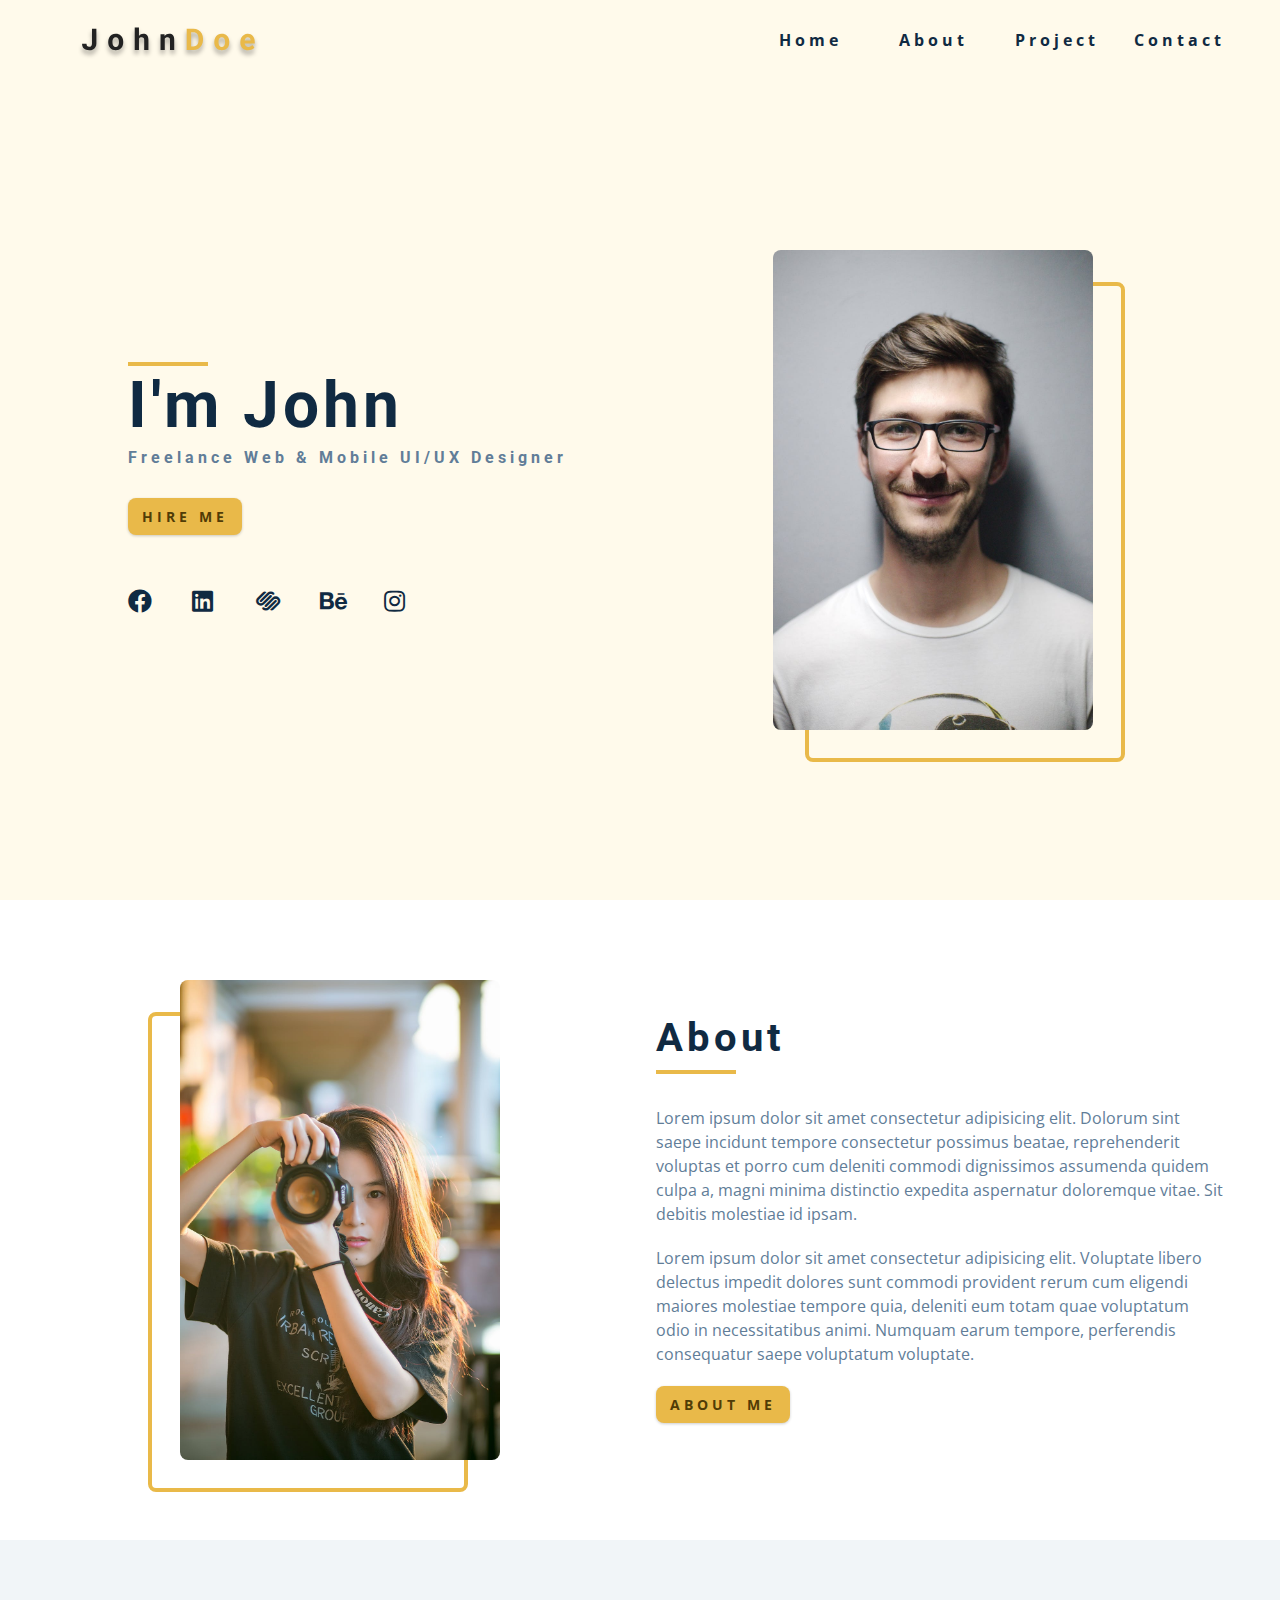
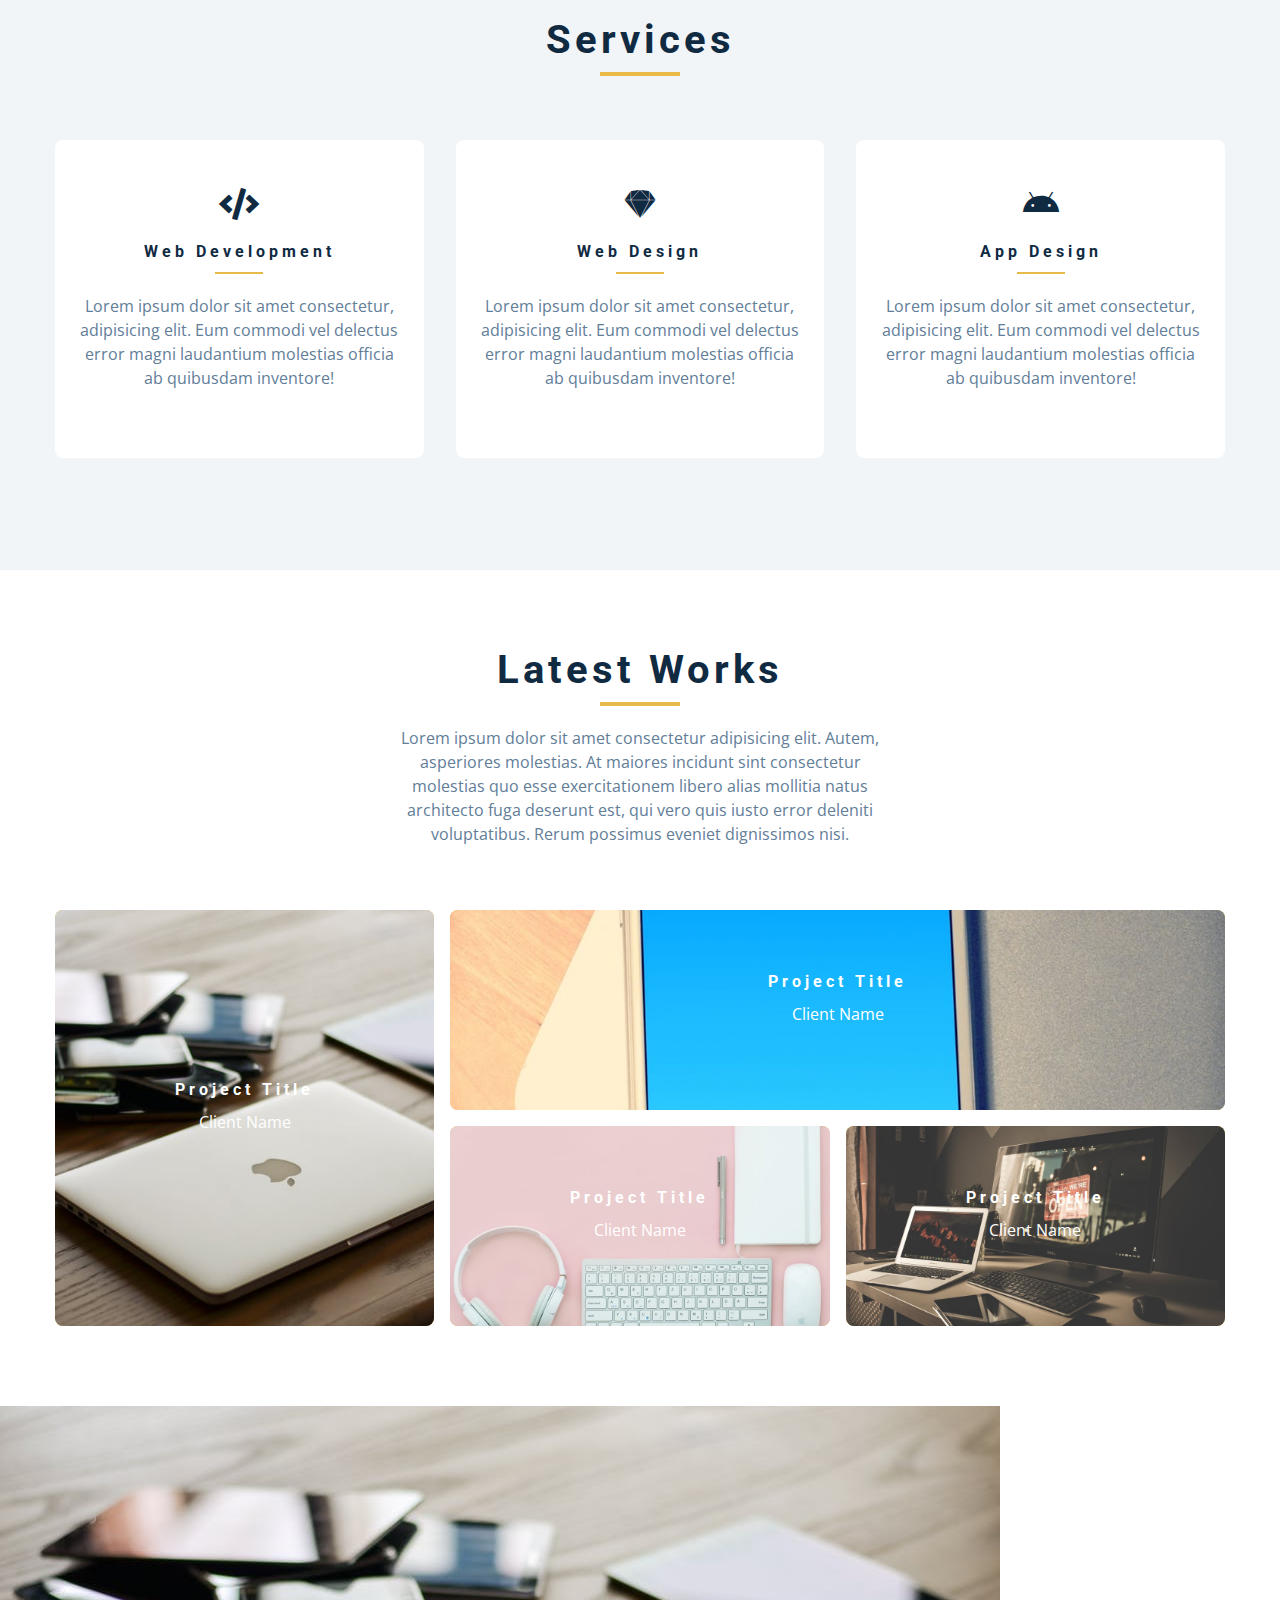
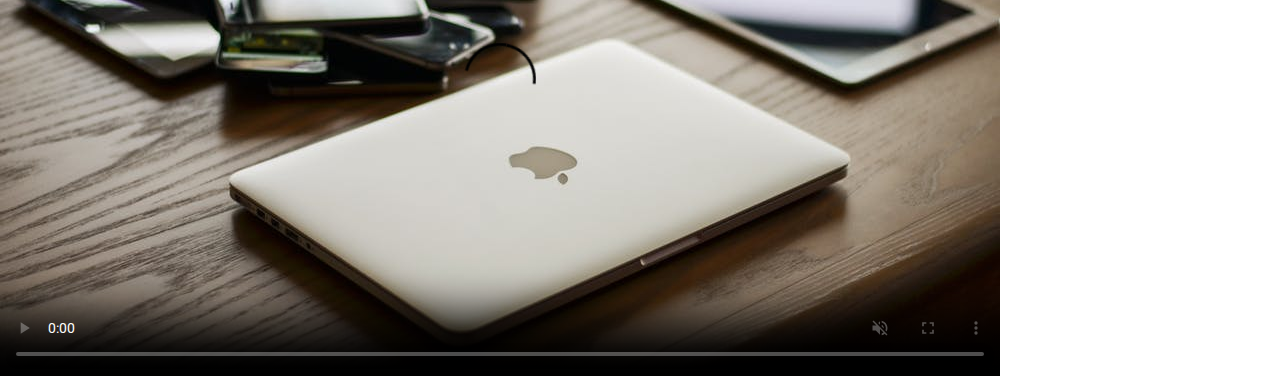
==== index.html @ 8faf05c1 "Connect HTML" ====
<!DOCTYPE html>
<html lang="en">
  <head>
    <meta charset="UTF-8" />
    <meta name="viewport" content="width=device-width, initial-scale=1.0" />
    <title>John Doe || Home</title>
    <!-- font-awesome -->
    <link
      rel="stylesheet"
      href="./fontawesome-free-5.12.1-web/css/all.min.css"
    />
    <!-- css -->
    <link rel="stylesheet" href="./css/styles.css" />
  </head>
  <body>
    <!-- navbar -->
    <nav class="nav" id="nav">
      <div class="nav-center">
        <!-- nav header -->
        <div class="nav-header">
          <img src="./images/logo.svg" alt="nav logo" class="nav-logo">
          <button class="nav-btn" id="nav-btn">
            <i class="fas fa-bars"></i>
          </button>
        </div>
        <!-- nav-links -->
        <ul class="nav-links">
          <li>
            <a href="index.html">home</a>
          </li>
          <li>
            <a href="about.html">about</a>
          </li>
          <li>
            <a href="projects.html">project</a>
          </li>
          <li>
            <a href="contact.html">contact</a>
          </li>
        </ul>
        <!-- end of nav-links -->
        <!-- end nav header -->
      </div>
    </nav>
    <!-- end of navbar -->

    <!-- sidebar -->
    <aside class="sidebar" id="sidebar">
      <div>
        <button class="close-btn" id="close-btn">
          <i class="fas fa-times"></i>
        </button>
        <!-- sidebar-links -->
        <ul class="sidebar-links">
          <li>
            <a href="index.html">home</a>
          </li>
          <li>
            <a href="about.html">about</a>
          </li>
          <li>
            <a href="projects.html">project</a>
          </li>
          <li>
            <a href="contact.html">contact</a>
          </li>
        </ul>
        <!-- end of sidebar-links -->
        <!-- social icons -->
        <ul class="social-icons">
          <li>
            <a href="https://www.twitter.com" class="social-icon">
              <i class="fab fa-facebook"></i>
            </a>
          </li>
          <li>
            <a href="https://www.twitter.com" class="social-icon">
              <i class="fab fa-linkedin"></i>
            </a>
          </li>
          <li>
            <a href="https://www.twitter.com" class="social-icon">
              <i class="fab fa-squarespace"></i>
            </a>
          </li>
          <li>
            <a href="https://www.twitter.com" class="social-icon">
              <i class="fab fa-behance"></i>
            </a>
          </li>
          <li>
            <a href="https://www.twitter.com" class="social-icon">
              <i class="fab fa-instagram"></i>
            </a>
          </li>
        </ul>
        <!-- end of social icons -->
      </div>
    </aside>
    <!-- end of sidebar -->
    <!-- header -->
    <header class="hero">
      <div class="section-center hero-center">
        <article class="hero-info">
          <div class="underline"></div>
          <h1>i'm john</h1>
          <h4>freelance web & mobile UI/UX Designer</h4>
          <a href="contact.html" class="btn hero-btn">hire me</a>
          <!-- social icons -->
          <ul class="social-icons hero-icons">
            <li>
              <a href="https://www.twitter.com" class="social-icon">
                <i class="fab fa-facebook"></i>
              </a>
            </li>
            <li>
              <a href="https://www.twitter.com" class="social-icon">
                <i class="fab fa-linkedin"></i>
              </a>
            </li>
            <li>
              <a href="https://www.twitter.com" class="social-icon">
                <i class="fab fa-squarespace"></i>
              </a>
            </li>
            <li>
              <a href="https://www.twitter.com" class="social-icon">
                <i class="fab fa-behance"></i>
              </a>
            </li>
            <li>
              <a href="https://www.twitter.com" class="social-icon">
                <i class="fab fa-instagram"></i>
              </a>
            </li>
          </ul>
          <!-- end of social icons -->
        </article>
        <article class="hero-img">
          <img src="./images/hero-img.jpeg" alt="john doe" class="hero-photo">
        </article>
      </div>
    </header>
    <!-- end of header -->
    <!-- about -->
    <section class="section about">
      <div class="section-center about-center">
        <!-- about img -->
        <article class="about-img">
          <img src="./images/about-img.jpeg" alt="about img" class="hero-photo">
        </article>
        <!-- end of about img -->
        <!-- about info -->
        <article class="about-info">
          <!-- section title -->
          <div class="section-title about-title">
            <h2>about</h2>
            <div class="underline"></div>
          </div>
          <p>
            Lorem ipsum dolor sit amet consectetur adipisicing elit. Dolorum sint saepe incidunt tempore consectetur possimus beatae, reprehenderit voluptas et porro cum deleniti commodi dignissimos assumenda quidem culpa a, magni minima distinctio expedita aspernatur doloremque vitae. Sit debitis molestiae id ipsam.
          </p>
          <p>
            Lorem ipsum dolor sit amet consectetur adipisicing elit. Voluptate libero delectus impedit dolores sunt commodi provident rerum cum eligendi maiores molestiae tempore quia, deleniti eum totam quae voluptatum odio in necessitatibus animi. Numquam earum tempore, perferendis consequatur saepe voluptatum voluptate.
          </p>
          <a href="about.html" class="btn">about me</a>
          <!-- end of section title -->
        </article>
        <!-- end of about info -->
      </div>
    </section>
    <!-- end of about -->
    <!-- services -->
    <section class="section bg-grey">
      <!-- section title -->
      <div class="section-title">
        <h2>services</h2>
        <div class="underline"></div>
      </div>
      <!-- end of section title -->
      <div class="services-center section-center">
        <!-- single service -->
        <article class="service">
          <i class="fas fa-code service-icon"></i>
          <h4>web development</h4>
          <div class="underline"></div>
          <p>
            Lorem ipsum dolor sit amet consectetur, adipisicing elit. Eum commodi vel delectus error magni laudantium molestias officia ab quibusdam inventore! 
          </p>
        </article>
        <!-- end of single service -->
        <!-- single service -->
        <article class="service">
          <i class="fab fa-sketch service-icon"></i>
          <h4>web design</h4>
          <div class="underline"></div>
          <p>
            Lorem ipsum dolor sit amet consectetur, adipisicing elit. Eum commodi vel delectus error magni laudantium molestias officia ab quibusdam inventore! 
          </p>
        </article>
        <!-- end of single service -->
        <!-- single service -->
        <article class="service">
          <i class="fab fa-android service-icon"></i>
          <h4>app design</h4>
          <div class="underline"></div>
          <p>
            Lorem ipsum dolor sit amet consectetur, adipisicing elit. Eum commodi vel delectus error magni laudantium molestias officia ab quibusdam inventore! 
          </p>
        </article>
        <!-- end of single service -->
      </div>
    </section>
    <!-- end of services -->
    
    <!-- projects -->
    <section class="section projects">
      <!-- section title -->
      <div class="section-title">
        <h2>latest works</h2>
        <div class="underline"></div>
        <p class="projects-text">
          Lorem ipsum dolor sit amet consectetur adipisicing elit. Autem, asperiores molestias. At maiores incidunt sint consectetur molestias quo esse exercitationem libero alias mollitia natus architecto fuga deserunt est, qui vero quis iusto error deleniti voluptatibus. Rerum possimus eveniet dignissimos nisi.
        </p>
      </div>
      <!-- end of section title -->
      <div class="section-center projects-center">
        <!-- single project -->
        <a href="projects.html" class="project-1">
            <article class="project">
              <img src="./images/project-1.jpeg" alt="single project" class="project-img">
              <div class="project-info">
                <h4>project title</h4>
                <p>client name</p>
              </div>
            </article>
          </a>
        <!-- end of single project -->
        <!-- single project -->
        <a href="projects.html" class="project-2">
            <article class="project">
              <img src="./images/project-2.jpeg" alt="single project" class="project-img">
              <div class="project-info">
                <h4>project title</h4>
                <p>client name</p>
              </div>
            </article>
          </a>
        <!-- end of single project -->
        <!-- single project -->
        <a href="projects.html" class="project-3">
            <article class="project">
              <img src="./images/project-3.jpeg" alt="single project" class="project-img">
              <div class="project-info">
                <h4>project title</h4>
                <p>client name</p>
              </div>
            </article>
          </a>
        <!-- end of single project -->
        <!-- single project -->
        <a href="projects.html" class="project-4">
            <article class="project">
              <img src="./images/project-4.jpeg" alt="single project" class="project-img">
              <div class="project-info">
                <h4>project title</h4>
                <p>client name</p>
              </div>
            </article>
          </a>
        <!-- end of single project -->
      </div>
    </section>
    <!-- end of projects -->
    <!-- connect -->
    <secton class="connect">
      <video controls autoplay muted loop class="video-container" poster="./images/project-1.jpeg">
        <source src="./videos/connect.mp4" type="video/mp4" />
        Sorry, y0pur browser does not support embedded videos
      </video>
    </secton>
    <!-- end of connect -->
    <!-- skills -->

    <!-- end of skills -->
    <!-- timeline -->

    <!--end of  timeline -->
    <!-- blog -->

    <!--end of  blog -->
    <!-- footer -->

    <script src="./js/app.js"></script>
  </body>
</html>
---- css/styles.css ----
/*
=============== 
Fonts
===============
*/
@import url("https://fonts.googleapis.com/css?family=Open+Sans|Roboto:400,700&display=swap");

/*
=============== 
Variables
===============
*/

:root {
  /* dark shades of primary color*/
  --clr-primary-1: hsl(43, 86%, 17%);
  --clr-primary-2: hsl(43, 77%, 27%);
  --clr-primary-3: hsl(43, 72%, 37%);
  --clr-primary-4: hsl(42, 63%, 48%);
  /* primary/main color */
  --clr-primary-5: hsl(42, 78%, 60%);
  /* lighter shades of primary color */
  --clr-primary-6: hsl(43, 89%, 70%);
  --clr-primary-7: hsl(43, 90%, 76%);
  --clr-primary-8: hsl(45, 86%, 81%);
  --clr-primary-9: hsl(45, 90%, 88%);
  --clr-primary-10: hsl(45, 100%, 96%);
  /* darkest grey - used for headings */
  --clr-grey-1: hsl(209, 61%, 16%);
  --clr-grey-2: hsl(211, 39%, 23%);
  --clr-grey-3: hsl(209, 34%, 30%);
  --clr-grey-4: hsl(209, 28%, 39%);
  /* grey used for paragraphs */
  --clr-grey-5: hsl(210, 22%, 49%);
  --clr-grey-6: hsl(209, 23%, 60%);
  --clr-grey-7: hsl(211, 27%, 70%);
  --clr-grey-8: hsl(210, 31%, 80%);
  --clr-grey-9: hsl(212, 33%, 89%);
  --clr-grey-10: hsl(210, 36%, 96%);
  --clr-white: #fff;
  --ff-primary: "Roboto", sans-serif;
  --ff-secondary: "Open Sans", sans-serif;
  --transition: all 0.3s linear;
  --spacing: 0.25rem;
  --radius: 0.5rem;
  --light-shadow: 0 5px 15px rgba(0, 0, 0, 0.1);
  --dark-shadow: 0 5px 15px rgba(0, 0, 0, 0.2);
  --max-width: 1170px;
}
/*
=============== 
Global Styles
===============
*/

*,
::after,
::before {
  margin: 0;
  padding: 0;
  box-sizing: border-box;
}
body {
  font-family: var(--ff-secondary);
  background: var(--clr-white);
  color: var(--clr-grey-1);
  line-height: 1.5;
  font-size: 0.875rem;
}
ul {
  list-style-type: none;
}
a {
  text-decoration: none;
}
img:not(.nav-logo) {
  width: 100%;
  display: block;
}

h1,
h2,
h3,
h4 {
  letter-spacing: var(--spacing);
  text-transform: capitalize;
  line-height: 1.25;
  margin-bottom: 0.75rem;
  font-family: var(--ff-primary);
}
h1 {
  font-size: 3rem;
}
h2 {
  font-size: 2rem;
}
h3 {
  font-size: 1.25rem;
}
h4 {
  font-size: 0.875rem;
}
p {
  margin-bottom: 1.25rem;
  color: var(--clr-grey-5);
}
@media screen and (min-width: 800px) {
  h1 {
    font-size: 4rem;
  }
  h2 {
    font-size: 2.5rem;
  }
  h3 {
    font-size: 1.75rem;
  }
  h4 {
    font-size: 1rem;
  }
  body {
    font-size: 1rem;
  }
  h1,
  h2,
  h3,
  h4 {
    line-height: 1;
  }
}
/*  global classes */

.btn {
  text-transform: uppercase;
  background: var(--clr-primary-5);
  color: var(--clr-primary-1);
  padding: 0.375rem 0.75rem;
  letter-spacing: var(--spacing);
  display: inline-block;
  font-weight: 700;
  -webkit-transition: var(--transition);
  transition: var(--transition);
  font-size: 0.875rem;
  border: 2px solid transparent;
  cursor: pointer;
  box-shadow: 0 1px 3px rgba(0, 0, 0, 0.2);
  border-radius: var(--radius);
}
.btn:hover {
  color: var(--clr-primary-1);
  background: var(--clr-primary-7);
}
/* section */
.section {
  padding: 5rem 0;
}

.section-center {
  width: 90vw;
  margin: 0 auto;
  max-width: 1170px;
}
@media screen and (min-width: 992px) {
  .section-center {
    width: 95vw;
  }
}
/* added during recording */
.underline{
  width: 5rem;
  height: .25rem;
  margin-bottom: 1.25rem;
  background: var(--clr-primary-5);
  margin-left: auto;
  margin-right: auto;
}
.section-title{
  margin-bottom: 4rem;
  text-align: center;
}
.bg-grey{
  background: var(--clr-grey-10);
}

/*
=============== 
Navbar
===============
*/
.nav-links{
  display: none;
}
.nav{
  height: 5rem;
  padding: 1rem;
  display: grid;
  align-items: center;
  transition: var(--transition);
}
.nav-center{
  width: 100%;
  max-width: 1170px;
  margin: 0 auto;
}
.nav-header{
  display: grid;
  grid-template-columns: auto 1fr;
  align-items: center;
}
.nav-btn{
  background: transparent;
  border-color: transparent;
  color: var(--clr-primary-5);
  font-size: 2rem;
  cursor: pointer;
  justify-self: end;
}
@media screen and (min-width:768px) {
  .nav{
    background: var(--clr-primary-10);
  }
  .nav-btn{
    display: none;
  }
  .nav-links{
    display: grid;
    grid-template-columns: repeat(4,1fr);
    justify-items: center;
    grid-gap: 2rem;
    justify-self: end;
  }
  .nav-links a{
    text-transform: capitalize;
    color: var(--clr-grey-1);
    font-weight: bold;
    letter-spacing: var(--spacing);
    transition: var(--transition);
  }
  .nav-links a:hover{
    color: var(--clr-primary-5);
  }
  .nav-center{
    display: grid;
    grid-template-columns: auto 1fr;
    align-items: center;
  }
}
/* fixed navbar */
.navbar-fixed{
  position: fixed;
  top: 0;
  left: 0;
  width: 100%;
  background: var(--clr-white);
  z-index: 2;
  box-shadow: var(--light-shadow);
}
/*
=============== 
Sidebar
===============
*/
.sidebar{
  position: fixed;
  top: 0;
  left: 0;
  width: 100%;
  height: 100%;
  background: var(--clr-grey-10);
  z-index: 4;
  display: grid;
  /* align-items: center;
  justify-content: center; */
  place-items: center;
  transition: var(--transition);
  /* add later */
  transform: translateX(-100%);
}
.show-sidebar{
  transform: translateX(0);
}
.sidebar-links{
  text-align: center;
}
.sidebar-links a{
  font-size: 2rem;
  text-transform: capitalize;
  transition: var(--transition);
  color: var(--clr-grey-5);
  letter-spacing: var(--spacing);
  display: inline-block;
  margin-bottom: 1.5rem;
}
.sidebar-links a:hover{
  color: var(--clr-primary-5);
}
.social-icons {
  display: grid;
  margin-top: 3rem;
  width: 20rem;
  grid-template-columns: repeat(5, 1fr);
  justify-items: center;
}
.social-icon{
  font-size: 1.5rem;
  color: var(--clr-grey-1);
  transition: var(--transition);
}
.social-icon:hover{
  color: var(--clr-primary-5);
}
.close-btn{
  position: absolute;
  top: 1rem;
  right: 1rem;
  font-size: 3rem;
  background: transparent;
  border: transparent;
  transition: var(--transition);
  color: #bb2525;
  cursor: pointer;
}
.close-btn:hover{
  color: #e66b6b;
}
/*
=============== 
Hero
===============
*/
/* underline added to globals */
.hero .underline{
  margin-bottom: 0.5rem;
  margin-left: 0;
}
.hero-img{
  display: none;
}
.hero{
  background: var(--clr-primary-10);
}
.hero-center{
  min-height: calc(100vh - 5rem);
  display: grid;
  place-items: center;
}
.hero-info h4{
  color: var(--clr-grey-5);
}
.hero-icons{
  justify-items: start;
}
.hero-btn{
  margin-top: 1.25rem;
}
@media screen and (min-width: 992px) {
  .hero-img{
    display: block;
    position: relative;
  }
  .hero-center{
    grid-template-columns: 1fr 1fr;
  }
  .hero-img::before, .about-img::before{
    content: "";
    position: absolute;
    width: 100%;
    height: 100%;
    border: .25rem solid var(--clr-primary-5);
    top: 2rem;
    right: -2rem;
    border-radius: var(--radius);
  }
}
.hero-photo{
  max-width: 25rem;
  max-height: 30rem;
  object-fit: cover;
  border-radius: var(--radius);
  position: relative;
}
/*
=============== 
About
===============
*/
/* section title added to globals */
.about-title{
  text-align: left;
  margin-bottom: 2rem;
}
.about-title .underline{
  margin-left: 0;
}
.about-center{
  display: grid;
  gap: 3rem 2rem;
}
.about-img{
  justify-self: center;
}
@media screen and (min-width: 992px) {
  .about-center{
    grid-template-columns: 1fr 1fr;
  }
  .about-img{
    position: relative;
  }
  .about-img::before{
    left: -2rem;
  }
  .about-info{
    align-self: center;
  }
}
/* section title added to globals */

/*
=============== 
Services
===============
*/
/* small screen layout setup */
/* bg-grey in globals */
.service{
  background: var(--clr-white);
  padding: 3rem 1.25rem;
  margin-bottom: 2rem;
  border-radius: var(--radius);
  text-align: center;
  transition: var(--transition);
}
.service-icon{
  font-size: 2rem;
  margin-bottom: 1.5rem;
}
.service .underline{
  width: 3rem;
  height: .12rem;
  transition: var(--transition);
}
.service p{
  transition: var(--transition);
}
.service:hover{
  background: var(--clr-primary-5);
  color: var(--clr-white);
}
.service:hover p{
  color: var(--clr-white);
}
.service:hover .underline{
  background: var(--clr-white);
}
@media screen and (min-width: 676px) {
  .services-center{
    display: grid;
    grid-template-columns: 1fr 1fr;
    column-gap: 2rem;
  }
}
@media screen and (min-width: 992px) {
  .services-center{
    grid-template-columns: 1fr 1fr 1fr;
  }
}
/*
=============== 
Projects
===============
*/
.projects-text{
  width: 85vw;
  max-width: 30rem;
  margin: 0 auto;
}
.project{
  position: relative;
  background: var(--clr-primary-5);
  border-radius: var(--radius);
  margin-bottom: 2rem;
}
.project-info{
  text-align: center;
  color: var(--clr-white);
  position: absolute;
  top: 50%;
  left: 50%;
  transform: translate(-50%, -50%);
  transition: var(--transition);
  /* opacity: 0; */
}
.project-info p{
  text-transform: capitalize;
  color: var(--clr-white);
}
.project:hover .project-info{
  opacity: 1;
}
.project-img {
  transition: var(--transition);
  border-radius: var(--radius);
  height: 15rem;
  object-fit: cover;
}
.project:hover .project-img {
  opacity: 0.1;
}
.project::after{
  content: "";
  position: absolute;
  top: 0;
  left: 0;
  width: 100%;
  height: 100%;
  border: .25rem solid var(--clr-white);
  border-radius: var(--radius);
  transition: var(--transition);
  opacity: 0;
}
.project:hover::after{
  opacity: 1;
  transform: scale(.8);
}
@media screen and (min-width: 676px) {
  .projects-center{
    display: grid;
    grid-template-columns: 1fr 1fr;
    column-gap: 2rem;
  }
}
@media screen and (min-width: 992px) {
  .projects-center{
    grid-template-columns: repeat(3, 1fr);
  }
}
@media screen and (min-width: 1170px) {
  .projects-center{
    grid-template-rows: 200px 200px;
    gap: 1rem;
    grid-template-areas: 
    "a b b"
    "a c d"
    ;
  }
  .project-img{
    height: 100%;
  }
  .project{
    height: 100%;
  }
  .project-1{
    grid-area: a;
  }
  .project-2{
    grid-area: b;
  }
  .project-3{
    grid-area: c;
  }
  .project-4{
    grid-area: d;
  }
}
/*
=============== 
Connect
===============
*/

/*
=============== 
Skills
===============
*/
/*
=============== 
Timeline
===============
*/

/*
=============== 
Blog
===============
*/

/*
=============== 
Footer
===============
*/
/*
=============== 
Single Page
===============
*/

/*
=============== 
Products Page
===============
*/
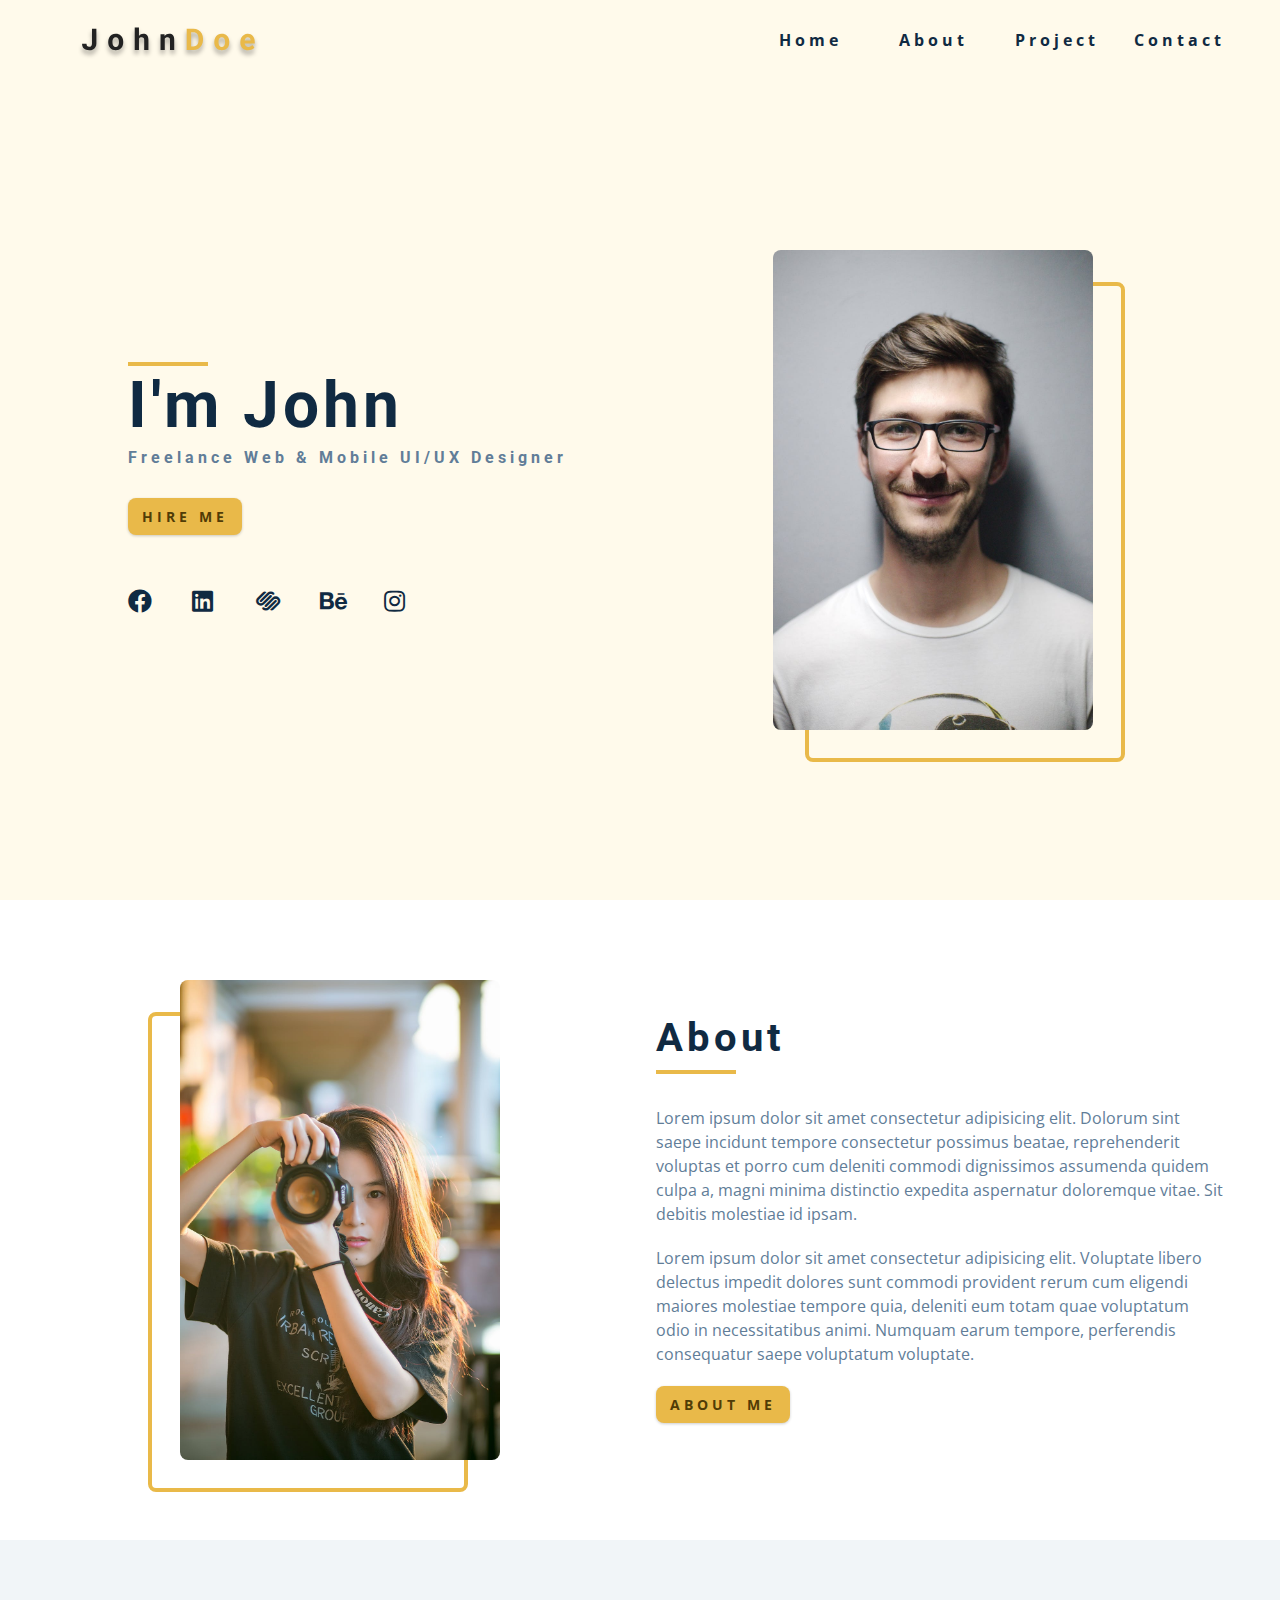
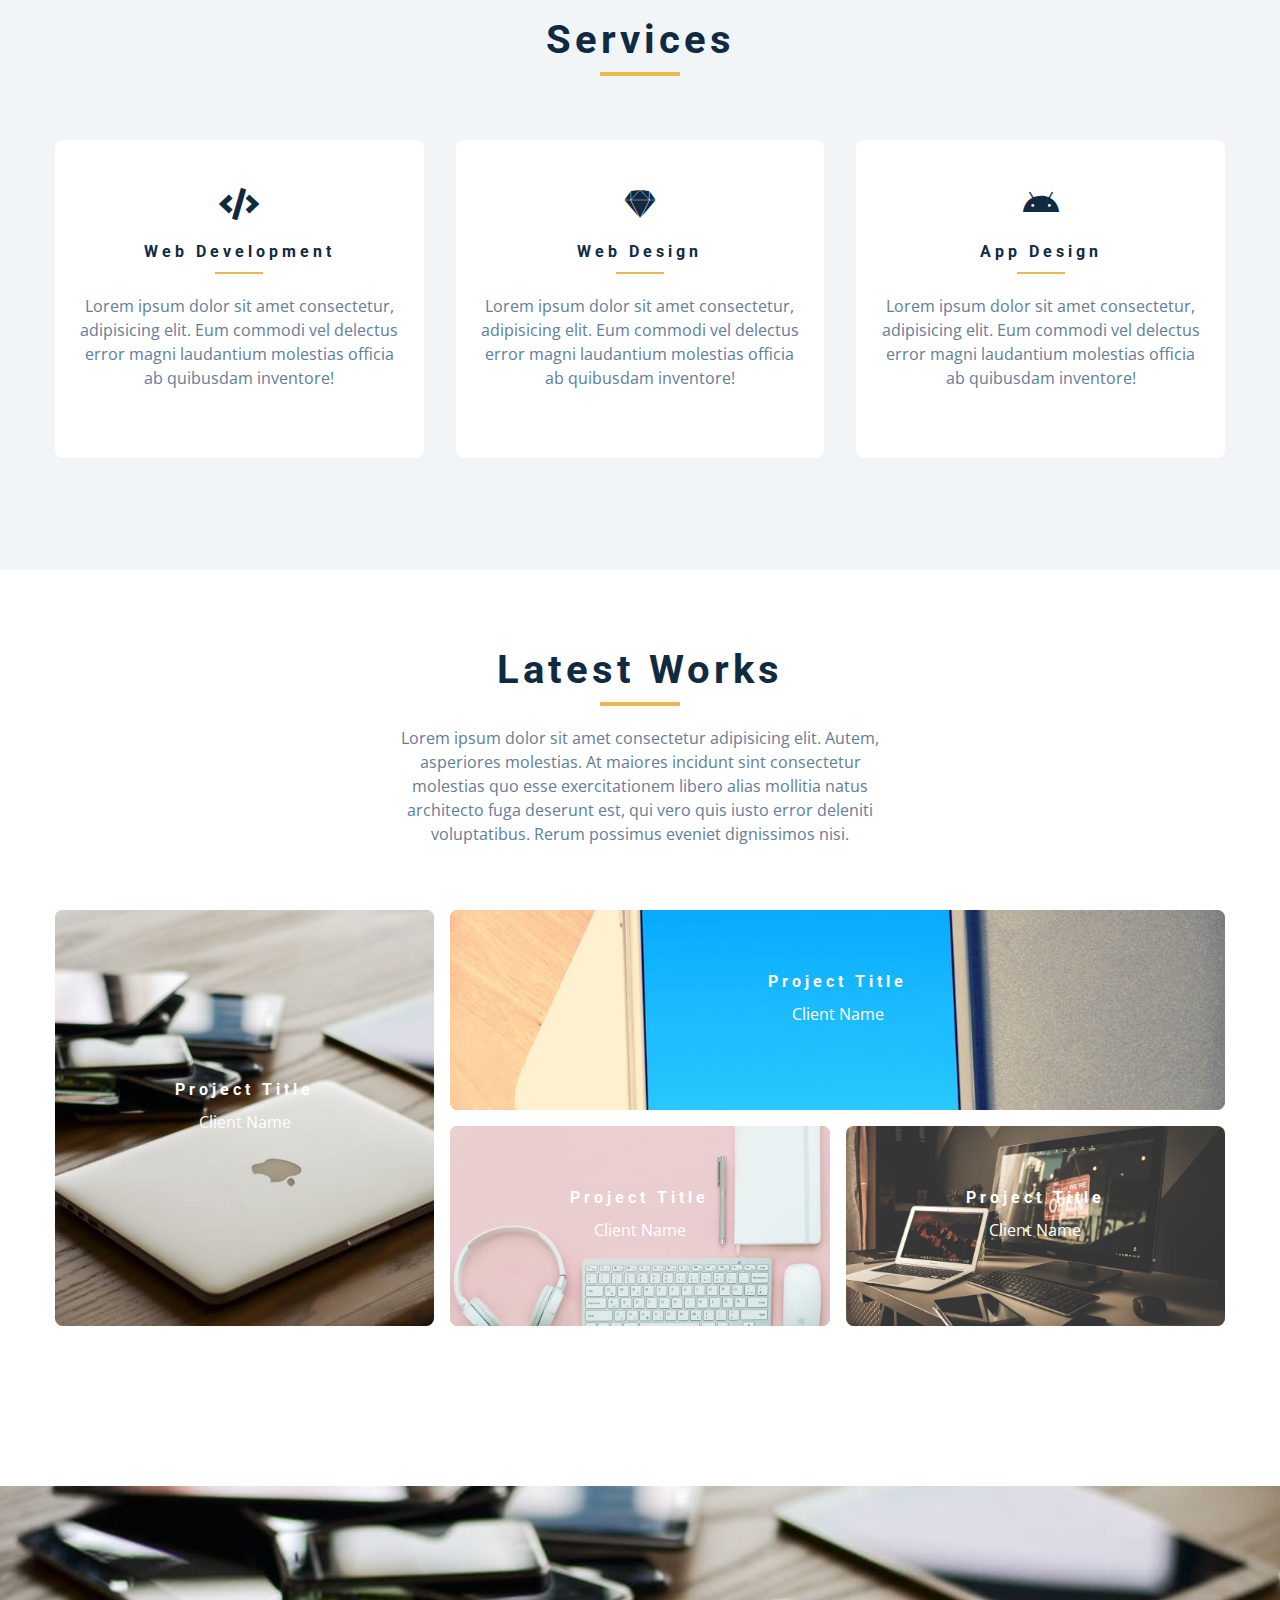
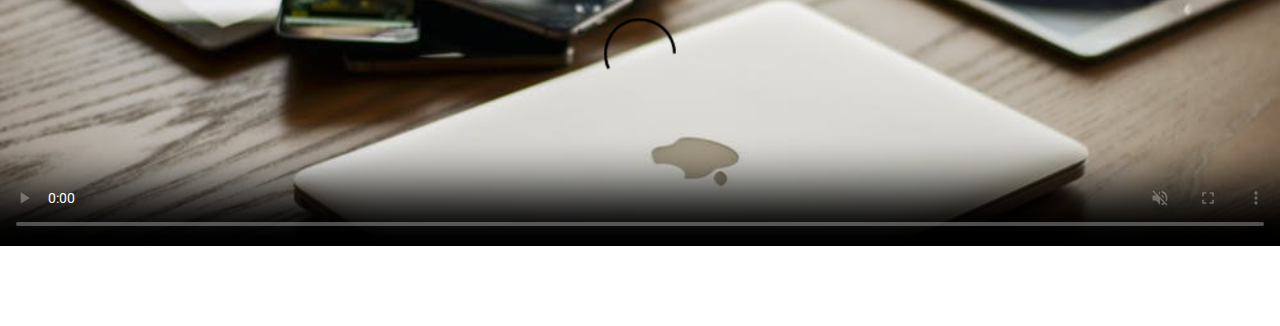
==== commit 7de67948: "Connect CSS - Basic Video Setup" ====
--- a/index.html
+++ b/index.html
@@ -273,12 +273,12 @@
     </section>
     <!-- end of projects -->
     <!-- connect -->
-    <secton class="connect">
+    <section class="connect">
       <video controls autoplay muted loop class="video-container" poster="./images/project-1.jpeg">
         <source src="./videos/connect.mp4" type="video/mp4" />
         Sorry, y0pur browser does not support embedded videos
       </video>
-    </secton>
+    </section>
     <!-- end of connect -->
     <!-- skills -->
 
--- a/css/styles.css
+++ b/css/styles.css
@@ -566,7 +566,20 @@
 Connect
 ===============
 */
-
+.connect{
+  min-height: 40vh;
+  position: relative;
+  padding: 10rem 0 5rem 0;
+  margin: 5rem 0;
+}
+.video-container {
+  position: absolute;
+  top: 0;
+  left: 0;
+  width: 100%;
+  height: 100%;
+  object-fit: cover;
+}
 /*
 =============== 
 Skills
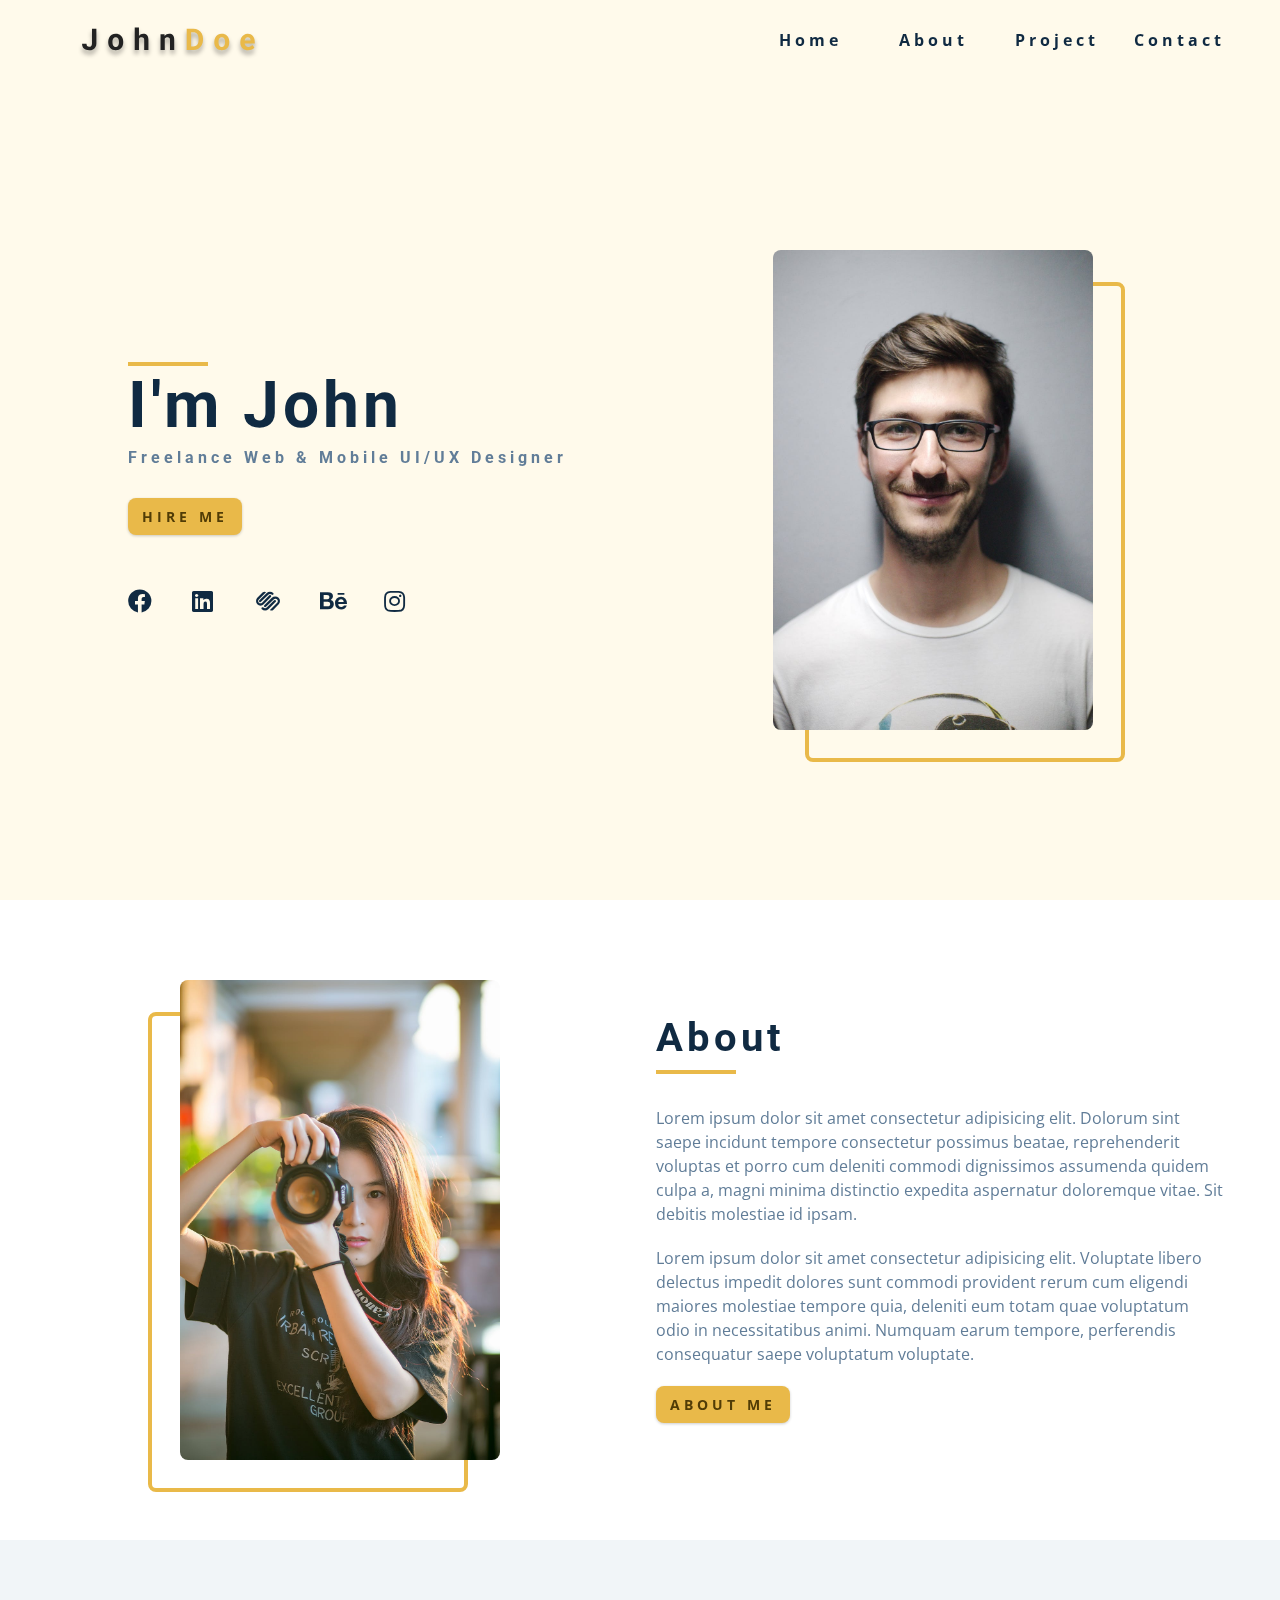
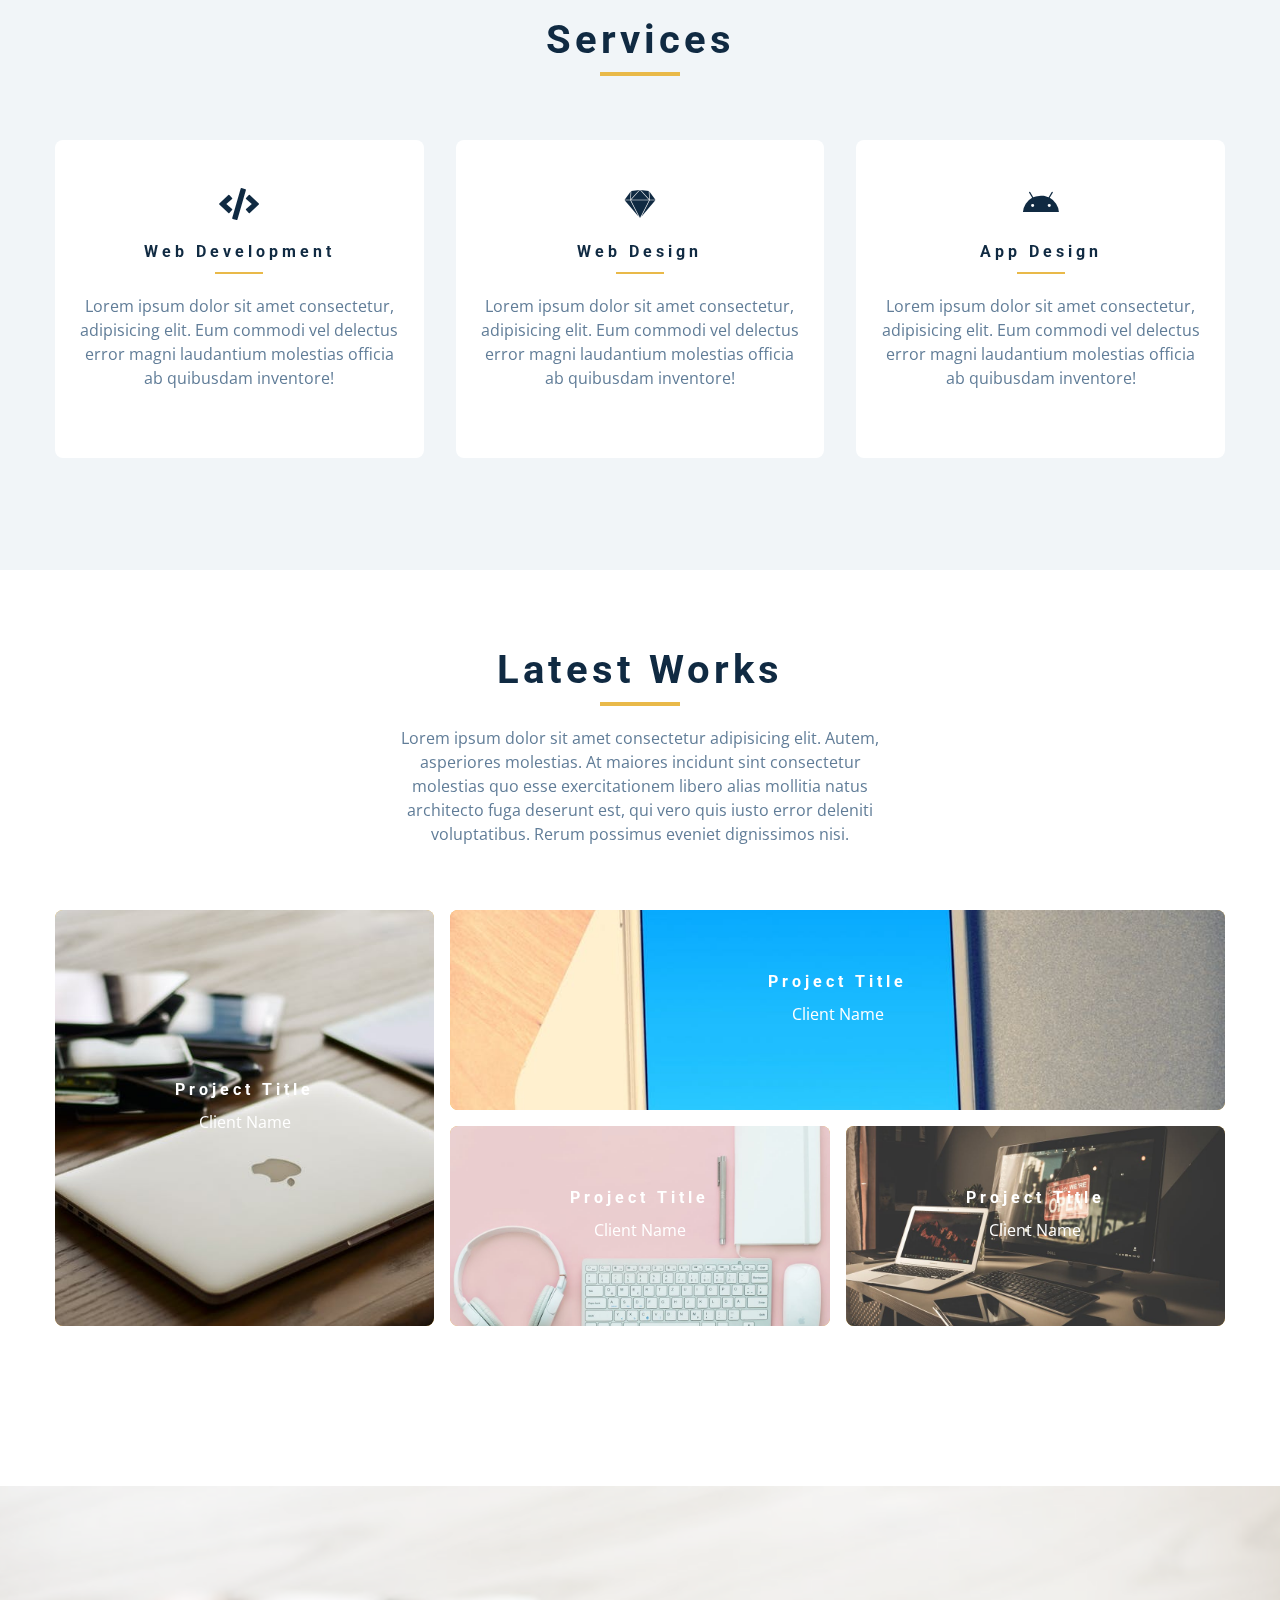
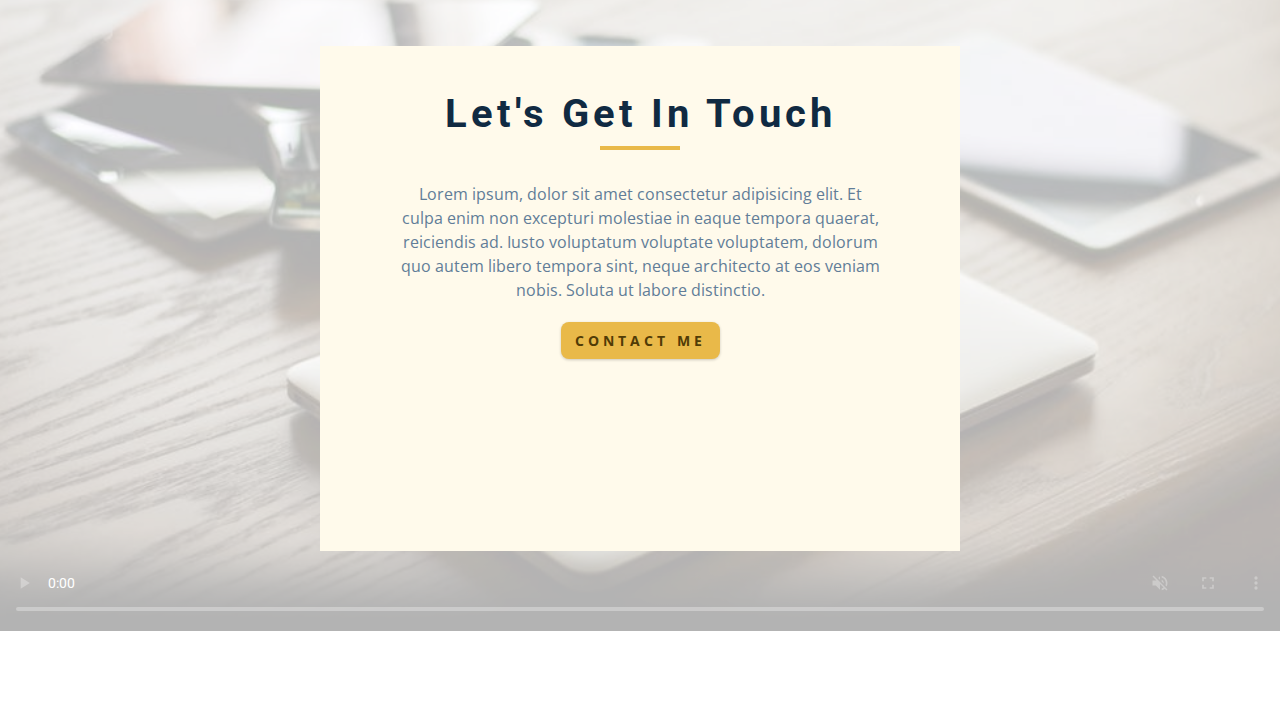
==== commit cb09ff3f: "Contact - Banner" ====
--- a/index.html
+++ b/index.html
@@ -278,6 +278,18 @@
         <source src="./videos/connect.mp4" type="video/mp4" />
         Sorry, y0pur browser does not support embedded videos
       </video>
+      <div class="video-banner">
+        <!-- section title -->
+        <div class="section-title">
+          <h2>let's get in touch</h2>
+          <div class="underline"></div>
+        </div>
+        <!-- end of section title -->
+        <p class="video-text">
+          Lorem ipsum, dolor sit amet consectetur adipisicing elit. Et culpa enim non excepturi molestiae in eaque tempora quaerat, reiciendis ad. Iusto voluptatum voluptate voluptatem, dolorum quo autem libero tempora sint, neque architecto at eos veniam nobis. Soluta ut labore distinctio.
+        </p>
+        <a href="contact.html" class="btn">contact me</a>
+      </div>
     </section>
     <!-- end of connect -->
     <!-- skills -->
--- a/css/styles.css
+++ b/css/styles.css
@@ -577,8 +577,36 @@
   top: 0;
   left: 0;
   width: 100%;
+  height:  100%;
+  object-fit: cover;
+  z-index: -2;
+}
+.connect::after{
+  content: "";
+  position: absolute;
+  top: 0;
+  left: 0;
+  width: 100%;
   height: 100%;
-  object-fit: cover;
+  background: var(--clr-white); 
+  opacity: .7;
+  z-index: -1;
+  /* background: rgba(0, 0, 0, .7); */
+}
+.connect{
+  display: grid;
+  place-items: center;
+}
+.video-banner .section-title{
+  margin-bottom: 2rem;
+}
+.video-text{
+  max-width: 30rem;
+}
+.video-banner{
+  background: var(--clr-primary-10);
+  padding: 3rem 5rem 12rem 5rem;
+  text-align: center;
 }
 /*
 =============== 
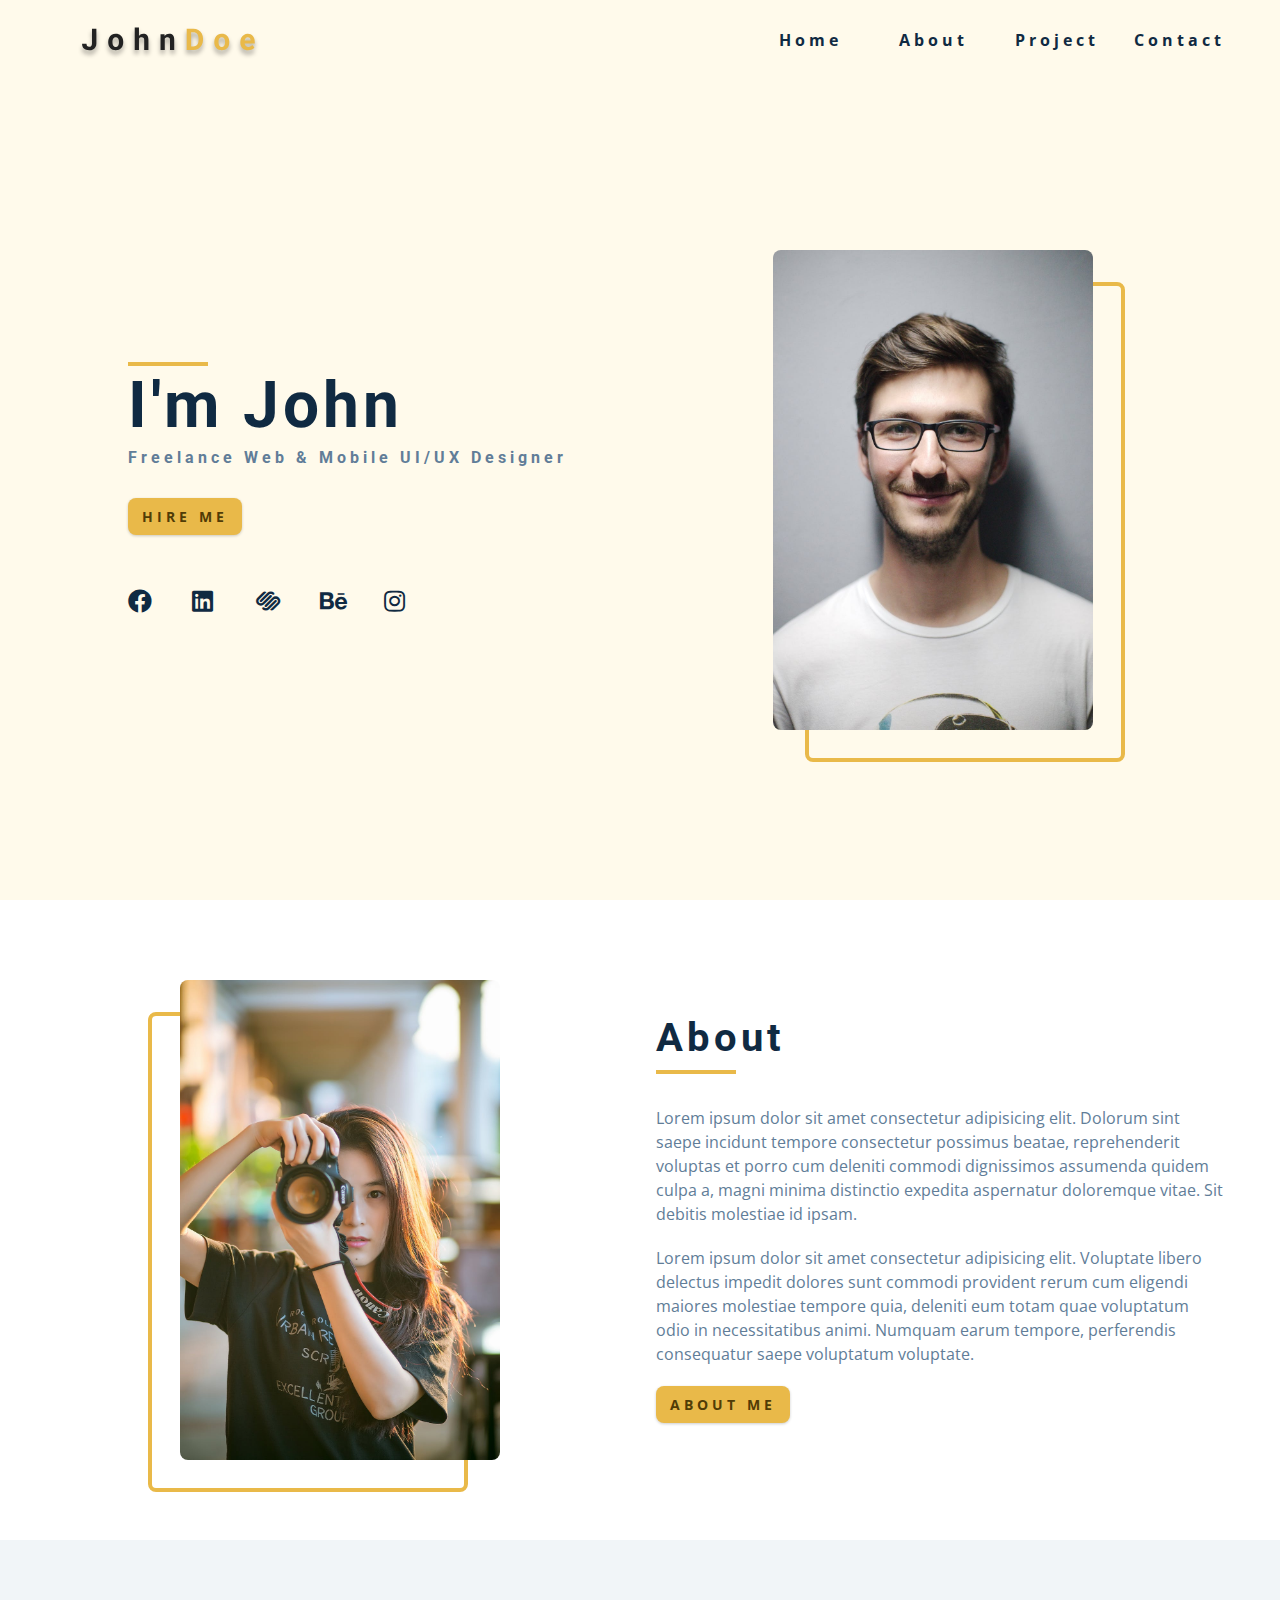
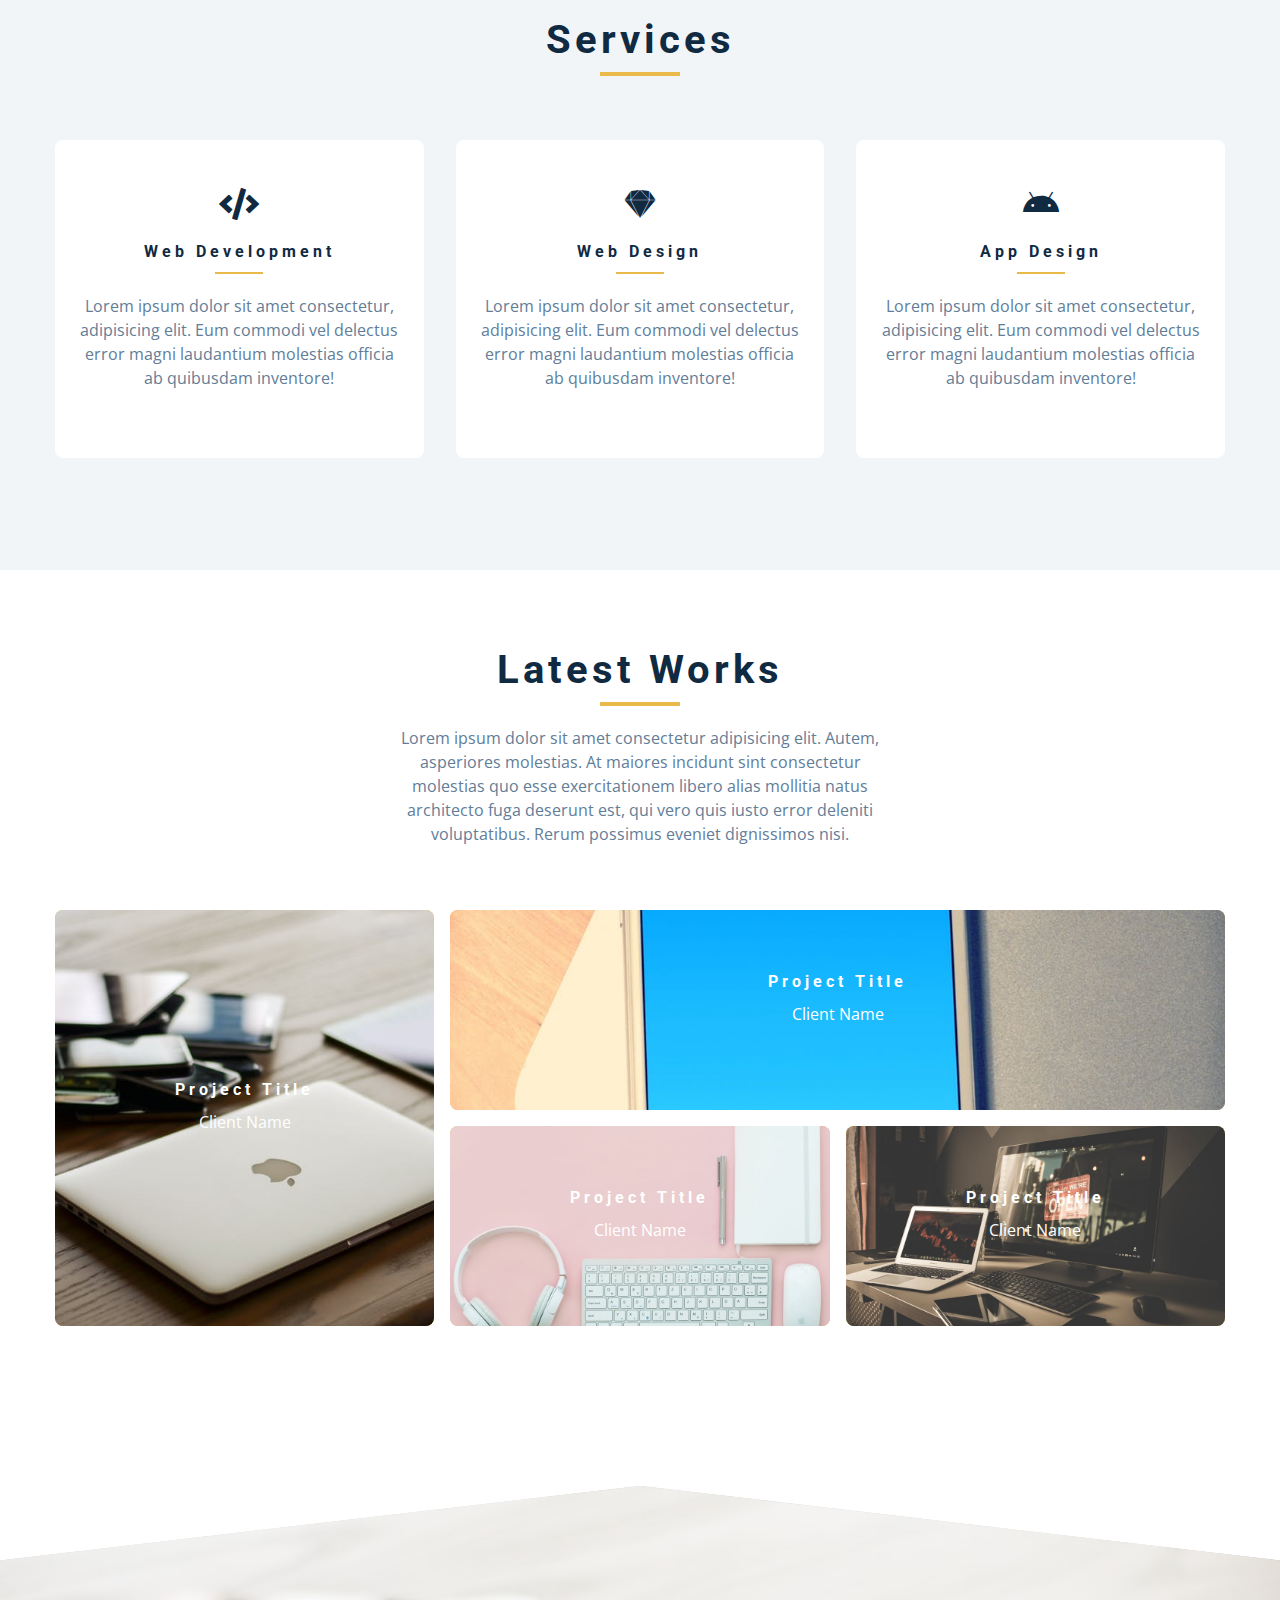
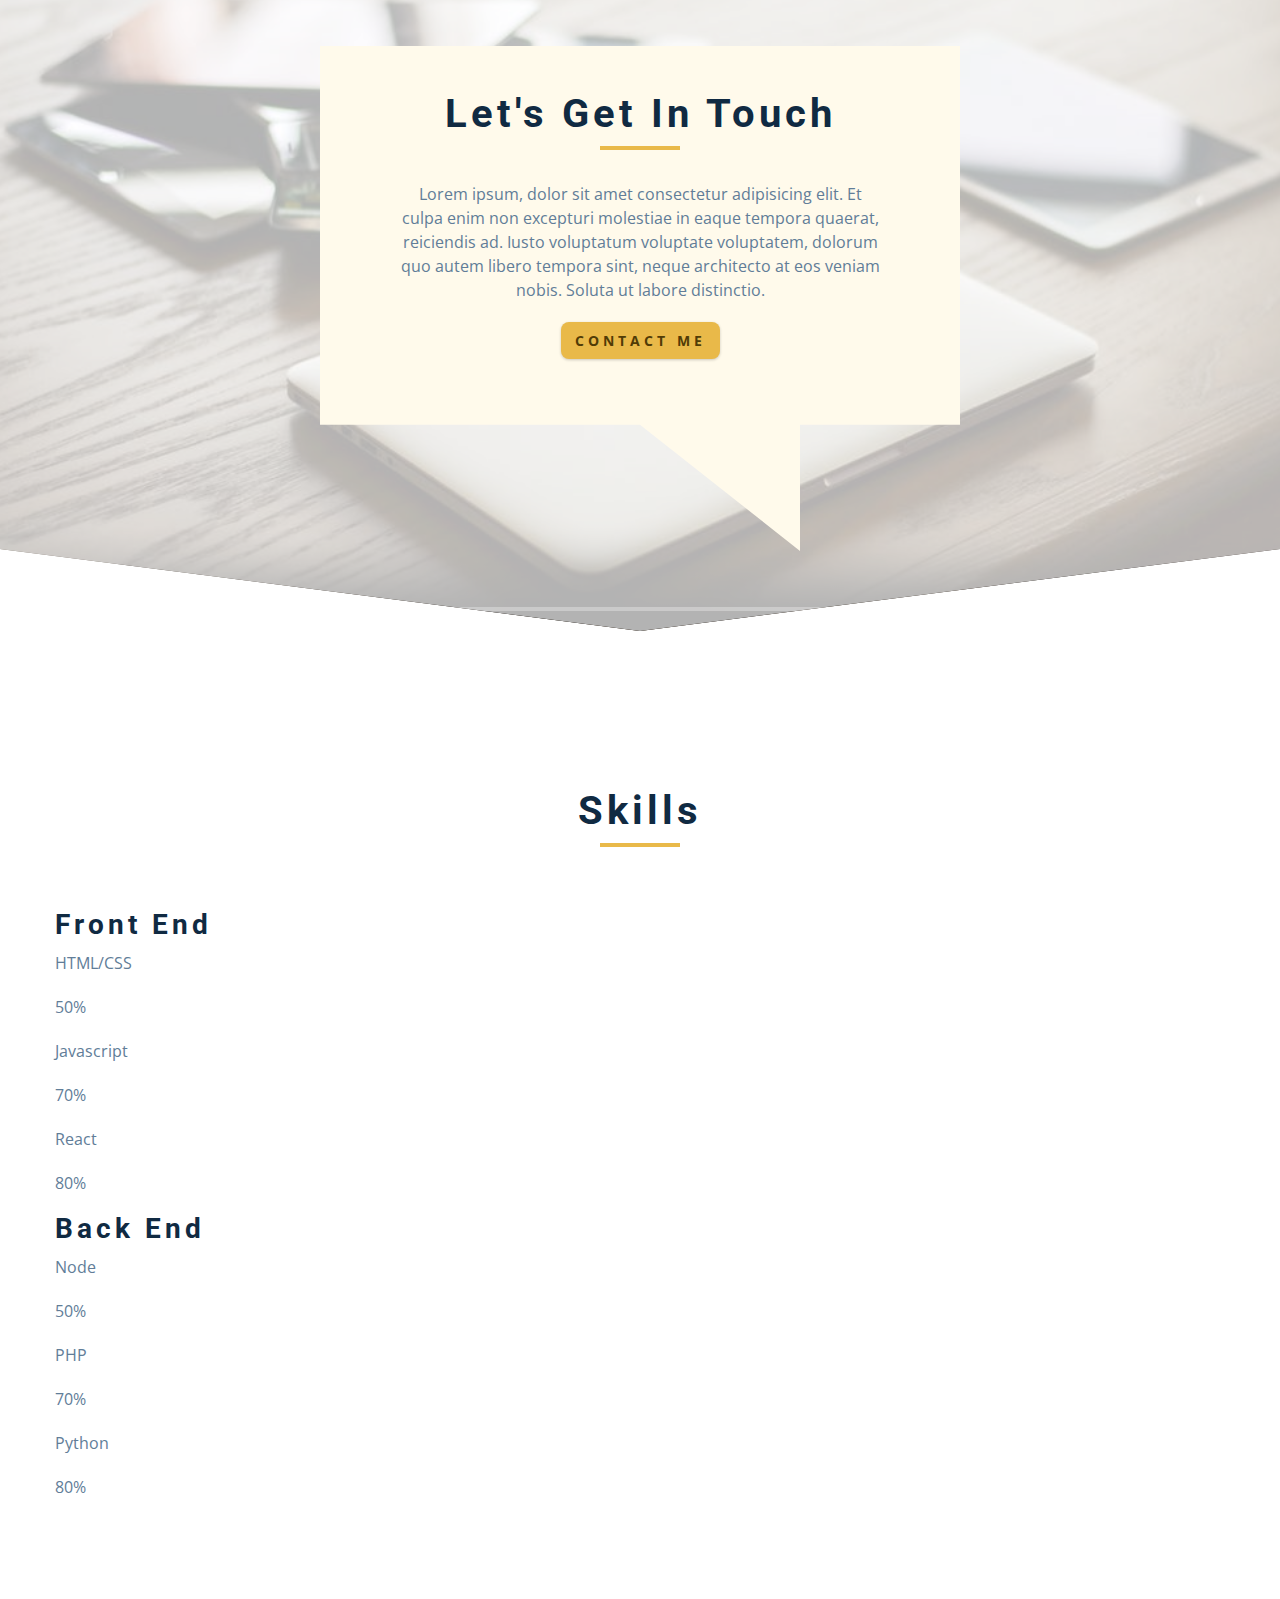
==== commit 07e4f355: "Skills -HTML" ====
--- a/index.html
+++ b/index.html
@@ -293,7 +293,88 @@
     </section>
     <!-- end of connect -->
     <!-- skills -->
-
+    <section class="section skills">
+      <!-- section title -->
+      <div class="section-title">
+        <h2>skills</h2>
+        <div class="underline"></div>
+      </div>
+      <!-- end of section title -->
+      <div class="section-center skills-center">
+        <article>
+          <h3>front end</h3>
+          <!-- single skill -->
+          <div class="skill">
+            <p>HTML/CSS</p>
+            <div class="skill-container">
+              <div class="skill-value"></div>
+              <p class="skill-text">
+                50%
+              </p>
+            </div>
+          </div>
+          <!-- end of single skill -->
+          <!-- single skill -->
+          <div class="skill">
+            <p>Javascript</p>
+            <div class="skill-container">
+              <div class="skill-value value-70"></div>
+              <p class="skill-text skill-text-70">
+                70%
+              </p>
+            </div>
+          </div>
+          <!-- end of single skill -->
+          <!-- single skill -->
+          <div class="skill">
+            <p>React</p>
+            <div class="skill-container">
+              <div class="skill-value value-80"></div>
+              <p class="skill-text skill-text-80">
+                80%
+              </p>
+            </div>
+          </div>
+          <!-- end of single skill -->
+        </article>
+        <article>
+          <h3>back end</h3>
+          <!-- single skill -->
+          <div class="skill">
+            <p>Node</p>
+            <div class="skill-container">
+              <div class="skill-value"></div>
+              <p class="skill-text">
+                50%
+              </p>
+            </div>
+          </div>
+          <!-- end of single skill -->
+          <!-- single skill -->
+          <div class="skill">
+            <p>PHP</p>
+            <div class="skill-container">
+              <div class="skill-value value-70"></div>
+              <p class="skill-text skill-text-70">
+                70%
+              </p>
+            </div>
+          </div>
+          <!-- end of single skill -->
+          <!-- single skill -->
+          <div class="skill">
+            <p>Python</p>
+            <div class="skill-container">
+              <div class="skill-value value-80"></div>
+              <p class="skill-text skill-text-80">
+                80%
+              </p>
+            </div>
+          </div>
+          <!-- end of single skill -->
+        </article>
+      </div>
+    </section>
     <!-- end of skills -->
     <!-- timeline -->
 
--- a/css/styles.css
+++ b/css/styles.css
@@ -607,6 +607,10 @@
   background: var(--clr-primary-10);
   padding: 3rem 5rem 12rem 5rem;
   text-align: center;
+  clip-path: polygon(0% 0%, 100% 0%, 100% 75%, 75% 75%, 75% 100%, 50% 75%, 0% 75%);
+}
+.connect{
+  clip-path: polygon(50% 0%, 100% 10%, 100% 89%, 50% 100%, 0 89%, 0 10%);
 }
 /*
 =============== 
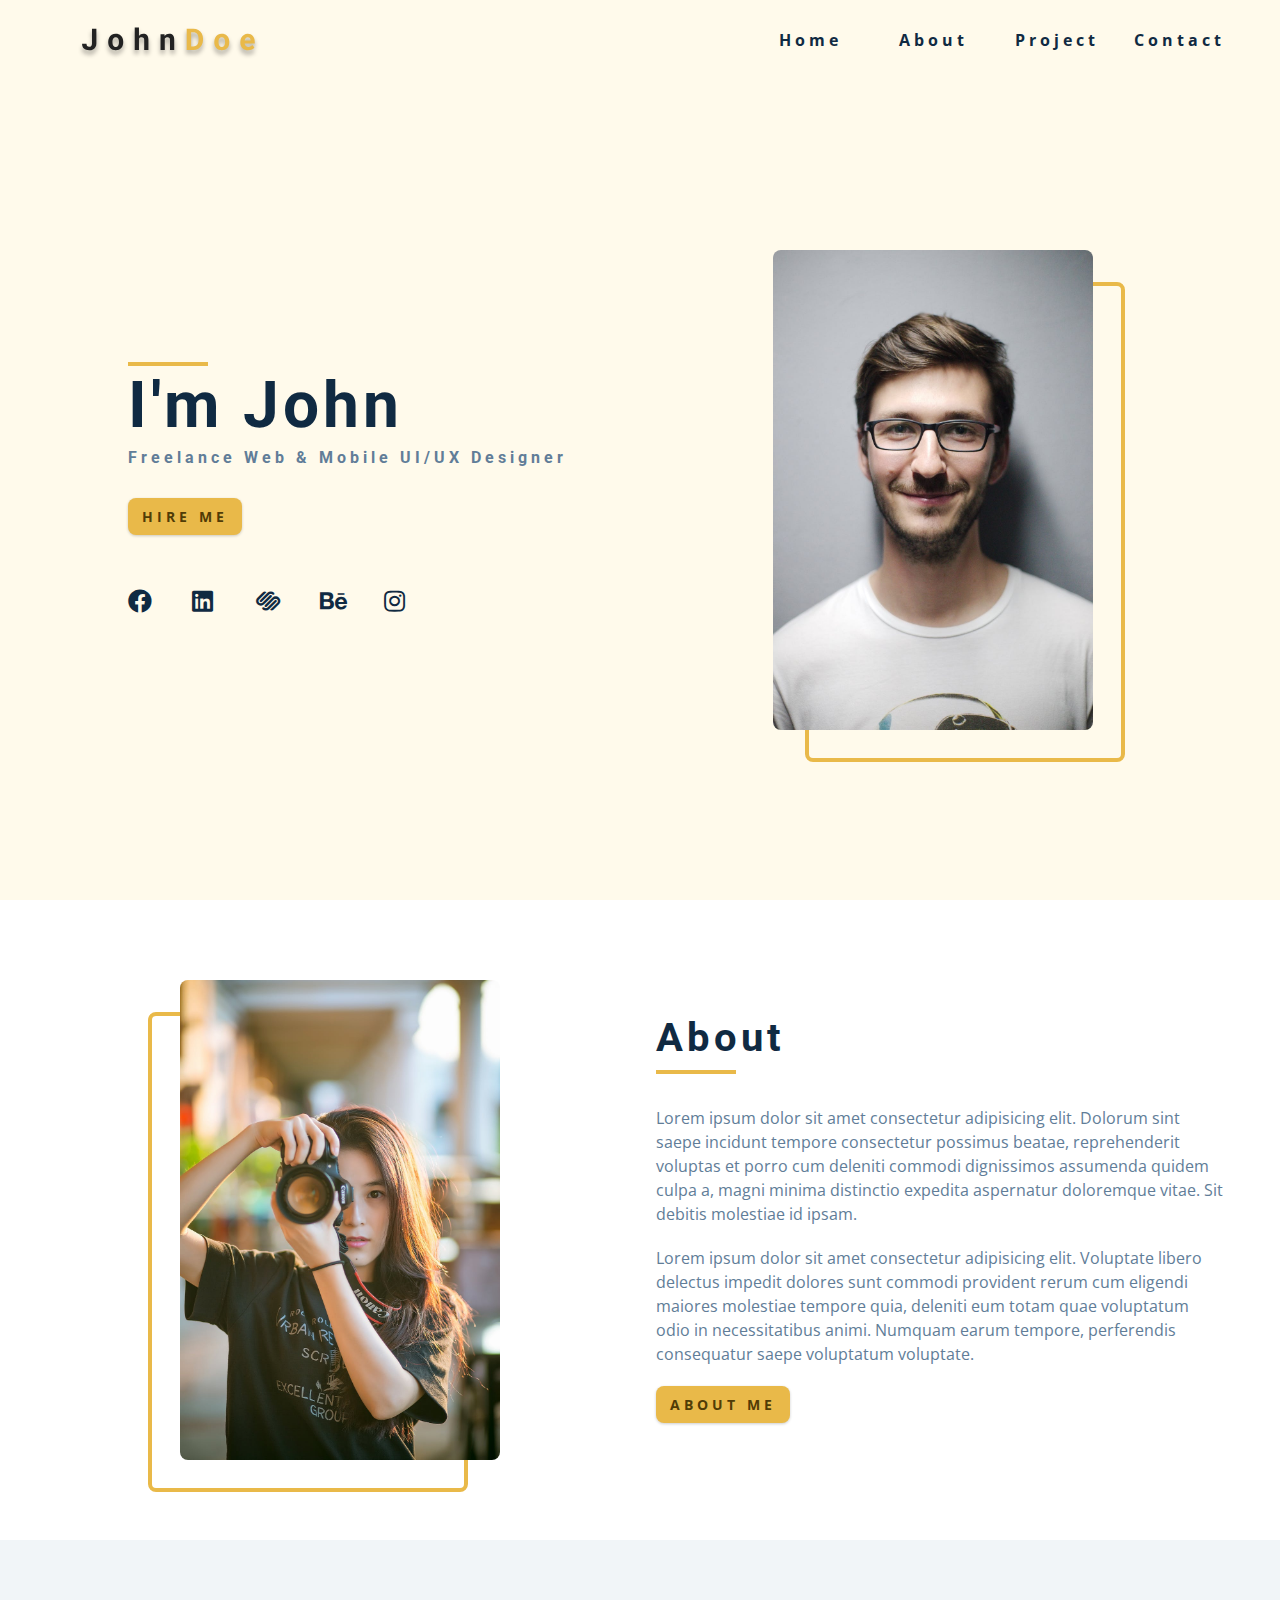
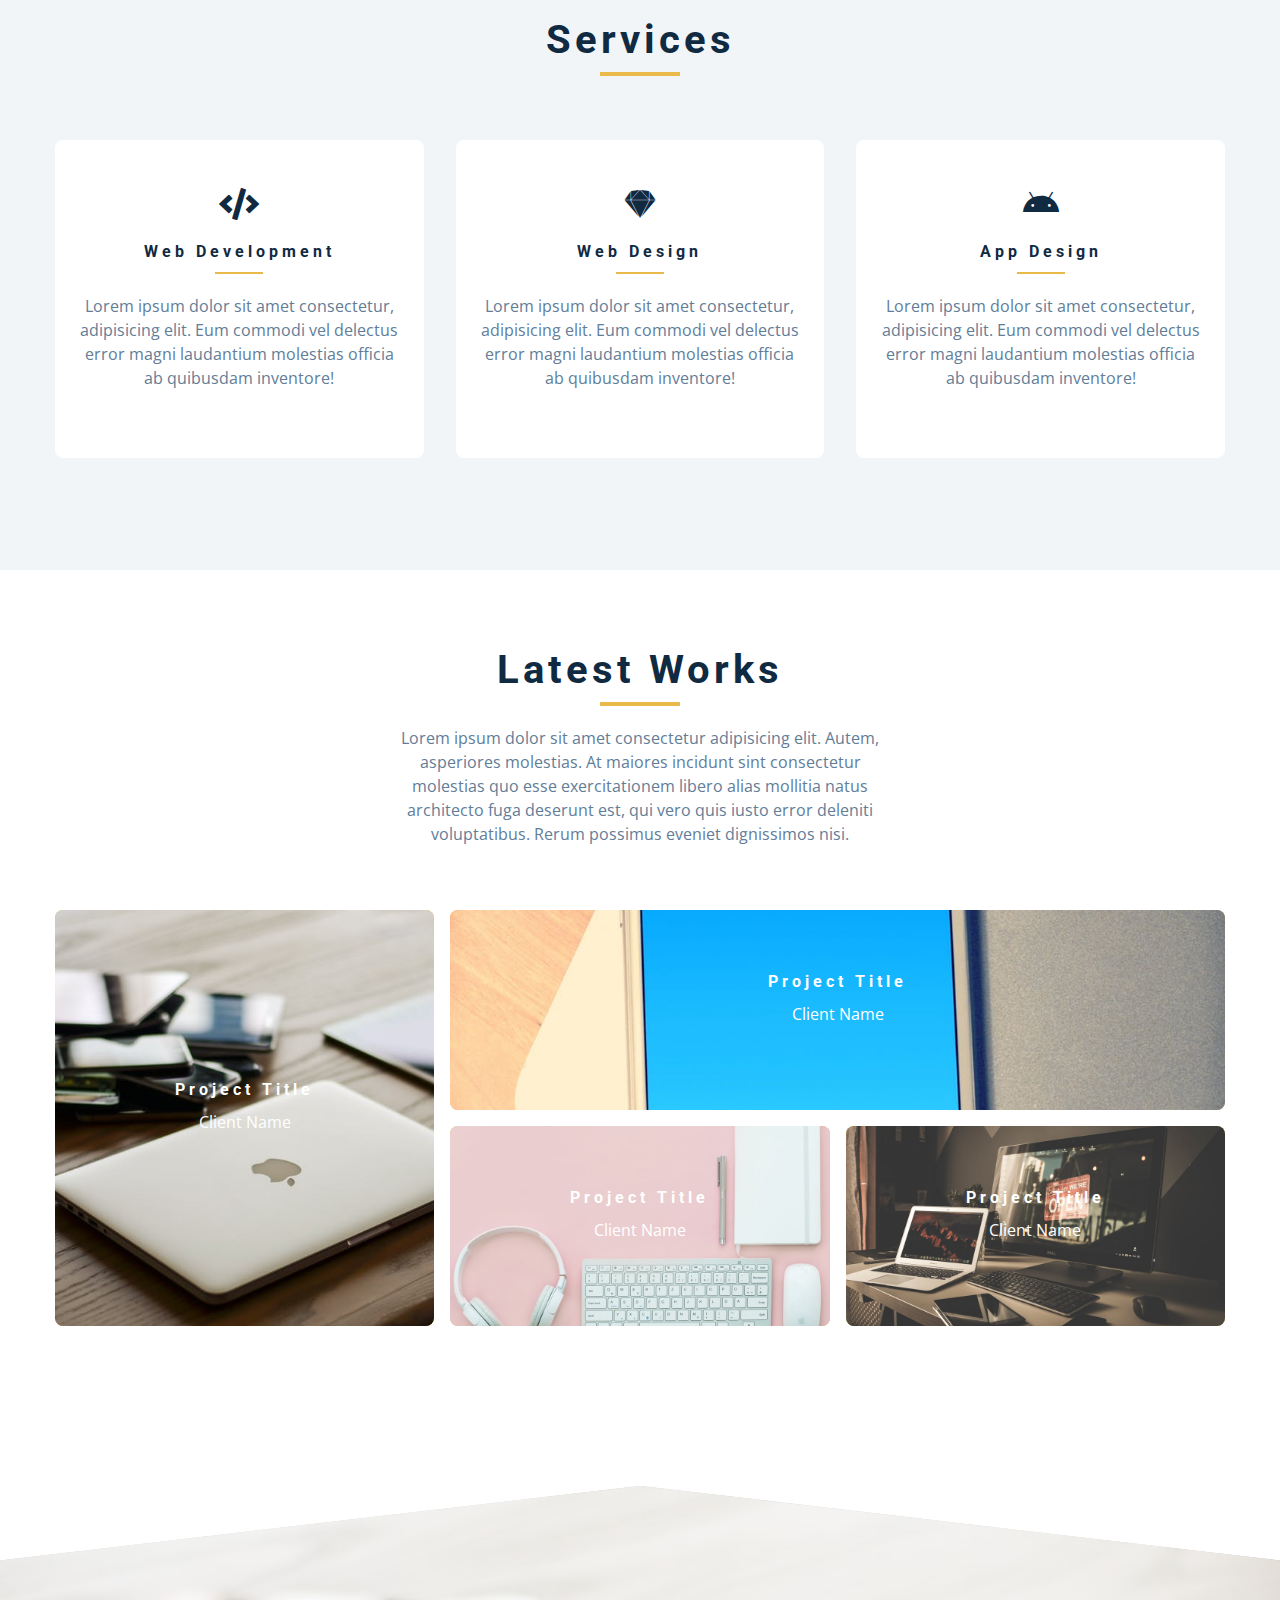
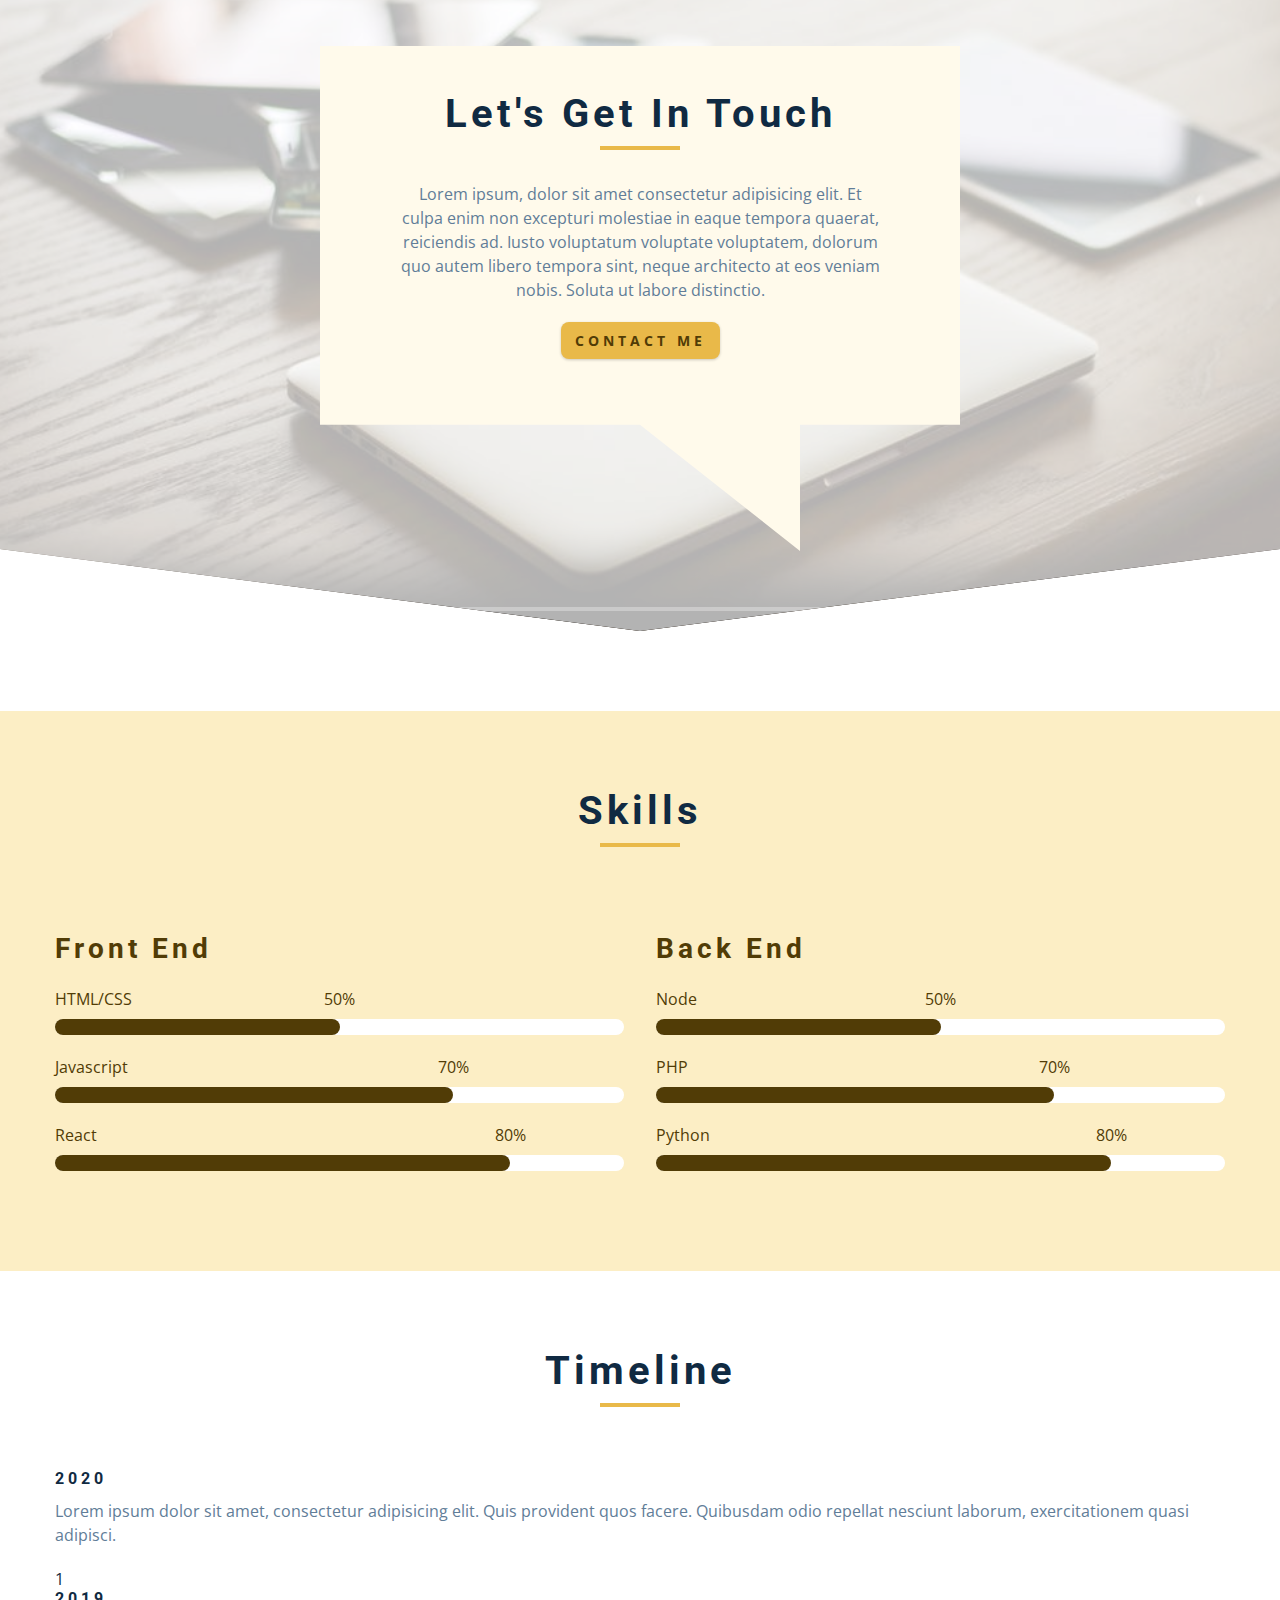
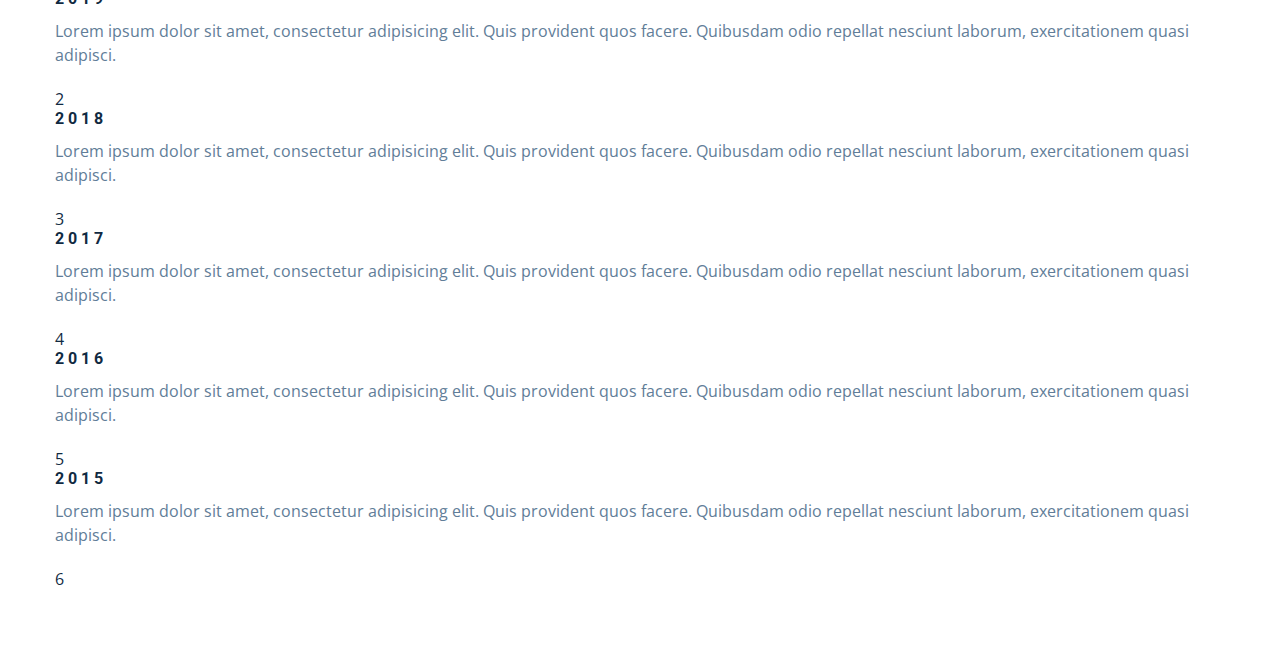
==== commit c283fb8d: "timeline HTML" ====
--- a/index.html
+++ b/index.html
@@ -377,7 +377,82 @@
     </section>
     <!-- end of skills -->
     <!-- timeline -->
-
+    <section class="section timeline">
+      <!-- section title -->
+      <div class="section-title">
+        <h2>timeline</h2>
+        <div class="underline"></div>
+      </div>
+      <!-- end of section title -->
+      <div class="section-center timeline-center">
+        <!-- single timeline item -->
+        <article class="timeline-item">
+          <h4>2020</h4>
+          <p>
+            Lorem ipsum dolor sit amet, consectetur adipisicing elit. Quis provident quos facere. Quibusdam odio repellat nesciunt laborum, exercitationem quasi adipisci.
+          </p>
+          <span class="number">
+            1
+          </span>
+        </article>
+        <!-- end of single timeline item -->
+        <!-- single timeline item -->
+        <article class="timeline-item">
+          <h4>2019</h4>
+          <p>
+            Lorem ipsum dolor sit amet, consectetur adipisicing elit. Quis provident quos facere. Quibusdam odio repellat nesciunt laborum, exercitationem quasi adipisci.
+          </p>
+          <span class="number">
+            2
+          </span>
+        </article>
+        <!-- end of single timeline item -->
+        <!-- single timeline item -->
+        <article class="timeline-item">
+          <h4>2018</h4>
+          <p>
+            Lorem ipsum dolor sit amet, consectetur adipisicing elit. Quis provident quos facere. Quibusdam odio repellat nesciunt laborum, exercitationem quasi adipisci.
+          </p>
+          <span class="number">
+            3
+          </span>
+        </article>
+        <!-- end of single timeline item -->
+        <!-- single timeline item -->
+        <article class="timeline-item">
+          <h4>2017</h4>
+          <p>
+            Lorem ipsum dolor sit amet, consectetur adipisicing elit. Quis provident quos facere. Quibusdam odio repellat nesciunt laborum, exercitationem quasi adipisci.
+          </p>
+          <span class="number">
+            4
+          </span>
+        </article>
+        <!-- end of single timeline item -->
+        <!-- single timeline item -->
+        <article class="timeline-item">
+          <h4>2016</h4>
+          <p>
+            Lorem ipsum dolor sit amet, consectetur adipisicing elit. Quis provident quos facere. Quibusdam odio repellat nesciunt laborum, exercitationem quasi adipisci.
+          </p>
+          <span class="number">
+            5
+          </span>
+        </article>
+        <!-- end of single timeline item -->
+        <!-- single timeline item -->
+        <article class="timeline-item">
+          <h4>2015</h4>
+          <p>
+            Lorem ipsum dolor sit amet, consectetur adipisicing elit. Quis provident quos facere. Quibusdam odio repellat nesciunt laborum, exercitationem quasi adipisci.
+          </p>
+          <span class="number">
+            6
+          </span>
+        </article>
+        <!-- end of single timeline item -->
+      </div>
+    </section>
     <!--end of  timeline -->
     <!-- blog -->
 
--- a/css/styles.css
+++ b/css/styles.css
@@ -617,6 +617,64 @@
 Skills
 ===============
 */
+@media screen and (min-width:768px) {
+  .skills-center {
+    display: grid;
+    grid-template-columns: 1fr 1fr;
+    column-gap: 2rem;
+  }
+}
+.skills{
+  background: var(--clr-primary-9);
+}
+.skills h3{
+  margin: 1.5rem 0;
+  color: var(--clr-primary-1);
+}
+.skill{
+  margin-bottom: 1.25rem;
+}
+.skill p{
+  margin-bottom: .5rem;
+  text-transform: capitalize;
+  color: var(--clr-primary-1);
+}
+.skill-container{
+  background: var(--clr-white);
+  height: 1rem;
+  width: 100%;
+  border-radius: var(--radius);
+  position: relative;
+}
+.skill-value{
+  position: absolute;
+  top: 0;
+  left: 0;
+  background: var(--clr-primary-1);
+  height: 100%;
+  width: 50%;
+  border-radius: var(--radius);
+}
+.value-70{
+  width: 70%;
+}
+.value-80{
+  width: 80%;
+}
+.skill-text{
+  position: absolute;
+  top: -2rem;
+  left: 50%;
+  transform: translateX(-50%);
+}
+
+.skill-text-70{
+  left: 70%;
+}
+
+.skill-text-80{
+  left: 80%;
+}
 /*
 =============== 
 Timeline
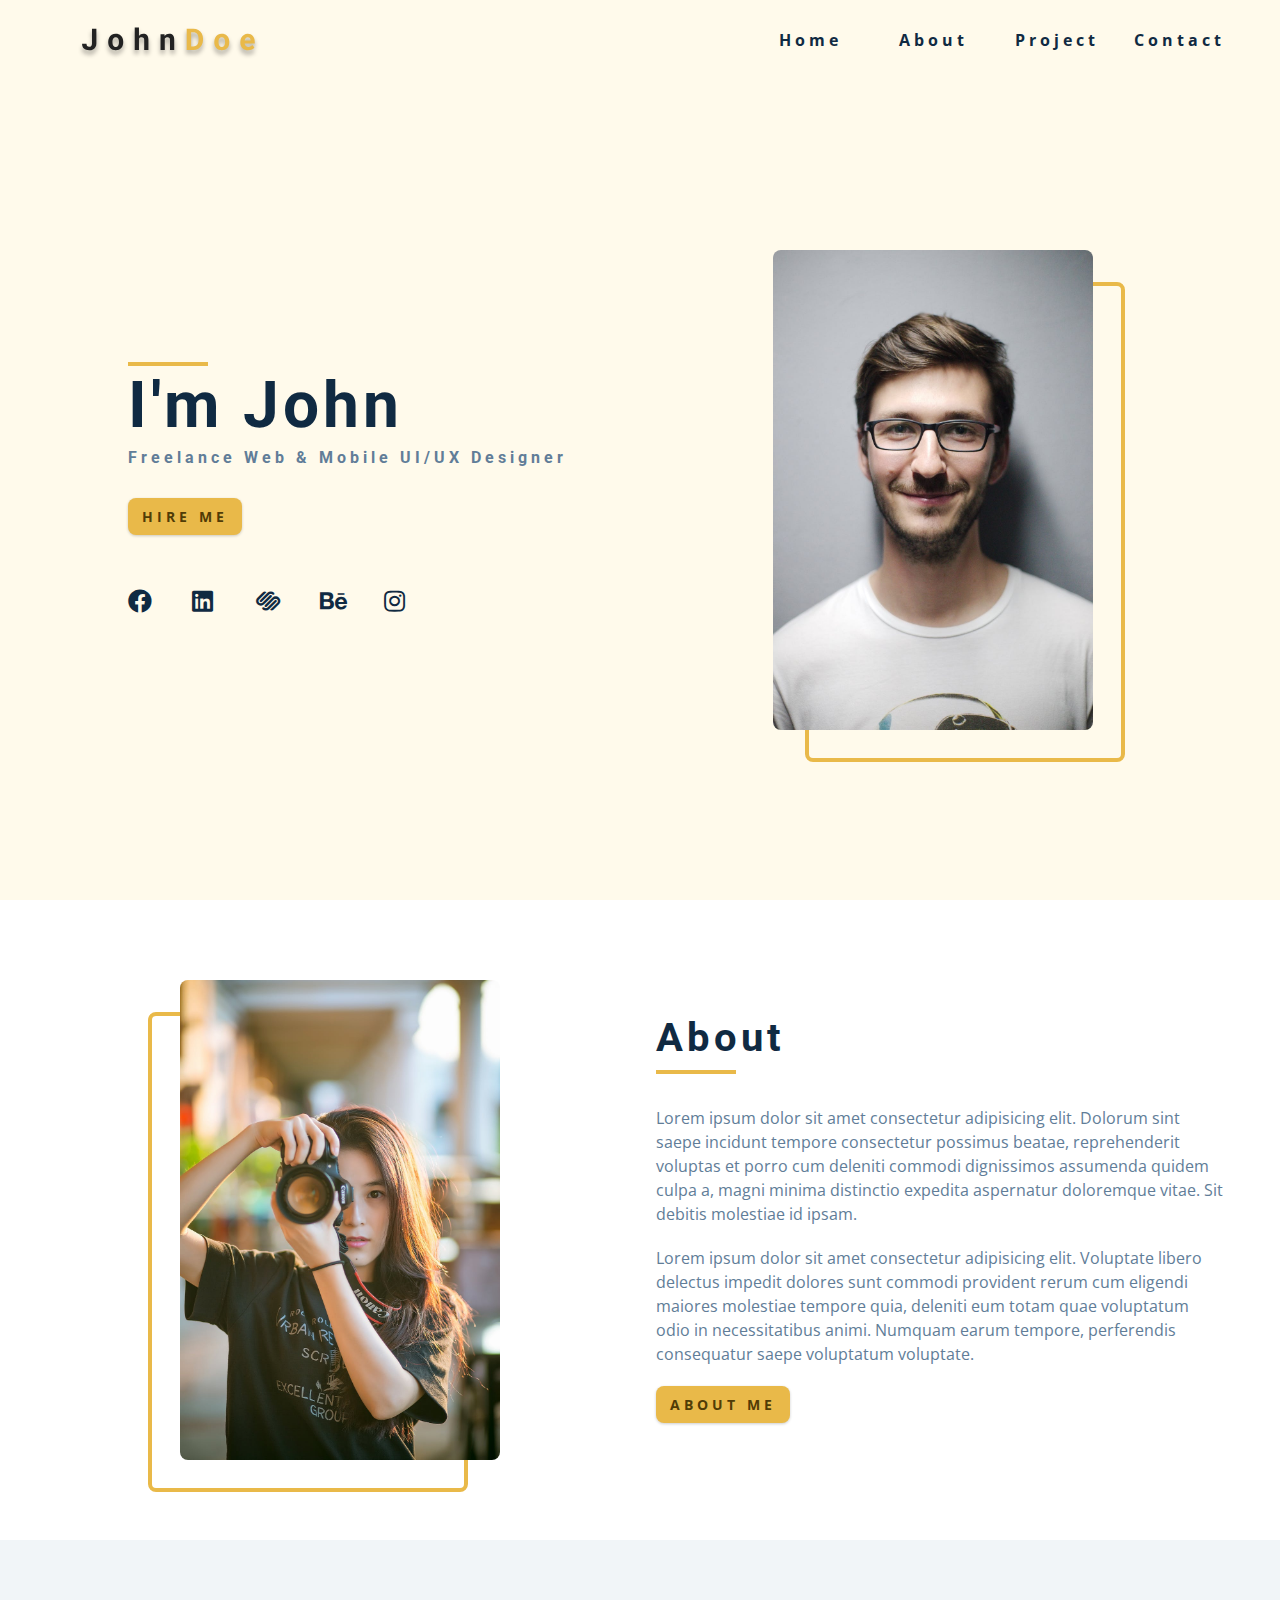
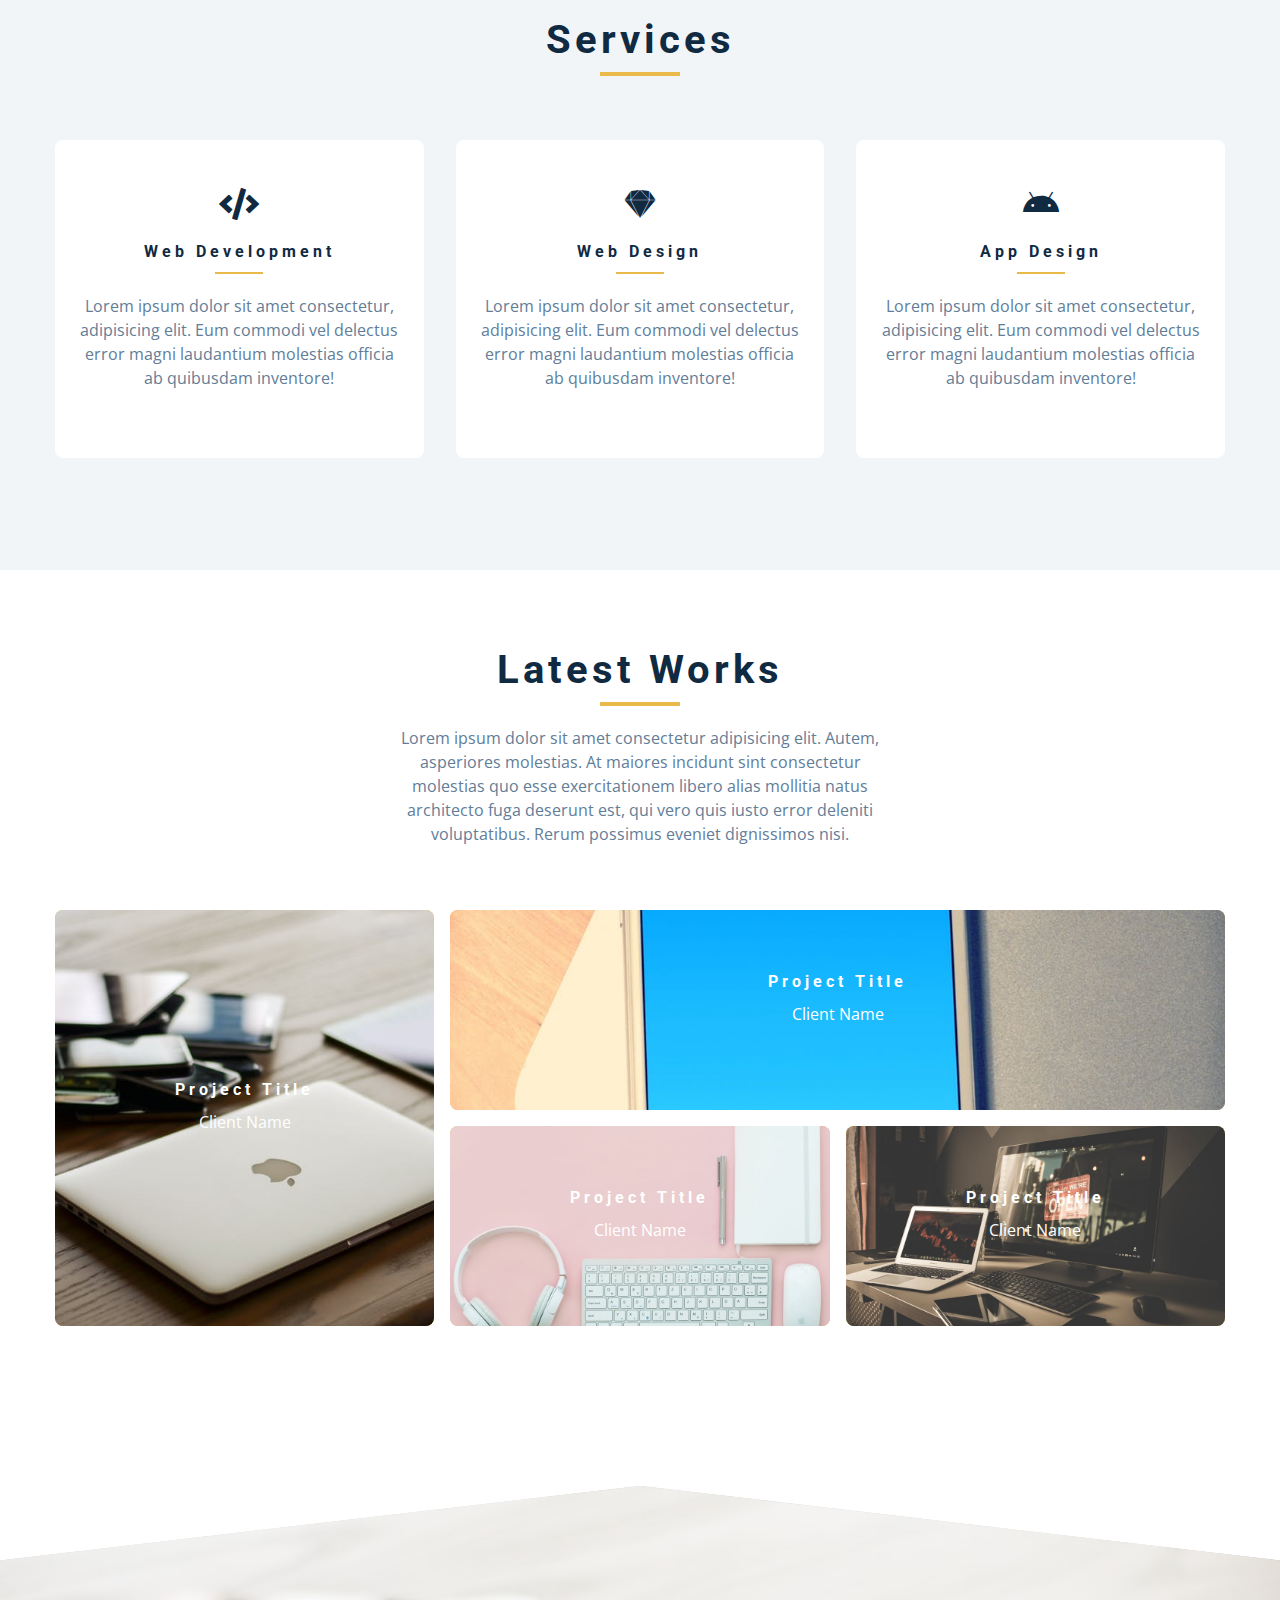
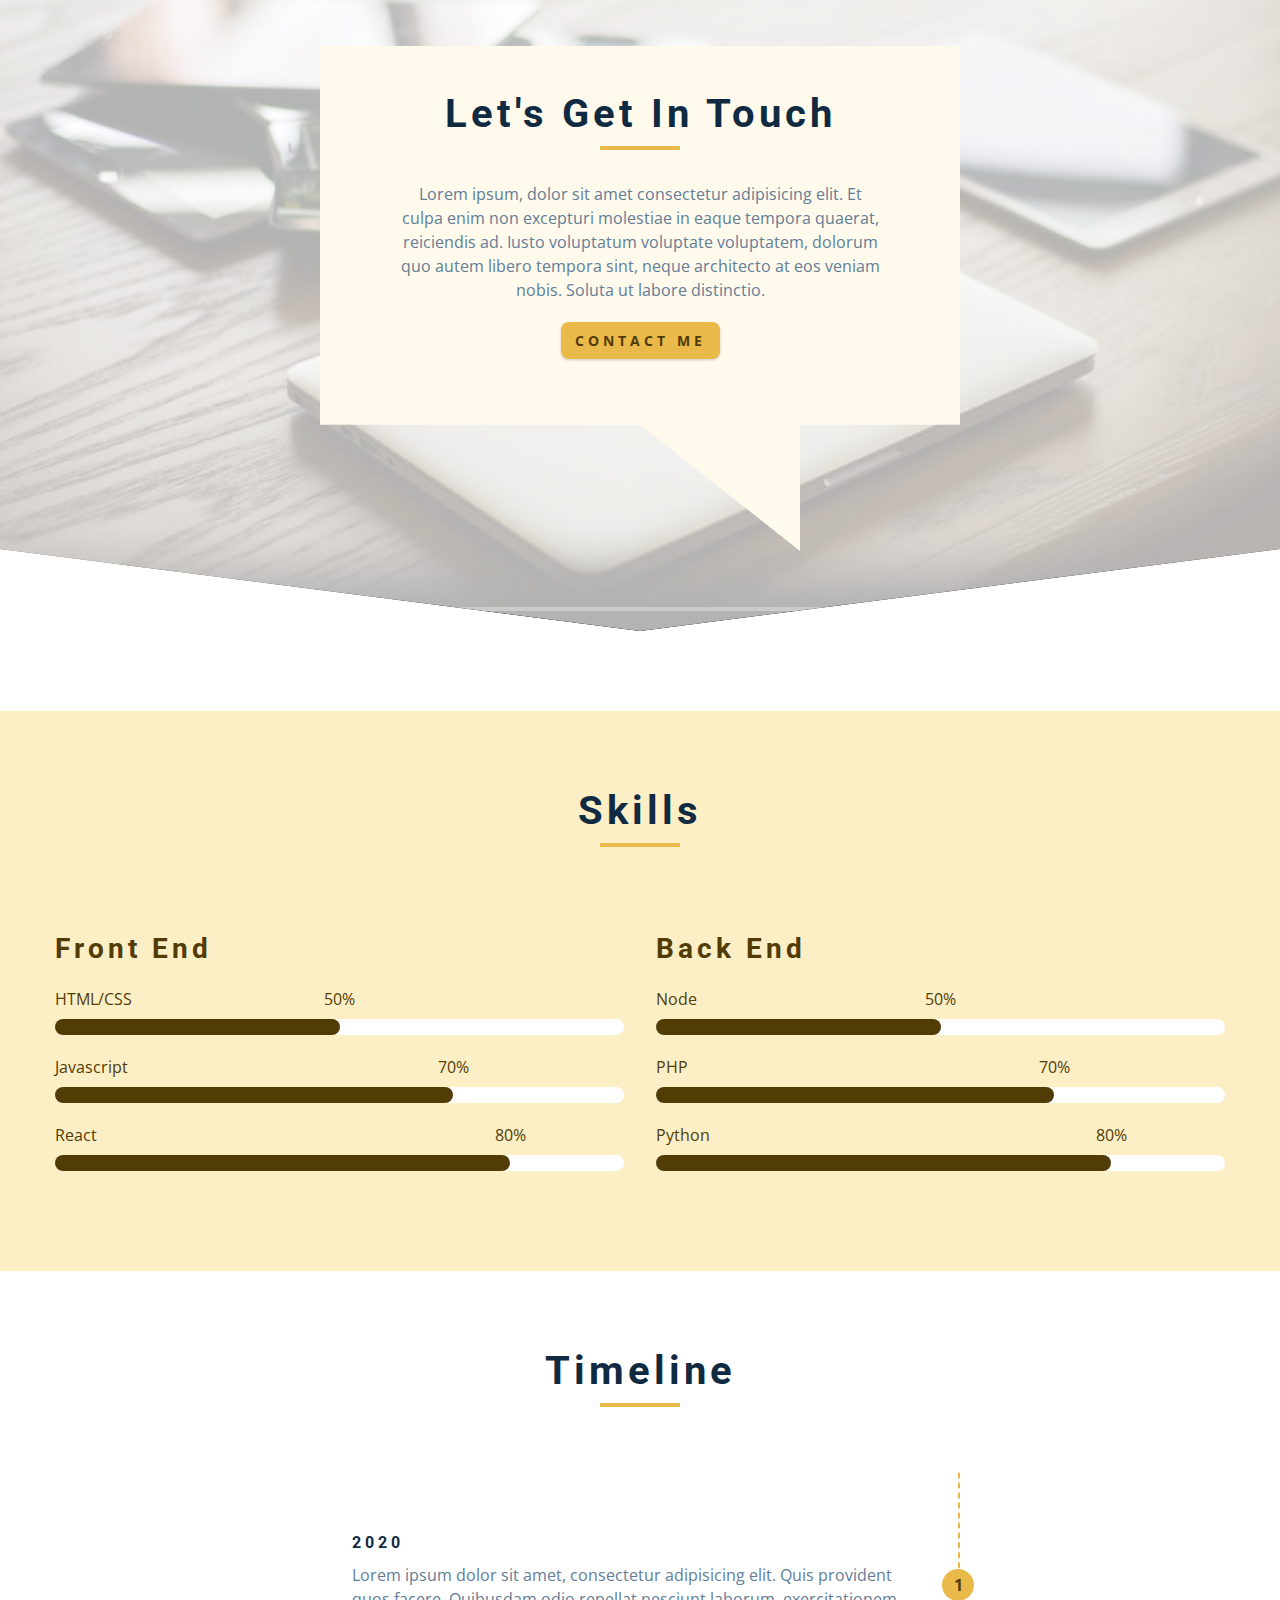
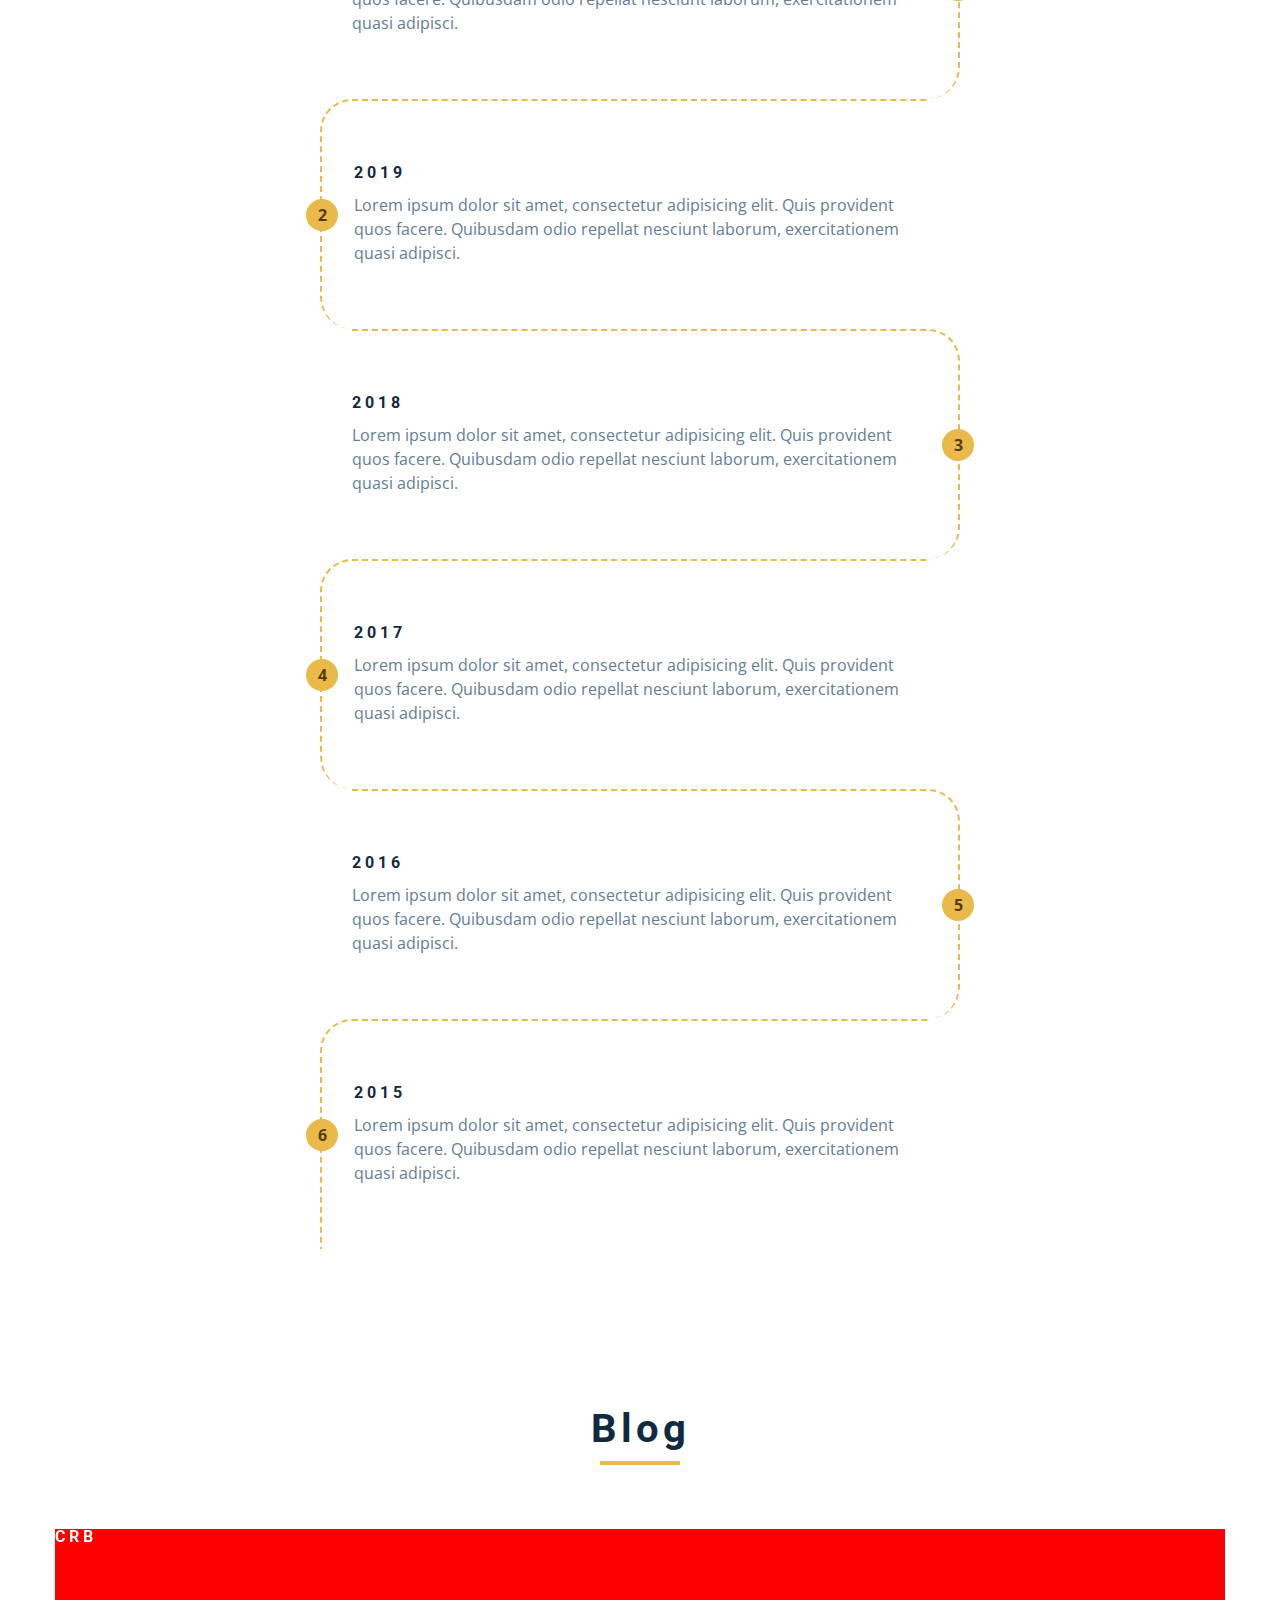
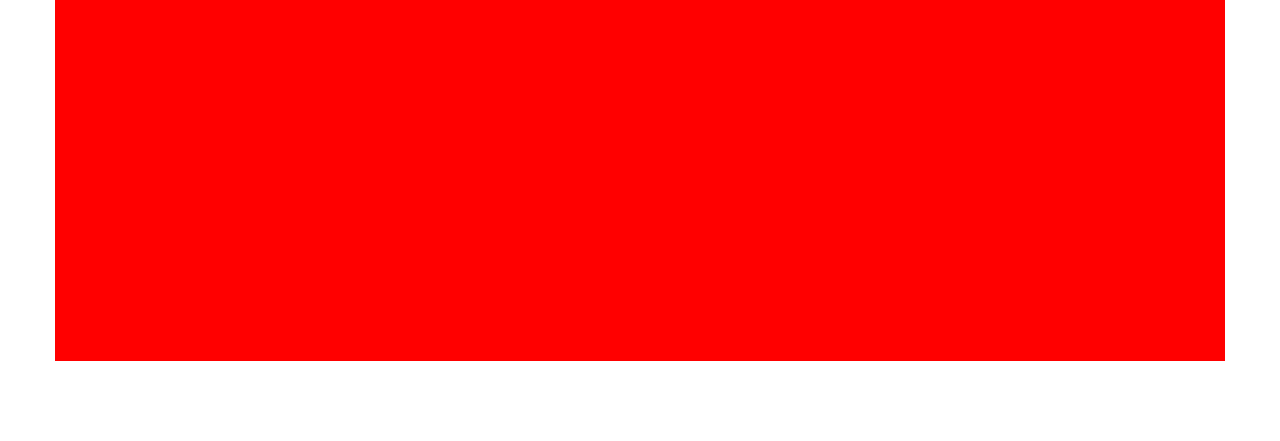
==== commit 99d59100: "Blog basic setup" ====
--- a/index.html
+++ b/index.html
@@ -455,7 +455,28 @@
     </section>
     <!--end of  timeline -->
     <!-- blog -->
-
+    <div class="section section blog">
+      <!-- section title -->
+      <div class="section-title">
+        <h2>blog</h2>
+        <div class="underline"></div>
+      </div>
+      <!-- end of section title -->
+      <div class="section-center blog-center">
+        <!-- single article -->
+        <div class="card">
+          <!-- front of the card -->
+          <div class="card-side card-front">
+            <h4>CRB</h4>
+          </div>
+          <!-- card back -->
+          <div class="card-side card-back">
+            <h4>CSA</h4>
+          </div>
+        </div>
+        <!-- end of single article -->
+      </div>
+    </div>
     <!--end of  blog -->
     <!-- footer -->
 
--- a/css/styles.css
+++ b/css/styles.css
@@ -680,12 +680,100 @@
 Timeline
 ===============
 */
-
+.timeline-center{
+  width: 80vw;
+  max-width: 40rem;
+}
+.timeline-item{
+  border-top: dashed var(--clr-primary-5) 2px;
+  margin: 0;
+  padding: 4rem 2rem;
+  position: relative;
+}
+.timeline p{
+  margin-bottom: 0;
+}
+.timeline-item:nth-child(even){
+  border-left: 2px dashed var(--clr-primary-5);
+  border-top-left-radius: 2rem;
+  border-bottom-left-radius: 2rem;
+  margin-right: 2rem;
+  padding-right: 0;
+}
+.timeline-item:nth-child(odd){
+  border-right: 2px dashed var(--clr-primary-5);
+  border-top-right-radius: 2rem;
+  border-bottom-right-radius: 2rem;
+  margin-left: 2rem;
+  padding-left: 0;
+}
+.timeline-item:first-child{
+  border-top: 0;
+  border-top-right-radius: 0;
+}
+.timeline-item:last-child{
+  border-bottom-left-radius: 0;
+}
+.number{
+  position: absolute;
+  top: 50%;
+  transform: translate(-50%, -50%);
+  margin-bottom: 0;
+  background: var(--clr-primary-5);
+  width: 2rem;
+  height: 2rem;
+  border-radius: 50%;
+  display: grid;
+  place-items: center;
+  color: var(--clr-primary-1);
+  font-weight: bold;
+}
+
+.timeline-item:nth-child(even) .number {
+  left: 0;
+}
+.timeline-item:nth-child(odd) .number {
+  right: 0;
+  transform: translate(50%, -50%);
+}
 /*
 =============== 
 Blog
 ===============
 */
+.bloc {
+  background: var(--clr-grey-10);
+}
+
+.card {
+  height: 27rem;
+  position: relative;
+  perspective: 1500px;
+}
+.card-side{
+  transition: all 1.5s linear;
+  backface-visibility: hidden;
+  position: absolute;
+  top: 0;
+  left: 0;
+  height: 100%;
+  width: 100%;
+}
+.card-front {
+  background: red;
+  color: white;
+}
+.card-back{
+  background: blue;
+  color: white;
+  transform: rotateY(180deg);
+}
+.card:hover .card-front{
+  transform: rotateY(-180deg);
+}
+.card:hover .card-back{
+  transform: rotateY(0deg);
+}
 
 /*
 =============== 
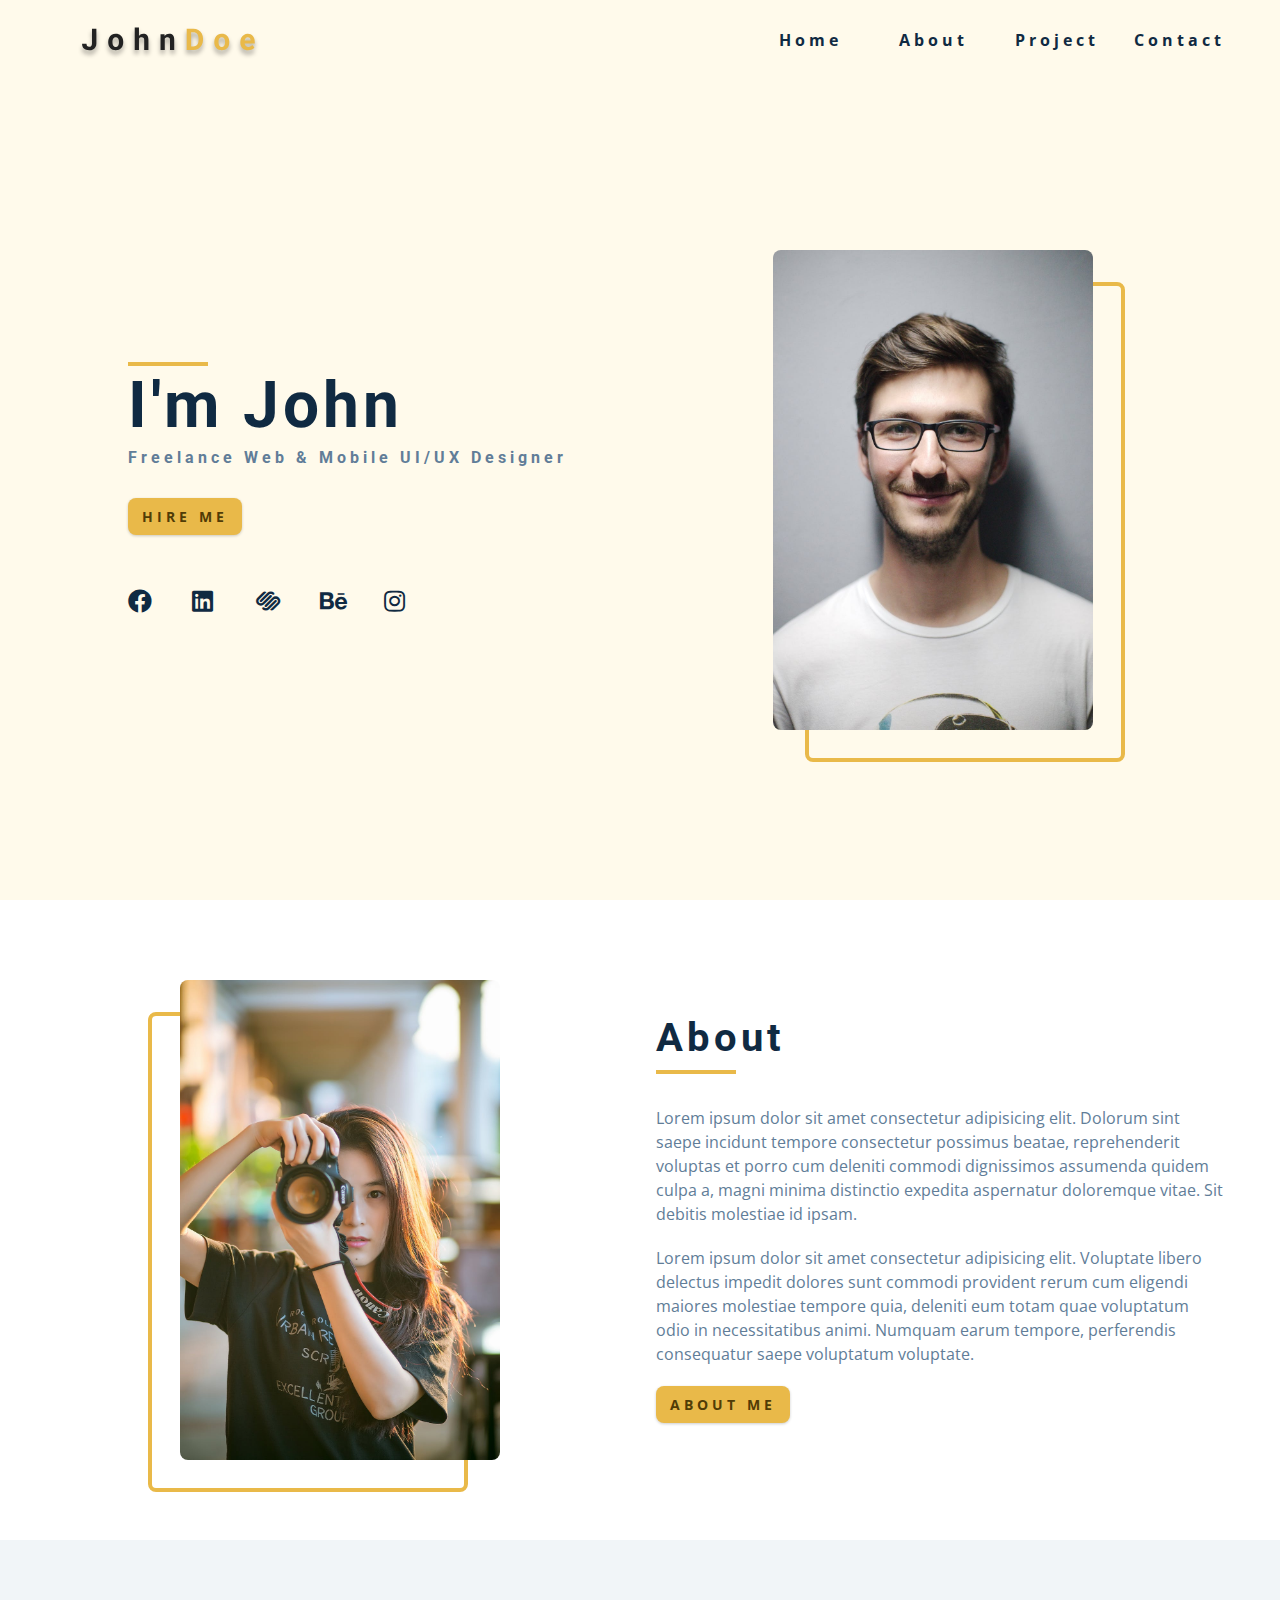
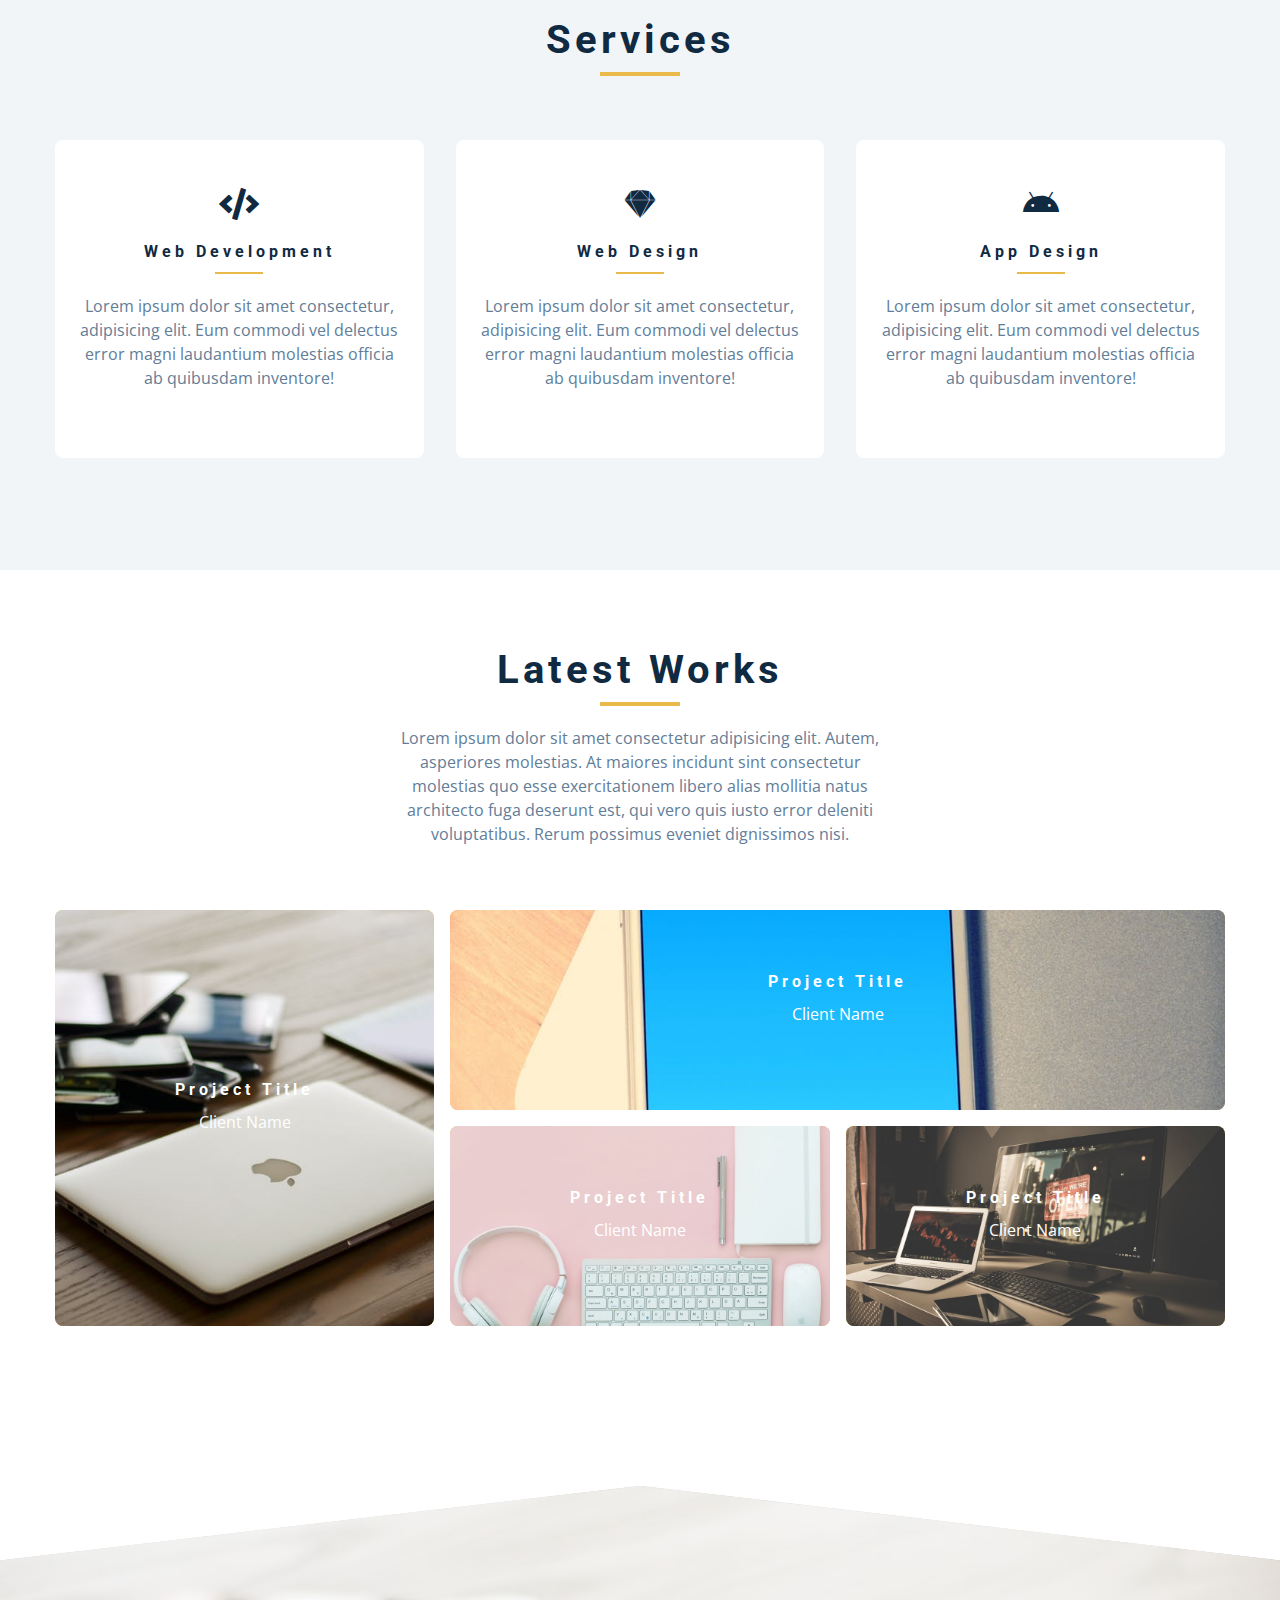
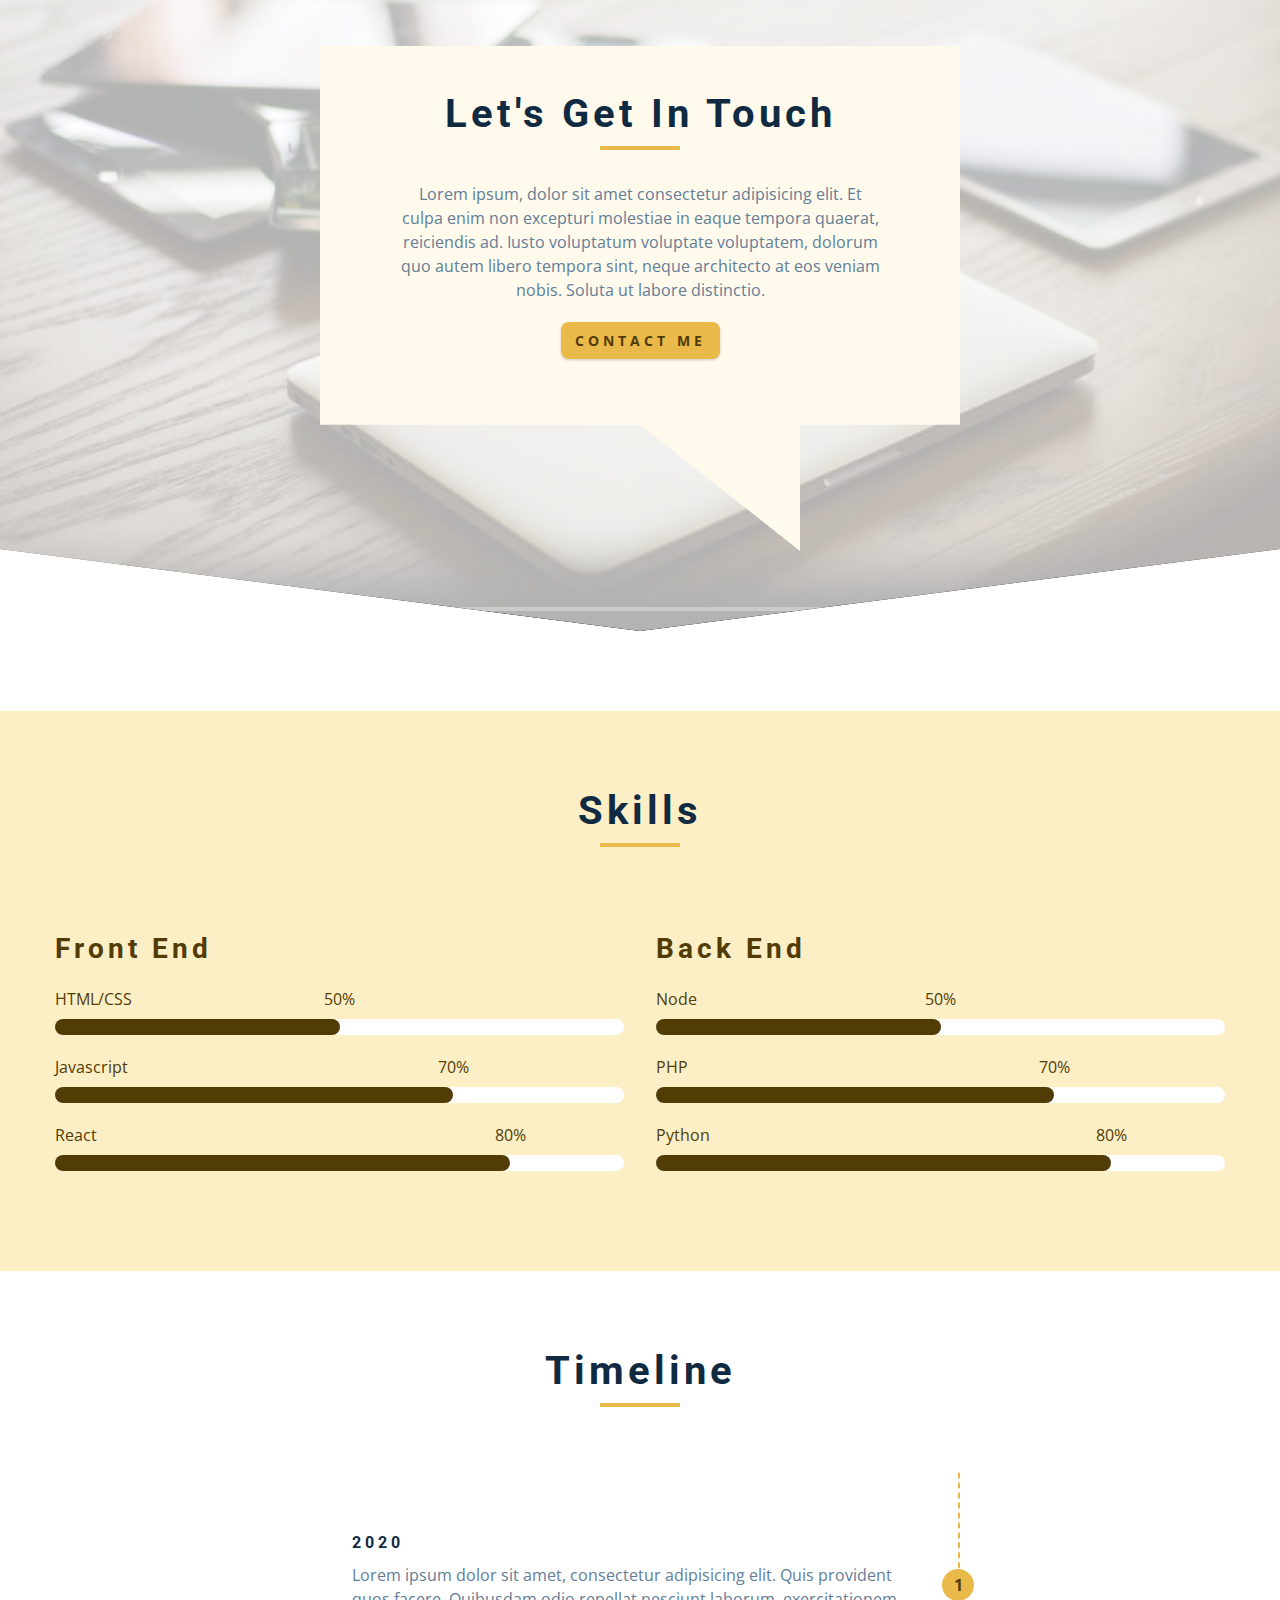
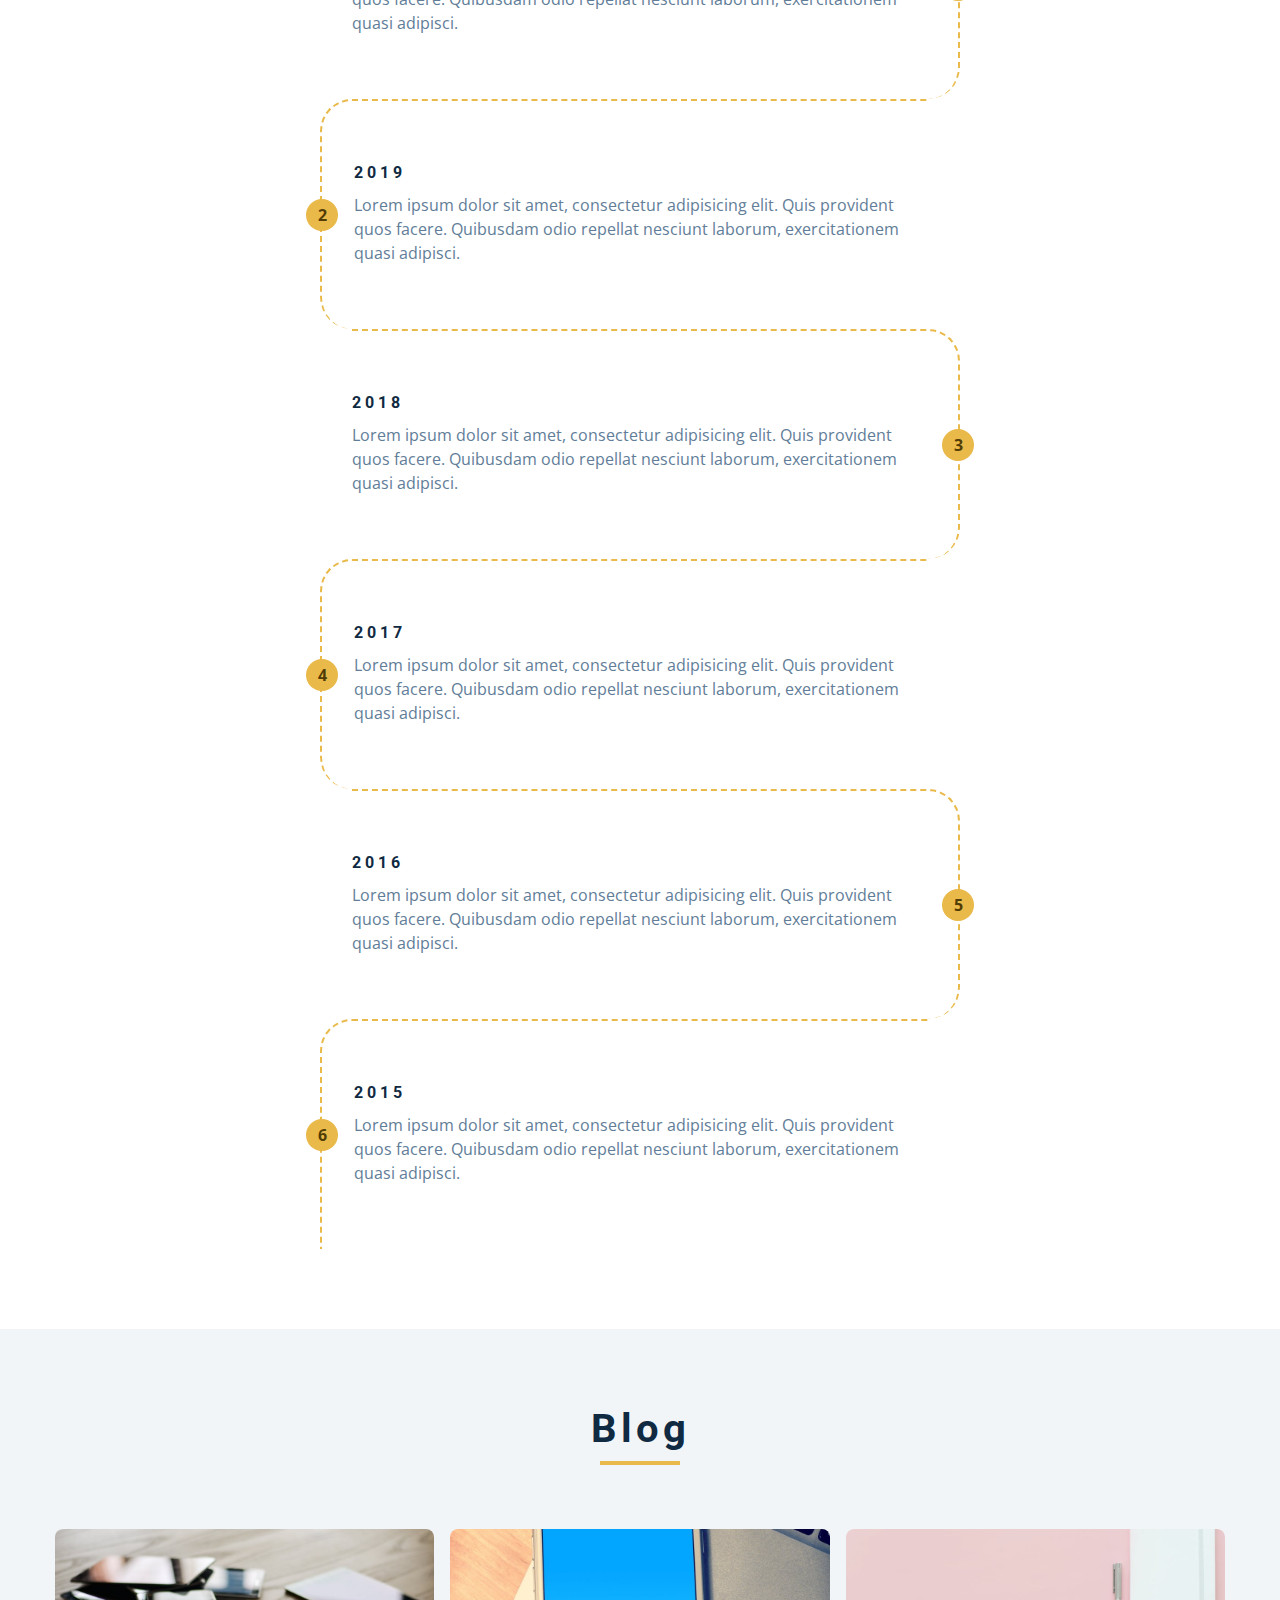
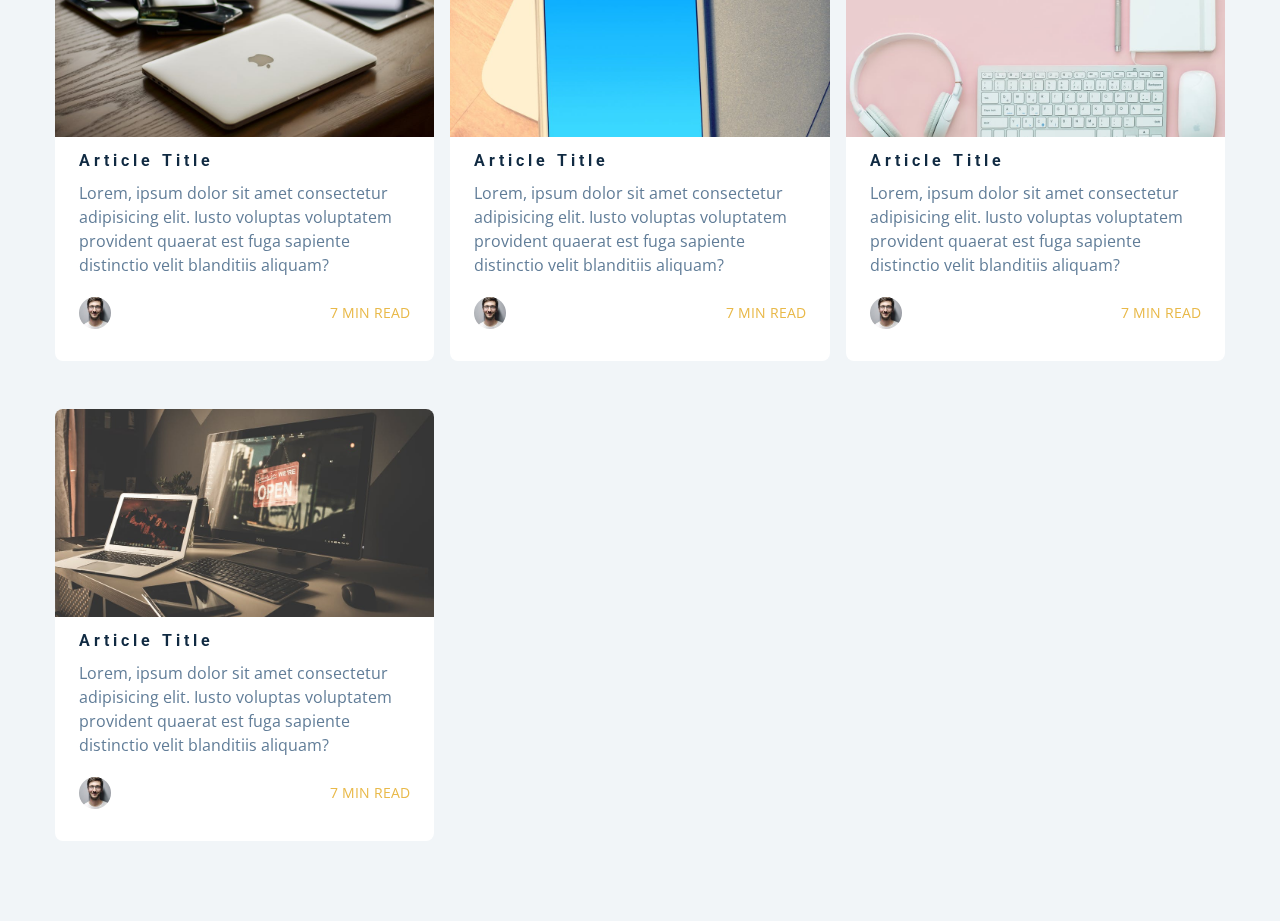
==== commit 1df375f0: "blog complete" ====
--- a/index.html
+++ b/index.html
@@ -467,11 +467,87 @@
         <div class="card">
           <!-- front of the card -->
           <div class="card-side card-front">
-            <h4>CRB</h4>
+            <img src="./images/project-1.jpeg" alt="">
+            <div class="card-info">
+              <h4>article title</h4>
+              <p>
+                Lorem, ipsum dolor sit amet consectetur adipisicing elit. Iusto voluptas voluptatem provident quaerat est fuga sapiente distinctio velit blanditiis aliquam?
+              </p>
+              <div class="card-footer">
+                <img src="./images/hero-img-small.jpeg" alt="">
+                <p>7 min read</p>
+              </div>
+            </div>
           </div>
           <!-- card back -->
           <div class="card-side card-back">
-            <h4>CSA</h4>
+            <button class="btn">read more</button>
+          </div>
+        </div>
+        <!-- end of single article -->
+        <!-- single article -->
+        <div class="card">
+          <!-- front of the card -->
+          <div class="card-side card-front">
+            <img src="./images/project-2.jpeg" alt="">
+            <div class="card-info">
+              <h4>article title</h4>
+              <p>
+                Lorem, ipsum dolor sit amet consectetur adipisicing elit. Iusto voluptas voluptatem provident quaerat est fuga sapiente distinctio velit blanditiis aliquam?
+              </p>
+              <div class="card-footer">
+                <img src="./images/hero-img-small.jpeg" alt="">
+                <p>7 min read</p>
+              </div>
+            </div>
+          </div>
+          <!-- card back -->
+          <div class="card-side card-back">
+            <button class="btn">read more</button>
+          </div>
+        </div>
+        <!-- end of single article -->
+        <!-- single article -->
+        <div class="card">
+          <!-- front of the card -->
+          <div class="card-side card-front">
+            <img src="./images/project-3.jpeg" alt="">
+            <div class="card-info">
+              <h4>article title</h4>
+              <p>
+                Lorem, ipsum dolor sit amet consectetur adipisicing elit. Iusto voluptas voluptatem provident quaerat est fuga sapiente distinctio velit blanditiis aliquam?
+              </p>
+              <div class="card-footer">
+                <img src="./images/hero-img-small.jpeg" alt="">
+                <p>7 min read</p>
+              </div>
+            </div>
+          </div>
+          <!-- card back -->
+          <div class="card-side card-back">
+            <button class="btn">read more</button>
+          </div>
+        </div>
+        <!-- end of single article -->
+        <!-- single article -->
+        <div class="card">
+          <!-- front of the card -->
+          <div class="card-side card-front">
+            <img src="./images/project-4.jpeg" alt="">
+            <div class="card-info">
+              <h4>article title</h4>
+              <p>
+                Lorem, ipsum dolor sit amet consectetur adipisicing elit. Iusto voluptas voluptatem provident quaerat est fuga sapiente distinctio velit blanditiis aliquam?
+              </p>
+              <div class="card-footer">
+                <img src="./images/hero-img-small.jpeg" alt="">
+                <p>7 min read</p>
+              </div>
+            </div>
+          </div>
+          <!-- card back -->
+          <div class="card-side card-back">
+            <button class="btn">read more</button>
           </div>
         </div>
         <!-- end of single article -->
--- a/css/styles.css
+++ b/css/styles.css
@@ -741,7 +741,7 @@
 Blog
 ===============
 */
-.bloc {
+.blog {
   background: var(--clr-grey-10);
 }
 
@@ -758,23 +758,56 @@
   left: 0;
   height: 100%;
   width: 100%;
+  border-radius: var(--radius);
 }
 .card-front {
-  background: red;
-  color: white;
+  background: var(--clr-white);
 }
 .card-back{
-  background: blue;
-  color: white;
+  background: var(--clr-primary-10);
   transform: rotateY(180deg);
+  display: grid;
+  place-items: center;
 }
 .card:hover .card-front{
   transform: rotateY(-180deg);
 }
 .card:hover .card-back{
-  transform: rotateY(0deg);
-}
-
+  transform: rotateY(0);
+}
+/* rest of the styles */
+.card-info{
+  padding: 1rem 1.5rem;
+}
+.card-front img {
+  height: 13rem;
+  object-fit: cover;
+  border-top-left-radius: var(--radius);
+  border-top-right-radius: var(--radius);
+}
+.card-footer{
+  display: grid;
+  grid-template-columns: auto 1fr;
+  align-items: center;
+}
+.card-footer img{
+  width: 2rem;
+  height: 2rem;
+  object-fit: cover;
+  border-radius: 50%;
+}
+.card-footer p {
+  margin-bottom: 0;
+  text-transform: uppercase;
+  justify-self: end;
+  color: var(--clr-primary-5);
+  font-size: 0.85rem;
+}
+.blog-center{
+  display: grid;
+  grid-template-columns: repeat(auto-fill, minmax(330px,1fr));
+  gap: 3rem 1rem;
+}
 /*
 =============== 
 Footer
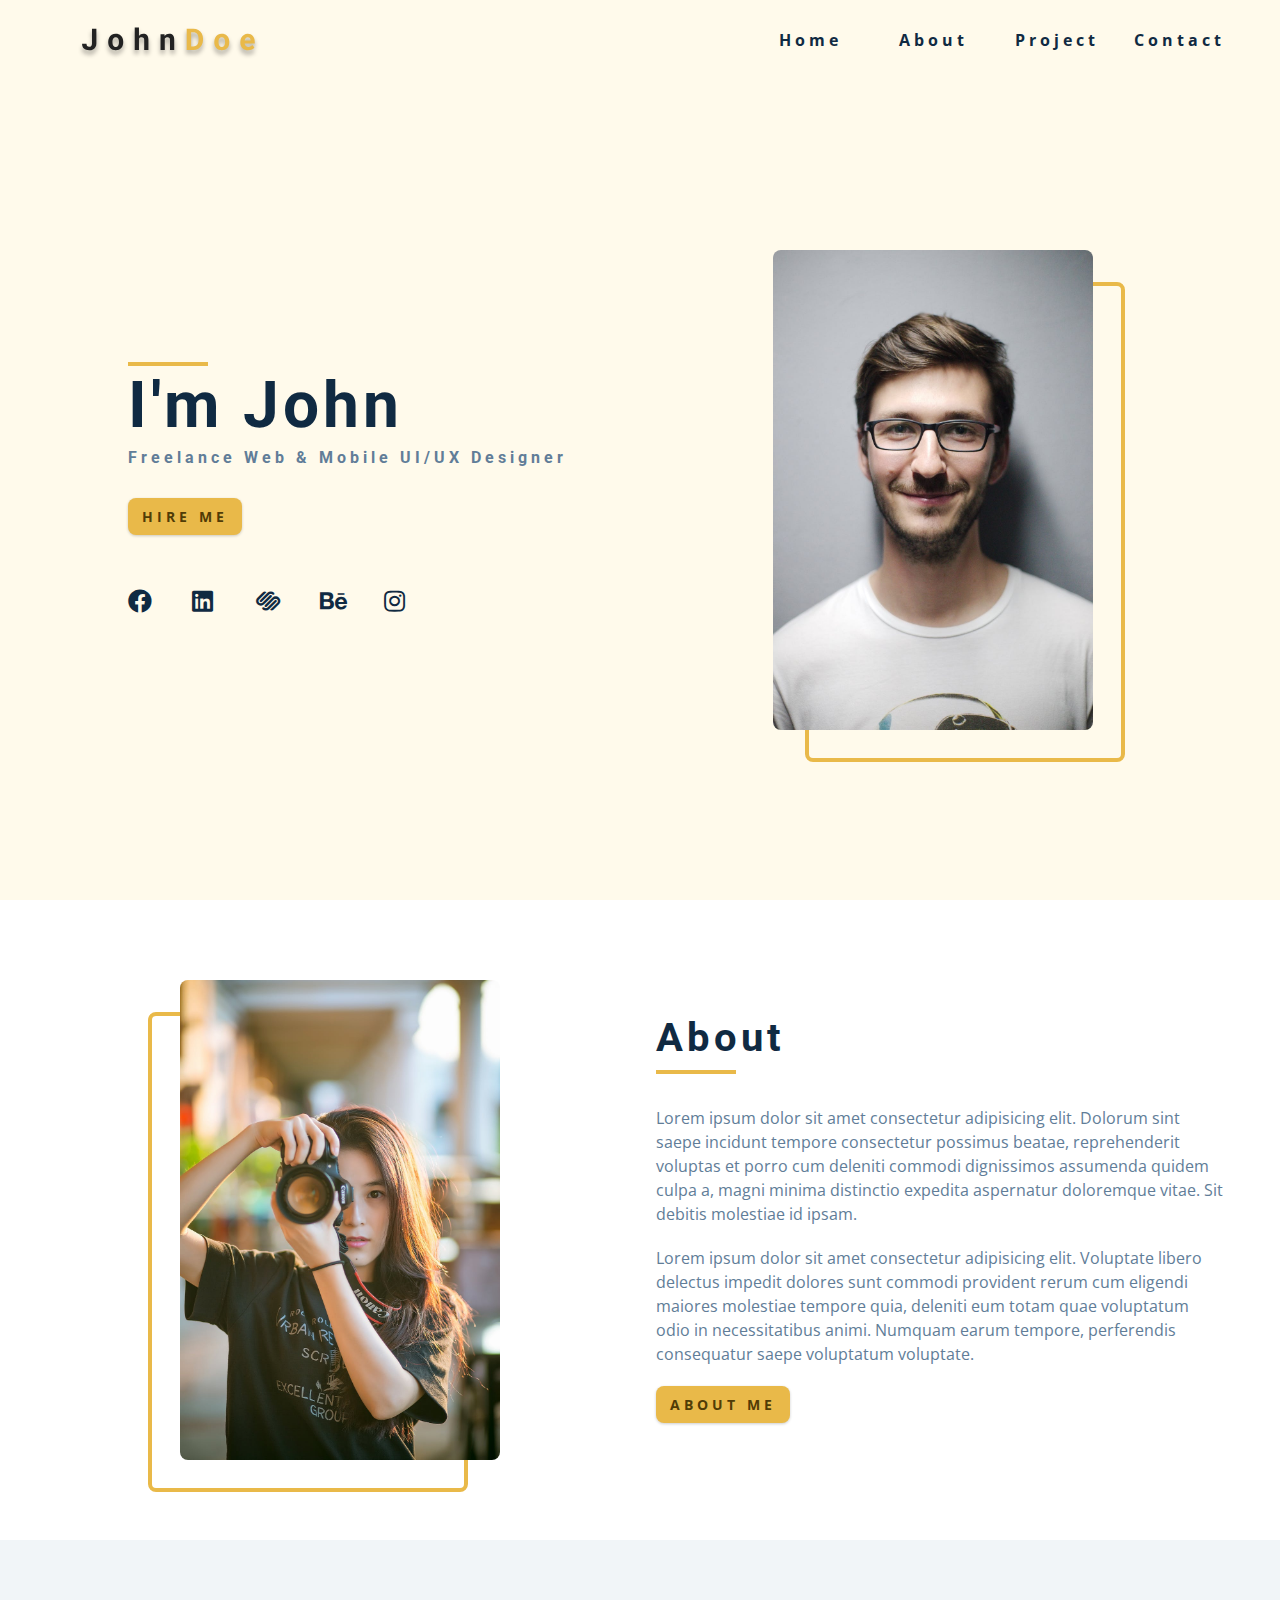
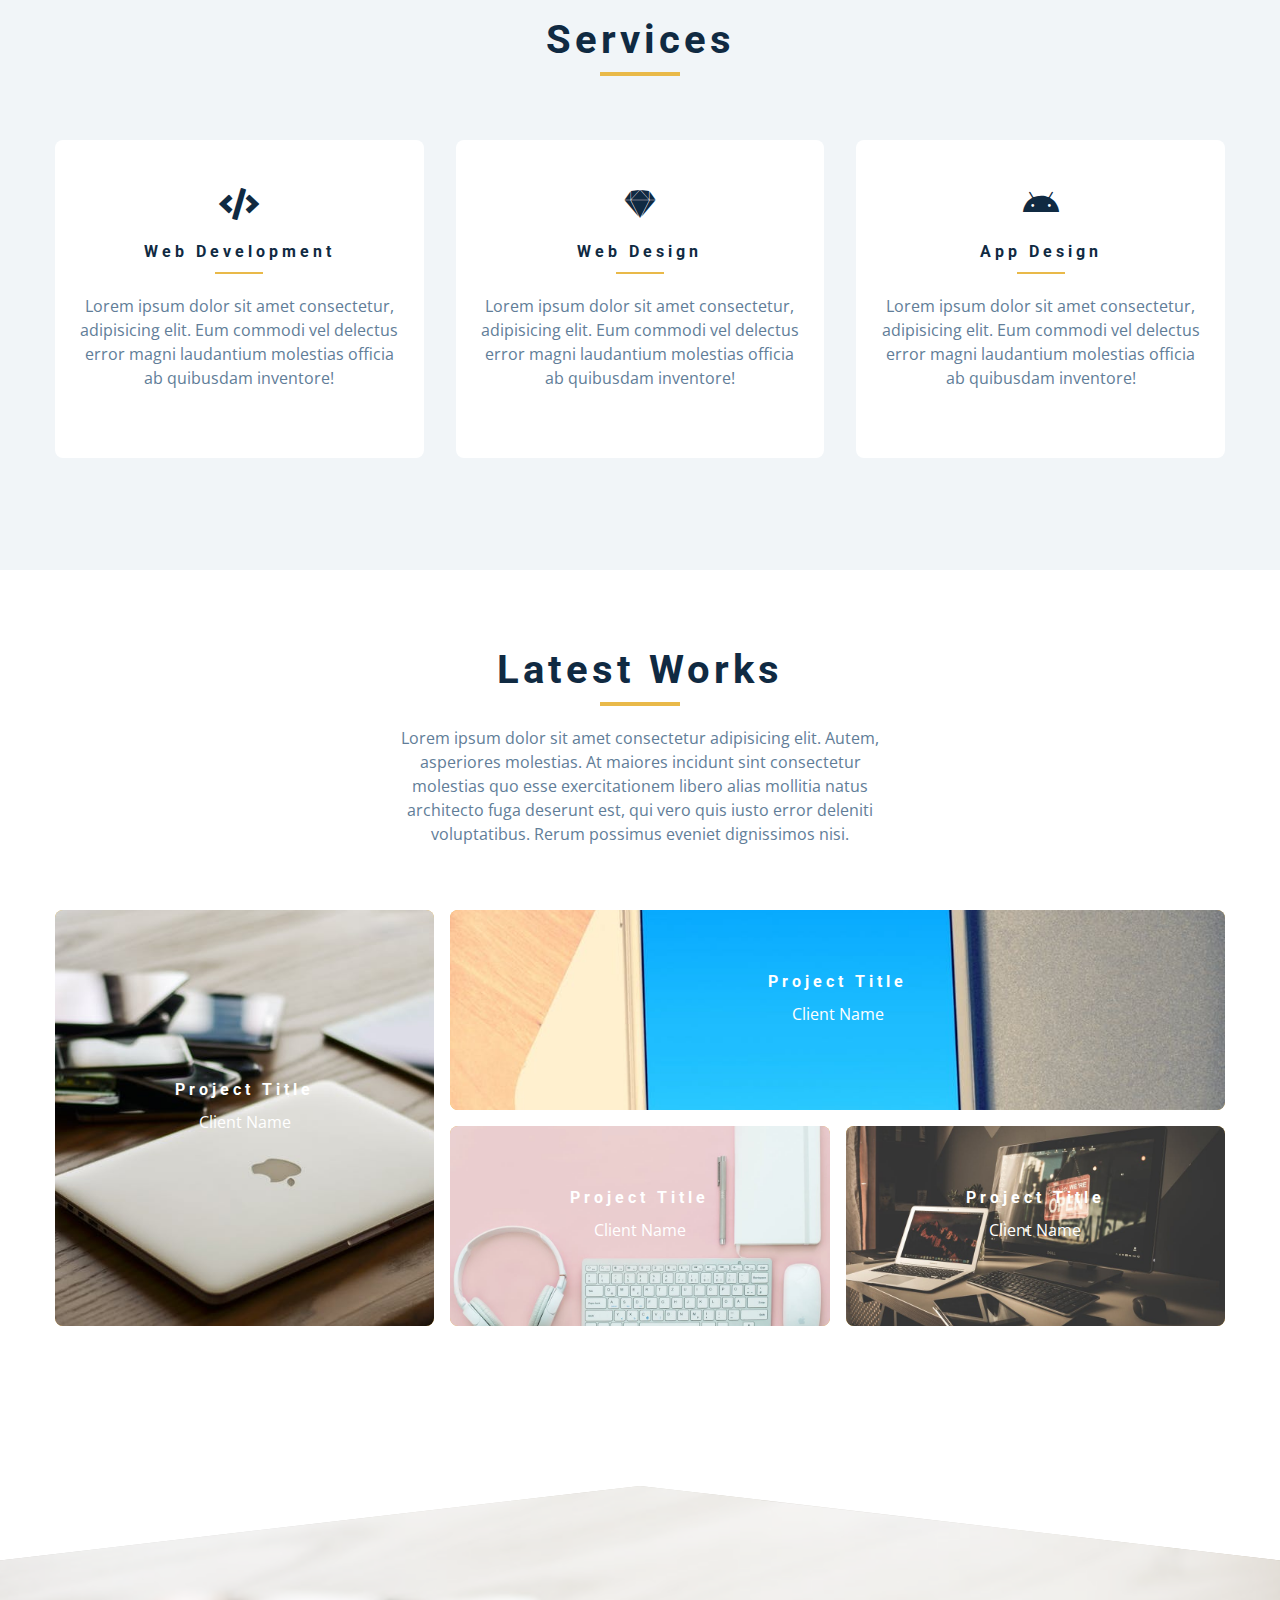
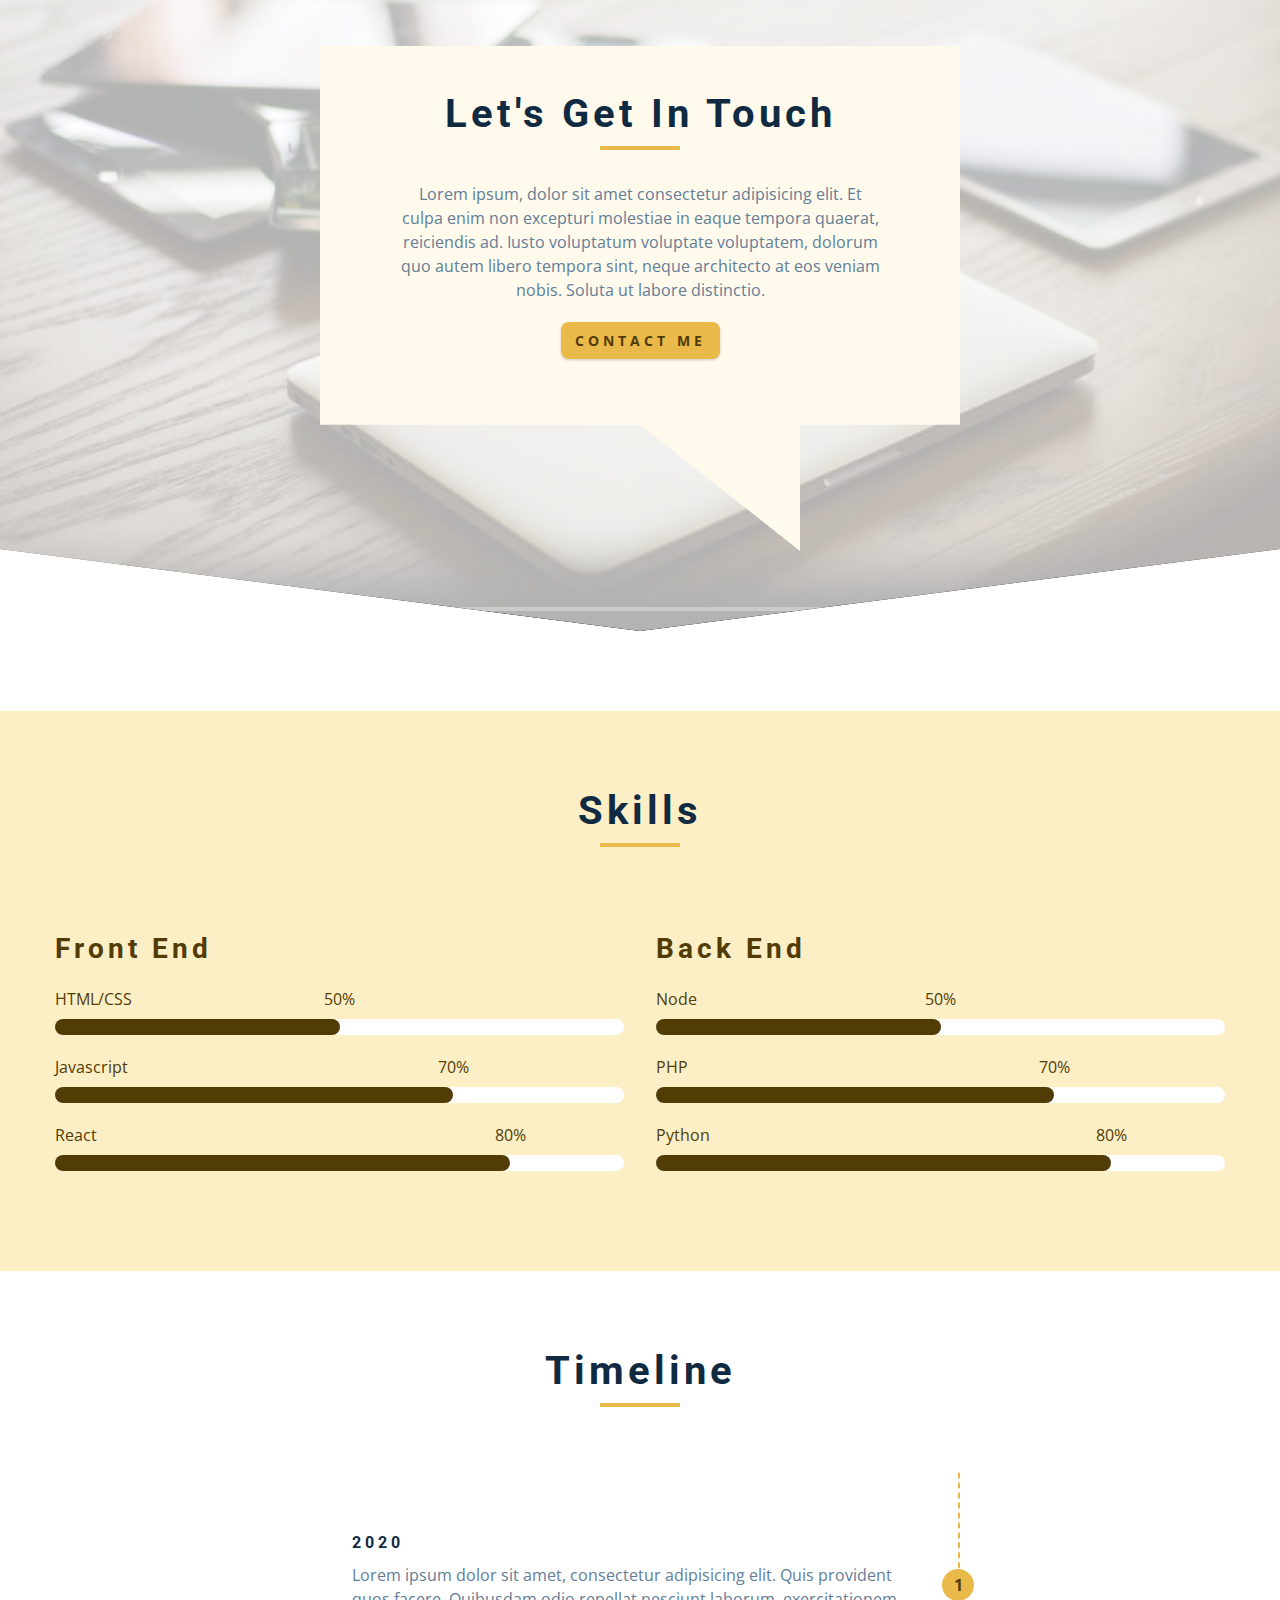
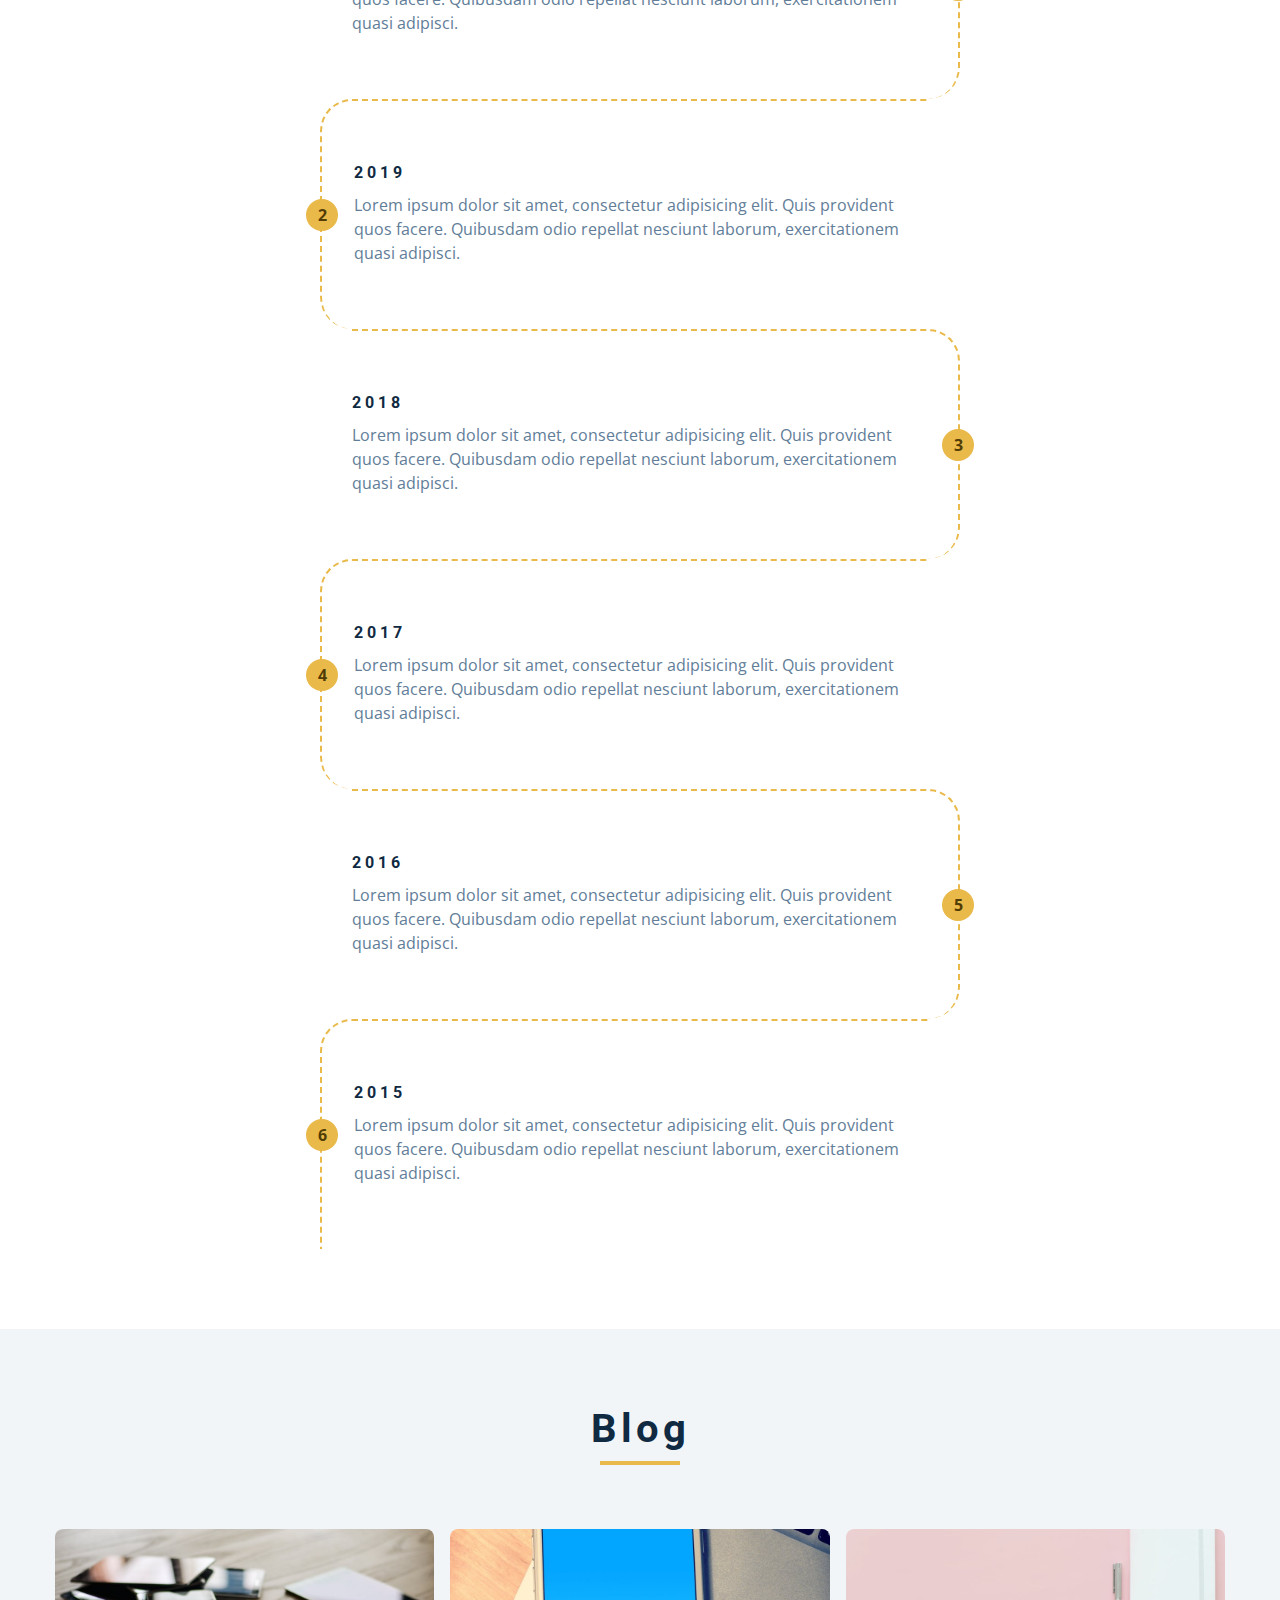
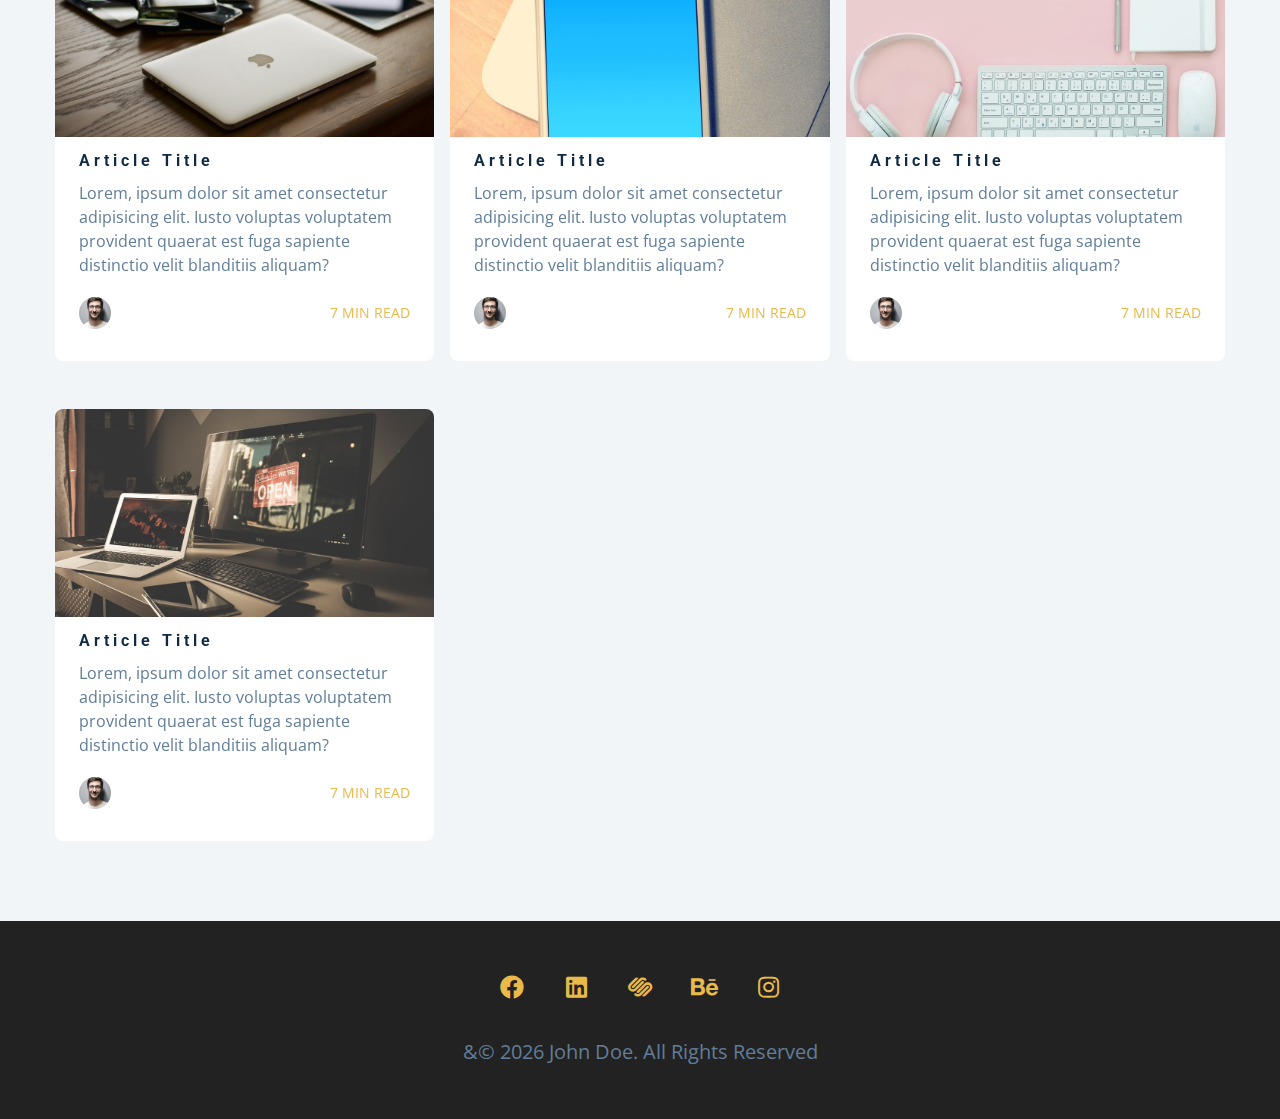
==== commit 54a2181c: "footer HTML/CSS" ====
--- a/index.html
+++ b/index.html
@@ -18,7 +18,7 @@
       <div class="nav-center">
         <!-- nav header -->
         <div class="nav-header">
-          <img src="./images/logo.svg" alt="nav logo" class="nav-logo">
+          <img src="./images/logo.svg" alt="nav logo" class="nav-logo" />
           <button class="nav-btn" id="nav-btn">
             <i class="fas fa-bars"></i>
           </button>
@@ -137,7 +137,7 @@
           <!-- end of social icons -->
         </article>
         <article class="hero-img">
-          <img src="./images/hero-img.jpeg" alt="john doe" class="hero-photo">
+          <img src="./images/hero-img.jpeg" alt="john doe" class="hero-photo" />
         </article>
       </div>
     </header>
@@ -147,7 +147,11 @@
       <div class="section-center about-center">
         <!-- about img -->
         <article class="about-img">
-          <img src="./images/about-img.jpeg" alt="about img" class="hero-photo">
+          <img
+            src="./images/about-img.jpeg"
+            alt="about img"
+            class="hero-photo"
+          />
         </article>
         <!-- end of about img -->
         <!-- about info -->
@@ -158,10 +162,18 @@
             <div class="underline"></div>
           </div>
           <p>
-            Lorem ipsum dolor sit amet consectetur adipisicing elit. Dolorum sint saepe incidunt tempore consectetur possimus beatae, reprehenderit voluptas et porro cum deleniti commodi dignissimos assumenda quidem culpa a, magni minima distinctio expedita aspernatur doloremque vitae. Sit debitis molestiae id ipsam.
-          </p>
-          <p>
-            Lorem ipsum dolor sit amet consectetur adipisicing elit. Voluptate libero delectus impedit dolores sunt commodi provident rerum cum eligendi maiores molestiae tempore quia, deleniti eum totam quae voluptatum odio in necessitatibus animi. Numquam earum tempore, perferendis consequatur saepe voluptatum voluptate.
+            Lorem ipsum dolor sit amet consectetur adipisicing elit. Dolorum
+            sint saepe incidunt tempore consectetur possimus beatae,
+            reprehenderit voluptas et porro cum deleniti commodi dignissimos
+            assumenda quidem culpa a, magni minima distinctio expedita
+            aspernatur doloremque vitae. Sit debitis molestiae id ipsam.
+          </p>
+          <p>
+            Lorem ipsum dolor sit amet consectetur adipisicing elit. Voluptate
+            libero delectus impedit dolores sunt commodi provident rerum cum
+            eligendi maiores molestiae tempore quia, deleniti eum totam quae
+            voluptatum odio in necessitatibus animi. Numquam earum tempore,
+            perferendis consequatur saepe voluptatum voluptate.
           </p>
           <a href="about.html" class="btn">about me</a>
           <!-- end of section title -->
@@ -185,7 +197,9 @@
           <h4>web development</h4>
           <div class="underline"></div>
           <p>
-            Lorem ipsum dolor sit amet consectetur, adipisicing elit. Eum commodi vel delectus error magni laudantium molestias officia ab quibusdam inventore! 
+            Lorem ipsum dolor sit amet consectetur, adipisicing elit. Eum
+            commodi vel delectus error magni laudantium molestias officia ab
+            quibusdam inventore!
           </p>
         </article>
         <!-- end of single service -->
@@ -195,7 +209,9 @@
           <h4>web design</h4>
           <div class="underline"></div>
           <p>
-            Lorem ipsum dolor sit amet consectetur, adipisicing elit. Eum commodi vel delectus error magni laudantium molestias officia ab quibusdam inventore! 
+            Lorem ipsum dolor sit amet consectetur, adipisicing elit. Eum
+            commodi vel delectus error magni laudantium molestias officia ab
+            quibusdam inventore!
           </p>
         </article>
         <!-- end of single service -->
@@ -205,14 +221,16 @@
           <h4>app design</h4>
           <div class="underline"></div>
           <p>
-            Lorem ipsum dolor sit amet consectetur, adipisicing elit. Eum commodi vel delectus error magni laudantium molestias officia ab quibusdam inventore! 
+            Lorem ipsum dolor sit amet consectetur, adipisicing elit. Eum
+            commodi vel delectus error magni laudantium molestias officia ab
+            quibusdam inventore!
           </p>
         </article>
         <!-- end of single service -->
       </div>
     </section>
     <!-- end of services -->
-    
+
     <!-- projects -->
     <section class="section projects">
       <!-- section title -->
@@ -220,61 +238,88 @@
         <h2>latest works</h2>
         <div class="underline"></div>
         <p class="projects-text">
-          Lorem ipsum dolor sit amet consectetur adipisicing elit. Autem, asperiores molestias. At maiores incidunt sint consectetur molestias quo esse exercitationem libero alias mollitia natus architecto fuga deserunt est, qui vero quis iusto error deleniti voluptatibus. Rerum possimus eveniet dignissimos nisi.
+          Lorem ipsum dolor sit amet consectetur adipisicing elit. Autem,
+          asperiores molestias. At maiores incidunt sint consectetur molestias
+          quo esse exercitationem libero alias mollitia natus architecto fuga
+          deserunt est, qui vero quis iusto error deleniti voluptatibus. Rerum
+          possimus eveniet dignissimos nisi.
         </p>
       </div>
       <!-- end of section title -->
       <div class="section-center projects-center">
         <!-- single project -->
         <a href="projects.html" class="project-1">
-            <article class="project">
-              <img src="./images/project-1.jpeg" alt="single project" class="project-img">
-              <div class="project-info">
-                <h4>project title</h4>
-                <p>client name</p>
-              </div>
-            </article>
-          </a>
+          <article class="project">
+            <img
+              src="./images/project-1.jpeg"
+              alt="single project"
+              class="project-img"
+            />
+            <div class="project-info">
+              <h4>project title</h4>
+              <p>client name</p>
+            </div>
+          </article>
+        </a>
         <!-- end of single project -->
         <!-- single project -->
         <a href="projects.html" class="project-2">
-            <article class="project">
-              <img src="./images/project-2.jpeg" alt="single project" class="project-img">
-              <div class="project-info">
-                <h4>project title</h4>
-                <p>client name</p>
-              </div>
-            </article>
-          </a>
+          <article class="project">
+            <img
+              src="./images/project-2.jpeg"
+              alt="single project"
+              class="project-img"
+            />
+            <div class="project-info">
+              <h4>project title</h4>
+              <p>client name</p>
+            </div>
+          </article>
+        </a>
         <!-- end of single project -->
         <!-- single project -->
         <a href="projects.html" class="project-3">
-            <article class="project">
-              <img src="./images/project-3.jpeg" alt="single project" class="project-img">
-              <div class="project-info">
-                <h4>project title</h4>
-                <p>client name</p>
-              </div>
-            </article>
-          </a>
+          <article class="project">
+            <img
+              src="./images/project-3.jpeg"
+              alt="single project"
+              class="project-img"
+            />
+            <div class="project-info">
+              <h4>project title</h4>
+              <p>client name</p>
+            </div>
+          </article>
+        </a>
         <!-- end of single project -->
         <!-- single project -->
         <a href="projects.html" class="project-4">
-            <article class="project">
-              <img src="./images/project-4.jpeg" alt="single project" class="project-img">
-              <div class="project-info">
-                <h4>project title</h4>
-                <p>client name</p>
-              </div>
-            </article>
-          </a>
+          <article class="project">
+            <img
+              src="./images/project-4.jpeg"
+              alt="single project"
+              class="project-img"
+            />
+            <div class="project-info">
+              <h4>project title</h4>
+              <p>client name</p>
+            </div>
+          </article>
+        </a>
         <!-- end of single project -->
       </div>
     </section>
     <!-- end of projects -->
     <!-- connect -->
     <section class="connect">
-      <video controls autoplay muted loop class="video-container" poster="./images/project-1.jpeg">
+      <video
+        controls
+        autoplay
+        muted
+        loop
+        class="video-container"
+        poster="./images/project-1.jpeg"
+      >
         <source src="./videos/connect.mp4" type="video/mp4" />
         Sorry, y0pur browser does not support embedded videos
       </video>
@@ -286,7 +331,11 @@
         </div>
         <!-- end of section title -->
         <p class="video-text">
-          Lorem ipsum, dolor sit amet consectetur adipisicing elit. Et culpa enim non excepturi molestiae in eaque tempora quaerat, reiciendis ad. Iusto voluptatum voluptate voluptatem, dolorum quo autem libero tempora sint, neque architecto at eos veniam nobis. Soluta ut labore distinctio.
+          Lorem ipsum, dolor sit amet consectetur adipisicing elit. Et culpa
+          enim non excepturi molestiae in eaque tempora quaerat, reiciendis ad.
+          Iusto voluptatum voluptate voluptatem, dolorum quo autem libero
+          tempora sint, neque architecto at eos veniam nobis. Soluta ut labore
+          distinctio.
         </p>
         <a href="contact.html" class="btn">contact me</a>
       </div>
@@ -308,9 +357,7 @@
             <p>HTML/CSS</p>
             <div class="skill-container">
               <div class="skill-value"></div>
-              <p class="skill-text">
-                50%
-              </p>
+              <p class="skill-text">50%</p>
             </div>
           </div>
           <!-- end of single skill -->
@@ -319,9 +366,7 @@
             <p>Javascript</p>
             <div class="skill-container">
               <div class="skill-value value-70"></div>
-              <p class="skill-text skill-text-70">
-                70%
-              </p>
+              <p class="skill-text skill-text-70">70%</p>
             </div>
           </div>
           <!-- end of single skill -->
@@ -330,9 +375,7 @@
             <p>React</p>
             <div class="skill-container">
               <div class="skill-value value-80"></div>
-              <p class="skill-text skill-text-80">
-                80%
-              </p>
+              <p class="skill-text skill-text-80">80%</p>
             </div>
           </div>
           <!-- end of single skill -->
@@ -344,9 +387,7 @@
             <p>Node</p>
             <div class="skill-container">
               <div class="skill-value"></div>
-              <p class="skill-text">
-                50%
-              </p>
+              <p class="skill-text">50%</p>
             </div>
           </div>
           <!-- end of single skill -->
@@ -355,9 +396,7 @@
             <p>PHP</p>
             <div class="skill-container">
               <div class="skill-value value-70"></div>
-              <p class="skill-text skill-text-70">
-                70%
-              </p>
+              <p class="skill-text skill-text-70">70%</p>
             </div>
           </div>
           <!-- end of single skill -->
@@ -366,9 +405,7 @@
             <p>Python</p>
             <div class="skill-container">
               <div class="skill-value value-80"></div>
-              <p class="skill-text skill-text-80">
-                80%
-              </p>
+              <p class="skill-text skill-text-80">80%</p>
             </div>
           </div>
           <!-- end of single skill -->
@@ -389,66 +426,66 @@
         <article class="timeline-item">
           <h4>2020</h4>
           <p>
-            Lorem ipsum dolor sit amet, consectetur adipisicing elit. Quis provident quos facere. Quibusdam odio repellat nesciunt laborum, exercitationem quasi adipisci.
-          </p>
-          <span class="number">
-            1
-          </span>
+            Lorem ipsum dolor sit amet, consectetur adipisicing elit. Quis
+            provident quos facere. Quibusdam odio repellat nesciunt laborum,
+            exercitationem quasi adipisci.
+          </p>
+          <span class="number"> 1 </span>
         </article>
         <!-- end of single timeline item -->
         <!-- single timeline item -->
         <article class="timeline-item">
           <h4>2019</h4>
           <p>
-            Lorem ipsum dolor sit amet, consectetur adipisicing elit. Quis provident quos facere. Quibusdam odio repellat nesciunt laborum, exercitationem quasi adipisci.
-          </p>
-          <span class="number">
-            2
-          </span>
+            Lorem ipsum dolor sit amet, consectetur adipisicing elit. Quis
+            provident quos facere. Quibusdam odio repellat nesciunt laborum,
+            exercitationem quasi adipisci.
+          </p>
+          <span class="number"> 2 </span>
         </article>
         <!-- end of single timeline item -->
         <!-- single timeline item -->
         <article class="timeline-item">
           <h4>2018</h4>
           <p>
-            Lorem ipsum dolor sit amet, consectetur adipisicing elit. Quis provident quos facere. Quibusdam odio repellat nesciunt laborum, exercitationem quasi adipisci.
-          </p>
-          <span class="number">
-            3
-          </span>
+            Lorem ipsum dolor sit amet, consectetur adipisicing elit. Quis
+            provident quos facere. Quibusdam odio repellat nesciunt laborum,
+            exercitationem quasi adipisci.
+          </p>
+          <span class="number"> 3 </span>
         </article>
         <!-- end of single timeline item -->
         <!-- single timeline item -->
         <article class="timeline-item">
           <h4>2017</h4>
           <p>
-            Lorem ipsum dolor sit amet, consectetur adipisicing elit. Quis provident quos facere. Quibusdam odio repellat nesciunt laborum, exercitationem quasi adipisci.
-          </p>
-          <span class="number">
-            4
-          </span>
+            Lorem ipsum dolor sit amet, consectetur adipisicing elit. Quis
+            provident quos facere. Quibusdam odio repellat nesciunt laborum,
+            exercitationem quasi adipisci.
+          </p>
+          <span class="number"> 4 </span>
         </article>
         <!-- end of single timeline item -->
         <!-- single timeline item -->
         <article class="timeline-item">
           <h4>2016</h4>
           <p>
-            Lorem ipsum dolor sit amet, consectetur adipisicing elit. Quis provident quos facere. Quibusdam odio repellat nesciunt laborum, exercitationem quasi adipisci.
-          </p>
-          <span class="number">
-            5
-          </span>
+            Lorem ipsum dolor sit amet, consectetur adipisicing elit. Quis
+            provident quos facere. Quibusdam odio repellat nesciunt laborum,
+            exercitationem quasi adipisci.
+          </p>
+          <span class="number"> 5 </span>
         </article>
         <!-- end of single timeline item -->
         <!-- single timeline item -->
         <article class="timeline-item">
           <h4>2015</h4>
           <p>
-            Lorem ipsum dolor sit amet, consectetur adipisicing elit. Quis provident quos facere. Quibusdam odio repellat nesciunt laborum, exercitationem quasi adipisci.
-          </p>
-          <span class="number">
-            6
-          </span>
+            Lorem ipsum dolor sit amet, consectetur adipisicing elit. Quis
+            provident quos facere. Quibusdam odio repellat nesciunt laborum,
+            exercitationem quasi adipisci.
+          </p>
+          <span class="number"> 6 </span>
         </article>
         <!-- end of single timeline item -->
       </div>
@@ -467,14 +504,16 @@
         <div class="card">
           <!-- front of the card -->
           <div class="card-side card-front">
-            <img src="./images/project-1.jpeg" alt="">
+            <img src="./images/project-1.jpeg" alt="" />
             <div class="card-info">
               <h4>article title</h4>
               <p>
-                Lorem, ipsum dolor sit amet consectetur adipisicing elit. Iusto voluptas voluptatem provident quaerat est fuga sapiente distinctio velit blanditiis aliquam?
+                Lorem, ipsum dolor sit amet consectetur adipisicing elit. Iusto
+                voluptas voluptatem provident quaerat est fuga sapiente
+                distinctio velit blanditiis aliquam?
               </p>
               <div class="card-footer">
-                <img src="./images/hero-img-small.jpeg" alt="">
+                <img src="./images/hero-img-small.jpeg" alt="" />
                 <p>7 min read</p>
               </div>
             </div>
@@ -489,14 +528,16 @@
         <div class="card">
           <!-- front of the card -->
           <div class="card-side card-front">
-            <img src="./images/project-2.jpeg" alt="">
+            <img src="./images/project-2.jpeg" alt="" />
             <div class="card-info">
               <h4>article title</h4>
               <p>
-                Lorem, ipsum dolor sit amet consectetur adipisicing elit. Iusto voluptas voluptatem provident quaerat est fuga sapiente distinctio velit blanditiis aliquam?
+                Lorem, ipsum dolor sit amet consectetur adipisicing elit. Iusto
+                voluptas voluptatem provident quaerat est fuga sapiente
+                distinctio velit blanditiis aliquam?
               </p>
               <div class="card-footer">
-                <img src="./images/hero-img-small.jpeg" alt="">
+                <img src="./images/hero-img-small.jpeg" alt="" />
                 <p>7 min read</p>
               </div>
             </div>
@@ -511,14 +552,16 @@
         <div class="card">
           <!-- front of the card -->
           <div class="card-side card-front">
-            <img src="./images/project-3.jpeg" alt="">
+            <img src="./images/project-3.jpeg" alt="" />
             <div class="card-info">
               <h4>article title</h4>
               <p>
-                Lorem, ipsum dolor sit amet consectetur adipisicing elit. Iusto voluptas voluptatem provident quaerat est fuga sapiente distinctio velit blanditiis aliquam?
+                Lorem, ipsum dolor sit amet consectetur adipisicing elit. Iusto
+                voluptas voluptatem provident quaerat est fuga sapiente
+                distinctio velit blanditiis aliquam?
               </p>
               <div class="card-footer">
-                <img src="./images/hero-img-small.jpeg" alt="">
+                <img src="./images/hero-img-small.jpeg" alt="" />
                 <p>7 min read</p>
               </div>
             </div>
@@ -533,14 +576,16 @@
         <div class="card">
           <!-- front of the card -->
           <div class="card-side card-front">
-            <img src="./images/project-4.jpeg" alt="">
+            <img src="./images/project-4.jpeg" alt="" />
             <div class="card-info">
               <h4>article title</h4>
               <p>
-                Lorem, ipsum dolor sit amet consectetur adipisicing elit. Iusto voluptas voluptatem provident quaerat est fuga sapiente distinctio velit blanditiis aliquam?
+                Lorem, ipsum dolor sit amet consectetur adipisicing elit. Iusto
+                voluptas voluptatem provident quaerat est fuga sapiente
+                distinctio velit blanditiis aliquam?
               </p>
               <div class="card-footer">
-                <img src="./images/hero-img-small.jpeg" alt="">
+                <img src="./images/hero-img-small.jpeg" alt="" />
                 <p>7 min read</p>
               </div>
             </div>
@@ -555,6 +600,39 @@
     </div>
     <!--end of  blog -->
     <!-- footer -->
+    <footer class="footer">
+      <!-- social icons -->
+      <ul class="social-icons">
+        <li>
+          <a href="https://www.twitter.com" class="social-icon">
+            <i class="fab fa-facebook"></i>
+          </a>
+        </li>
+        <li>
+          <a href="https://www.twitter.com" class="social-icon">
+            <i class="fab fa-linkedin"></i>
+          </a>
+        </li>
+        <li>
+          <a href="https://www.twitter.com" class="social-icon">
+            <i class="fab fa-squarespace"></i>
+          </a>
+        </li>
+        <li>
+          <a href="https://www.twitter.com" class="social-icon">
+            <i class="fab fa-behance"></i>
+          </a>
+        </li>
+        <li>
+          <a href="https://www.twitter.com" class="social-icon">
+            <i class="fab fa-instagram"></i>
+          </a>
+        </li>
+      </ul>
+      <!-- end of social icons -->
+
+      <p>&&copy; <span id="date"></span> john doe. all rights reserved</p>
+    </footer>
 
     <script src="./js/app.js"></script>
   </body>
--- a/css/styles.css
+++ b/css/styles.css
@@ -813,6 +813,25 @@
 Footer
 ===============
 */
+.footer{
+  padding-bottom: 2rem;
+  background: #222;
+  display: grid;
+  place-items: center;
+}
+.footer .social-icons {
+  margin-bottom: 2rem;
+}
+.footer .social-icon{
+  color: var(--clr-primary-5);
+}
+.footer .social-icon:hover{
+  color: var(--clr-primary-10);
+}
+.footer p{
+  font-size: 1.25rem;
+  text-transform: capitalize;
+}
 /*
 =============== 
 Single Page
